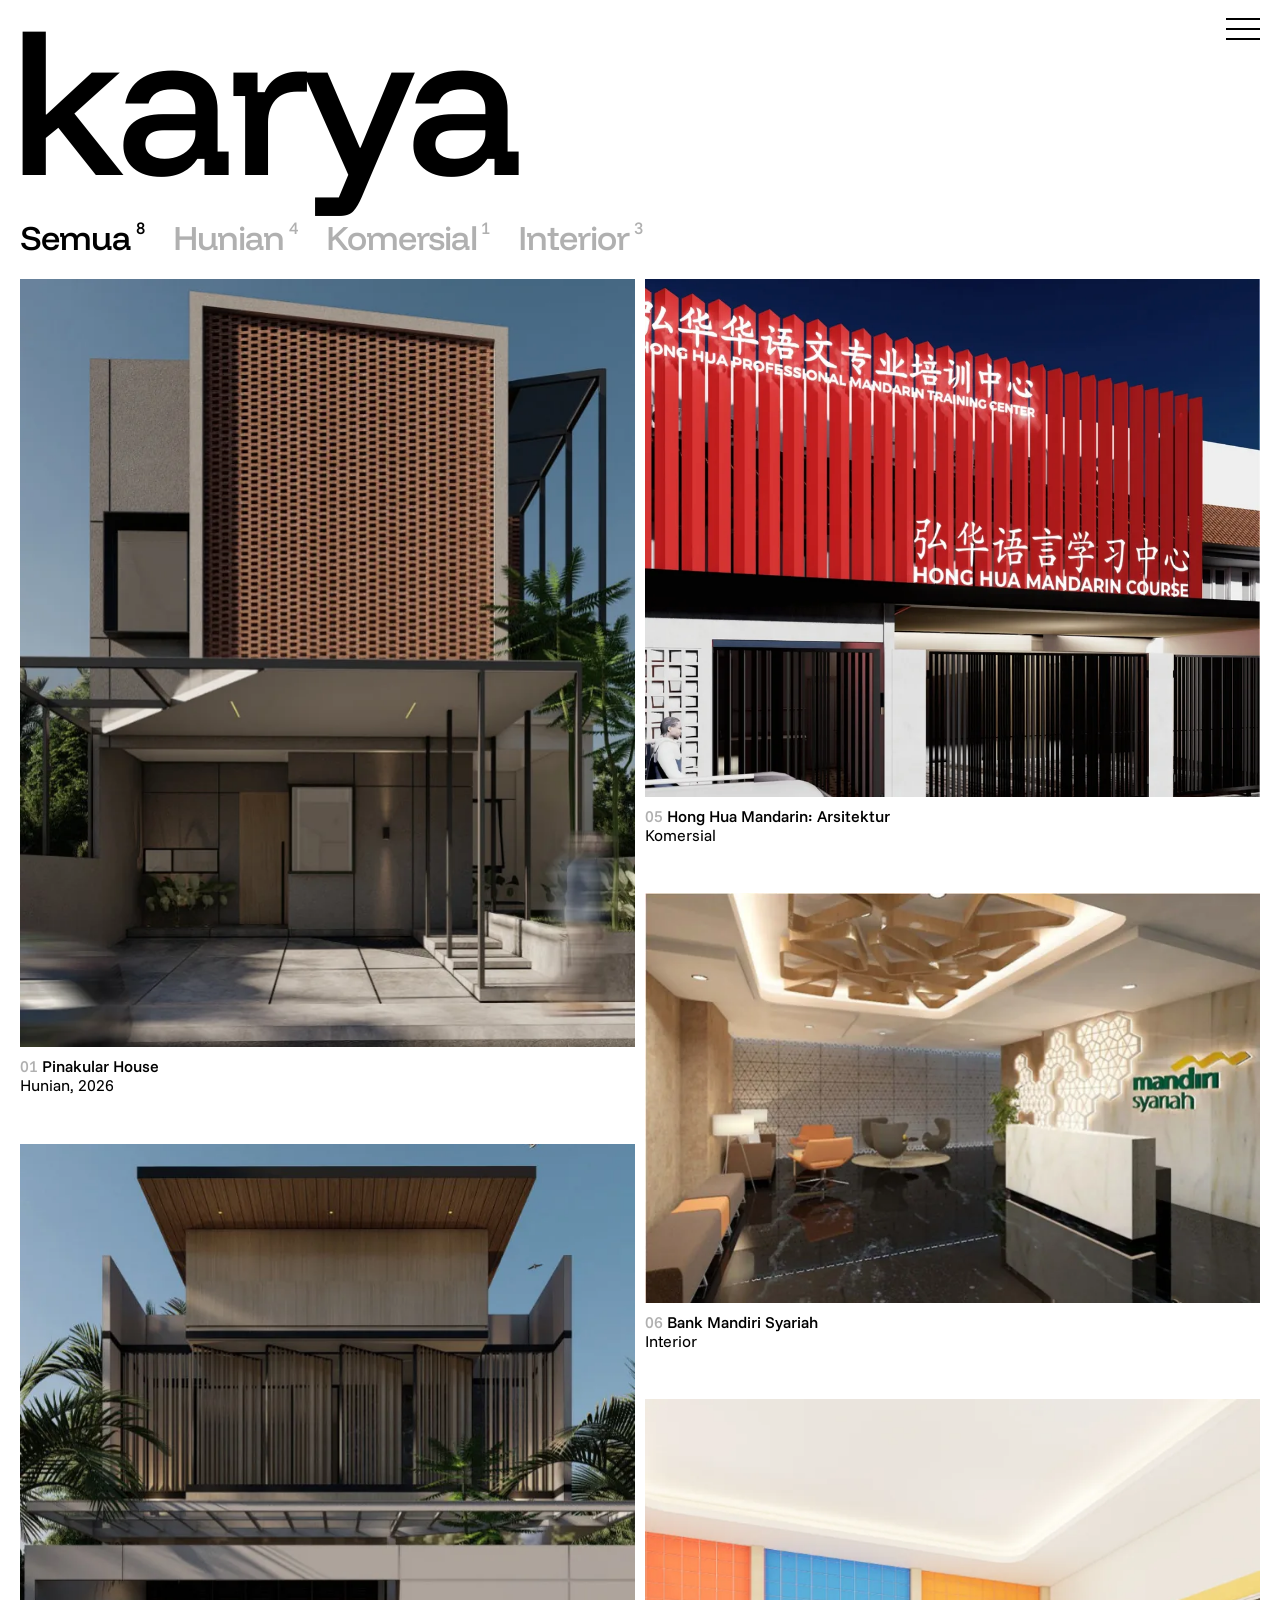
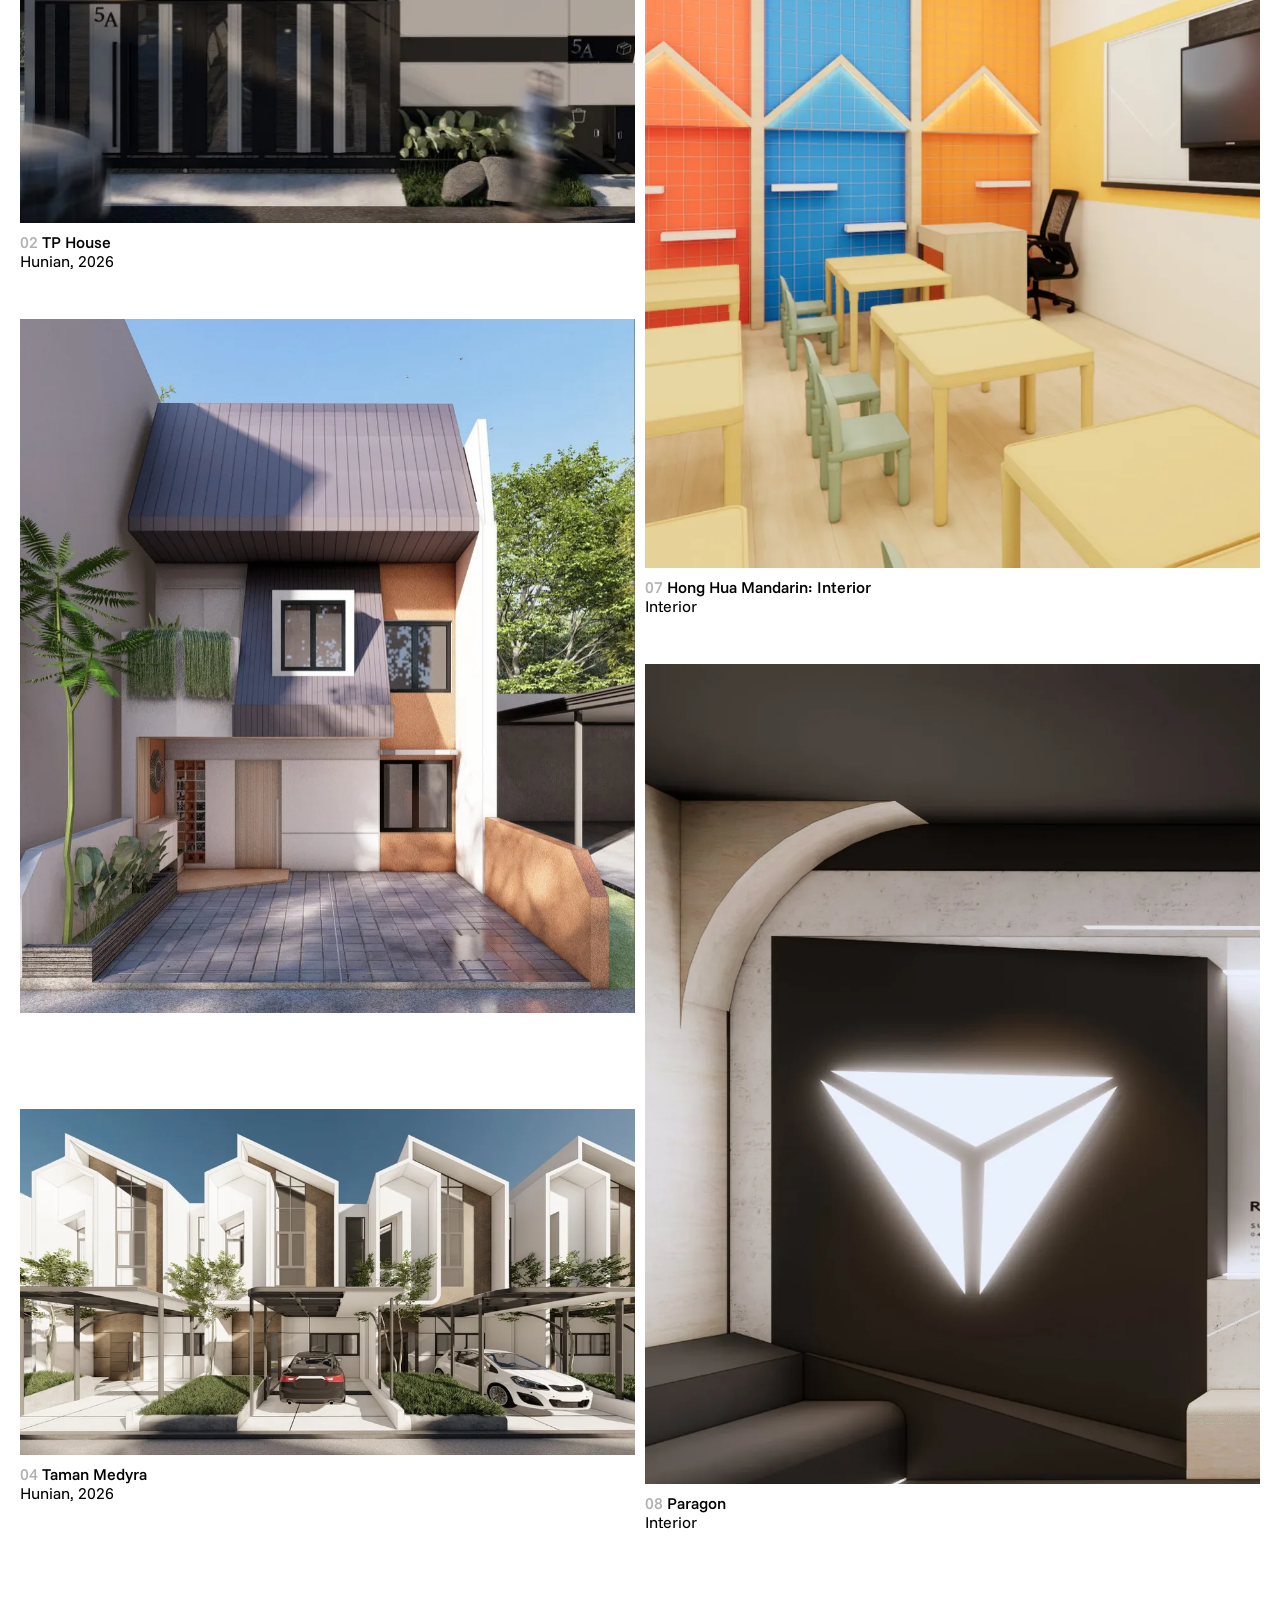
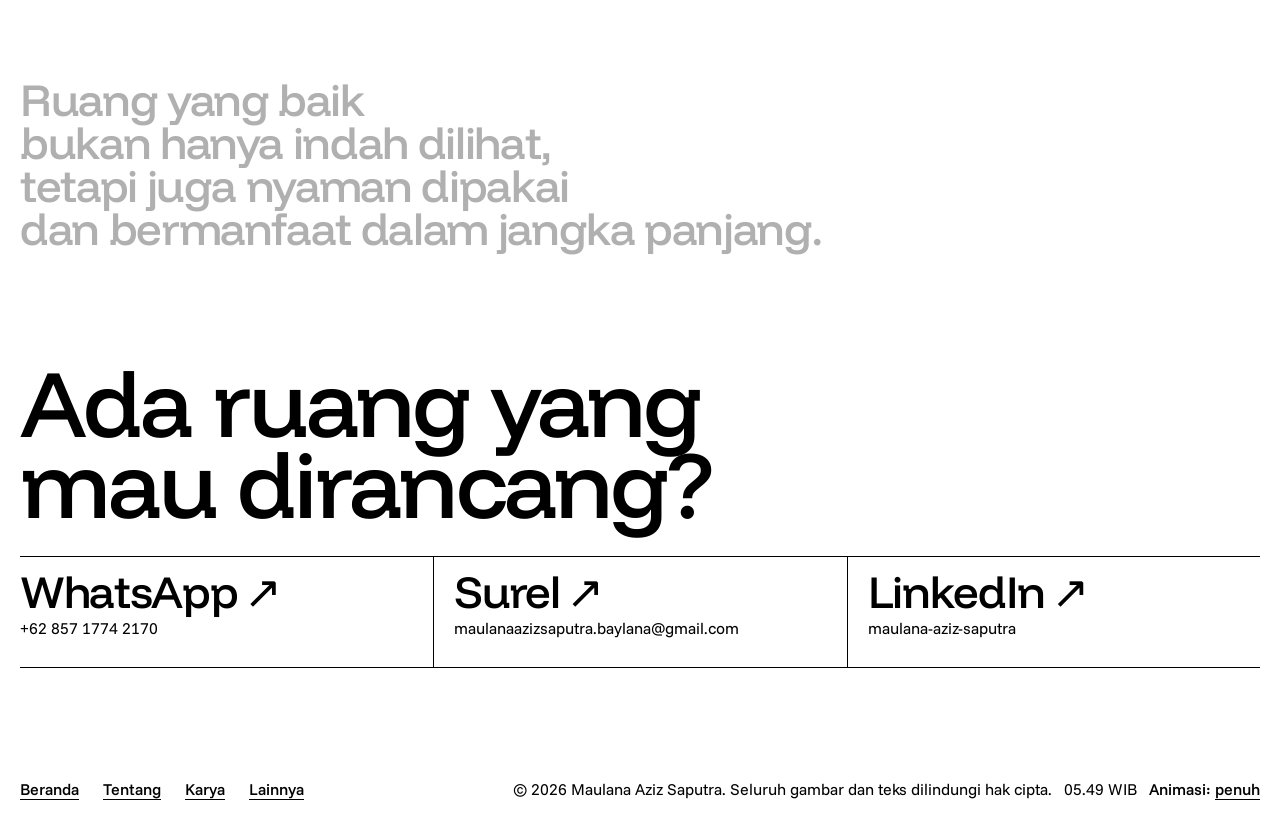
==== docs/karya/index.html @ bf5d6cb8 "Situs lanaspace (hasil jadi) Hanya hasil jadi yang ditayangkan GitHub Pages: folder docs/ yang sudah" ====
<!doctype html>
<html lang="id">
<head>
<meta charset="utf-8">
<meta name="viewport" content="width=device-width, initial-scale=1">
<title>Karya | lanaspace</title>
<meta name="description" content="Delapan proyek hunian, komersial, dan interior karya Maulana Aziz Saputra: Pinakular House, TP House, Como House, Taman Medyra, Hong Hua Mandarin, Bank Mandiri Syariah, dan Paragon.">
<meta name="author" content="Maulana Aziz Saputra">
<link rel="canonical" href="https://maulanaazizsaputra.github.io/lanaspace/karya/">
<meta property="og:site_name" content="lanaspace">
<meta property="og:locale" content="id_ID">
<meta property="og:type" content="website">
<meta property="og:title" content="Karya | lanaspace">
<meta property="og:description" content="Delapan proyek hunian, komersial, dan interior karya Maulana Aziz Saputra: Pinakular House, TP House, Como House, Taman Medyra, Hong Hua Mandarin, Bank Mandiri Syariah, dan Paragon.">
<meta property="og:url" content="https://maulanaazizsaputra.github.io/lanaspace/karya/">
<meta property="og:image" content="https://maulanaazizsaputra.github.io/lanaspace/assets/og/beranda.jpg">
<meta property="og:image:width" content="1200">
<meta property="og:image:height" content="630">
<meta name="twitter:card" content="summary_large_image">
<meta name="theme-color" content="#ffffff">
<link rel="icon" href="../favicon.svg" type="image/svg+xml">
<link rel="apple-touch-icon" href="../apple-touch-icon.png">
<link rel="preconnect" href="https://fonts.googleapis.com">
<link rel="preconnect" href="https://fonts.gstatic.com" crossorigin>
<link rel="stylesheet" href="https://fonts.googleapis.com/css2?family=Funnel+Display:wght@500&amp;family=Funnel+Sans:wght@400;500&amp;display=swap">
<link rel="stylesheet" href="../assets/css/style.css?v=f9fbe081">
<script>(function(d,w){var h=d.documentElement,done=function(){h.classList.remove('fonts-wait')},m;
try{m=w.localStorage.getItem('lana-animasi-v2')}catch(_){}
if(m!=='hemat')m='penuh';
h.classList.add('js','fonts-wait',m==='penuh'?'motion-full':'motion-gentle');
if(d.fonts&&d.fonts.load){Promise.all([d.fonts.load('500 1em "Funnel Display"'),d.fonts.load('400 1em "Funnel Sans"'),d.fonts.load('500 1em "Funnel Sans"')]).then(done,done);setTimeout(done,2500)}else{done()}
w.addEventListener('pagereveal',function(e){if(!e.viewTransition)return;try{var p=JSON.parse(sessionStorage.getItem('lana-vt'));
if(p&&Date.now()-p.t<5000){var W=w.innerWidth,H=w.innerHeight;h.style.setProperty('--vt-x',p.x+'px');h.style.setProperty('--vt-y',p.y+'px');
h.style.setProperty('--vt-r',Math.ceil(Math.hypot(Math.max(p.x,W-p.x),Math.max(p.y,H-p.y)))+'px')}}catch(_){}})})(document,window);</script>
<script src="../assets/js/main.js?v=e99c731b" defer></script>
<script type="application/ld+json">{"@context":"https://schema.org","@graph":[{"@type":"CollectionPage","name":"Karya","inLanguage":"id","url":"https://maulanaazizsaputra.github.io/lanaspace/karya/","author":{"@id":"https://maulanaazizsaputra.github.io/lanaspace/#orang"},"hasPart":[{"@type":"CreativeWork","name":"Pinakular House","url":"https://maulanaazizsaputra.github.io/lanaspace/karya/pinakular-house/"},{"@type":"CreativeWork","name":"TP House","url":"https://maulanaazizsaputra.github.io/lanaspace/karya/tp-house/"},{"@type":"CreativeWork","name":"Como House","url":"https://maulanaazizsaputra.github.io/lanaspace/karya/como-house/"},{"@type":"CreativeWork","name":"Taman Medyra","url":"https://maulanaazizsaputra.github.io/lanaspace/karya/taman-medyra/"},{"@type":"CreativeWork","name":"Hong Hua Mandarin: Arsitektur","url":"https://maulanaazizsaputra.github.io/lanaspace/karya/hong-hua-arsitektur/"},{"@type":"CreativeWork","name":"Bank Mandiri Syariah","url":"https://maulanaazizsaputra.github.io/lanaspace/karya/bank-mandiri-syariah/"},{"@type":"CreativeWork","name":"Hong Hua Mandarin: Interior","url":"https://maulanaazizsaputra.github.io/lanaspace/karya/hong-hua-interior/"},{"@type":"CreativeWork","name":"Paragon","url":"https://maulanaazizsaputra.github.io/lanaspace/karya/paragon/"}]},{"@type":"BreadcrumbList","itemListElement":[{"@type":"ListItem","position":1,"name":"Beranda","item":"https://maulanaazizsaputra.github.io/lanaspace/"},{"@type":"ListItem","position":2,"name":"Karya","item":"https://maulanaazizsaputra.github.io/lanaspace/karya/"}]}]}</script>
</head>
<body class="page-works">
<a class="skip" href="#isi">Langsung ke isi</a>
<a class="menu-toggle" href="../" data-menu-open aria-label="Buka menu"><span></span><span></span><span></span></a>
<template id="menu-template"><div class="menu-stage">
  <img class="menu-stage__bg" data-menu-bg data-index="0" data-bgs='[{"src":"../assets/img/paragon/gerbang-organik-1600.webp","srcset":"../assets/img/paragon/gerbang-organik-480.webp 480w, ../assets/img/paragon/gerbang-organik-960.webp 960w, ../assets/img/paragon/gerbang-organik-1600.webp 1600w, ../assets/img/paragon/gerbang-organik-2400.webp 2400w","label":"Paragon. Gerbang organik menuju area pajang","href":"../karya/paragon/"},{"src":"../assets/img/taman-medyra/gerbang-1600.webp","srcset":"../assets/img/taman-medyra/gerbang-480.webp 480w, ../assets/img/taman-medyra/gerbang-960.webp 960w, ../assets/img/taman-medyra/gerbang-1600.webp 1600w, ../assets/img/taman-medyra/gerbang-2400.webp 2400w","label":"Taman Medyra. Satu-satunya gerbang ada di sisi timur. Render tahap awal","href":"../karya/taman-medyra/"},{"src":"../assets/img/paragon/area-pandang-1600.webp","srcset":"../assets/img/paragon/area-pandang-480.webp 480w, ../assets/img/paragon/area-pandang-960.webp 960w, ../assets/img/paragon/area-pandang-1600.webp 1600w, ../assets/img/paragon/area-pandang-2400.webp 2400w","label":"Paragon. Area pandang, koridor yang menghadap lantai produksi","href":"../karya/paragon/"},{"src":"../assets/img/hong-hua-interior/selasar-1600.webp","srcset":"../assets/img/hong-hua-interior/selasar-480.webp 480w, ../assets/img/hong-hua-interior/selasar-960.webp 960w, ../assets/img/hong-hua-interior/selasar-1600.webp 1600w, ../assets/img/hong-hua-interior/selasar-1921.webp 1921w","label":"Hong Hua Mandarin: Interior. Selasar lantai 2","href":"../karya/hong-hua-interior/"}]' sizes="100vw" alt="">
  <button type="button" class="menu-stage__close" data-menu-close>Tutup</button>
  <nav class="menu-sheet" aria-label="Menu utama">
  <a class="mcol mcol--about" href="../tentang/" data-cursor="buka">
    <span class="mcol__head mcol__head--brand display-type" translate="no"><span class="sr-only">lanaspace</span><span class="split" aria-hidden="true"><span class="w"><span class="ch" style="--i:0">l</span><span class="ch" style="--i:1">a</span><span class="ch" style="--i:2">n</span><span class="ch" style="--i:3">a</span><span class="ch" style="--i:4">s</span><span class="ch" style="--i:5">p</span><span class="ch" style="--i:6">a</span><span class="ch" style="--i:7">c</span><span class="ch" style="--i:8">e</span></span></span><span class="sr-only">: tentang Maulana Aziz Saputra</span></span>
    <span class="mcol__arrow" aria-hidden="true">→</span>
    <span class="mcol__preview mabout" aria-hidden="true">
      <span class="mintro"><span class="mintro__name">Maulana Aziz Saputra</span><span>Arsitektur</span><span>Desain interior</span></span>
      <span class="portrait mportrait"><svg class="rings" viewBox="-100 -100 200 200" aria-hidden="true" focusable="false"><g><circle r="2.5" style="--i:0"/><circle r="5.0" style="--i:1"/><circle r="7.5" style="--i:2"/><circle r="10.0" style="--i:3"/><circle r="12.5" style="--i:4"/><circle r="15.0" style="--i:5"/><circle r="17.5" style="--i:6"/><circle r="20.0" style="--i:7"/><circle r="22.5" style="--i:8"/><circle r="25.0" style="--i:9"/><circle r="27.5" style="--i:10"/><circle r="30.0" style="--i:11"/><circle r="32.5" style="--i:12"/><circle r="35.0" style="--i:13"/><circle r="37.5" style="--i:14"/><circle r="40.0" style="--i:15"/><circle r="42.5" style="--i:16"/><circle r="45.0" style="--i:17"/><circle r="47.5" style="--i:18"/><circle r="50.0" style="--i:19"/><circle r="52.5" style="--i:20"/><circle r="55.0" style="--i:21"/><circle r="57.5" style="--i:22"/><circle r="60.0" style="--i:23"/><circle r="62.5" style="--i:24"/><circle r="65.0" style="--i:25"/><circle r="67.5" style="--i:26"/><circle r="70.0" style="--i:27"/><circle r="72.5" style="--i:28"/><circle r="75.0" style="--i:29"/><circle r="77.5" style="--i:30"/><circle r="80.0" style="--i:31"/><circle r="82.5" style="--i:32"/><circle r="85.0" style="--i:33"/><circle r="87.5" style="--i:34"/><circle r="90.0" style="--i:35"/><circle r="92.5" style="--i:36"/><circle r="95.0" style="--i:37"/><circle r="97.5" style="--i:38"/><circle r="100.0" style="--i:39"/></g></svg><img class="portrait__img" src="../assets/img/profil/potret-960.webp" srcset="../assets/img/profil/potret-480.webp 480w, ../assets/img/profil/potret-960.webp 960w" sizes="(min-width: 1024px) 30vw, 60vw" width="1080" height="1916" alt="" decoding="async"></span>
      <span class="mcontact"><span class="mcontact__group"><span class="mcontact__label">Kontak</span><span class="mcontact__value"><span class="nowrap">maulanaazizsaputra.baylana@gmail.com</span><br>+62 857 1774 2170</span></span><span class="mcontact__group"><span class="mcontact__label">Terhubung</span><span class="mcontact__value">LinkedIn</span></span><span class="mcontact__group" data-clock-group hidden><span class="mcontact__label">Waktu setempat</span><span class="mcontact__value" data-clock></span></span></span>
    </span>
  </a>
  <a class="mcol mcol--works" href="../karya/" data-cursor="buka">
    <span class="mcol__head display-type"><span class="sr-only">Karya</span><span class="split" aria-hidden="true"><span class="w"><span class="ch" style="--i:0">K</span><span class="ch" style="--i:1">a</span><span class="ch" style="--i:2">r</span><span class="ch" style="--i:3">y</span><span class="ch" style="--i:4">a</span></span></span><span class="sr-only">: 8 proyek</span></span>
    <span class="mcol__arrow" aria-hidden="true">→</span>
    <span class="mcol__preview mworks" aria-hidden="true"><span class="mworks__track"><span class="mworks__set"><span class="mtile"><img class="pic" src="../assets/img/pinakular-house/sampul-724.webp" srcset="../assets/img/pinakular-house/sampul-480.webp 480w, ../assets/img/pinakular-house/sampul-724.webp 724w" sizes="(min-width: 1024px) 14vw, 40vw" width="724" height="905" alt="" decoding="async"><span class="mtile__cap">Pinakular House</span></span><span class="mtile"><img class="pic" src="../assets/img/tp-house/sampul-754.webp" srcset="../assets/img/tp-house/sampul-480.webp 480w, ../assets/img/tp-house/sampul-754.webp 754w" sizes="(min-width: 1024px) 14vw, 40vw" width="754" height="833" alt="" decoding="async"><span class="mtile__cap">TP House</span></span><span class="mtile"><img class="pic" src="../assets/img/como-house/sampul-960.webp" srcset="../assets/img/como-house/sampul-480.webp 480w, ../assets/img/como-house/sampul-960.webp 960w" sizes="(min-width: 1024px) 14vw, 40vw" width="1013" height="1142" alt="" decoding="async"><span class="mtile__cap">Como House</span></span><span class="mtile"><img class="pic" src="../assets/img/taman-medyra/sampul-960.webp" srcset="../assets/img/taman-medyra/sampul-480.webp 480w, ../assets/img/taman-medyra/sampul-960.webp 960w, ../assets/img/taman-medyra/sampul-1280.webp 1280w" sizes="(min-width: 1024px) 14vw, 40vw" width="1280" height="720" alt="" decoding="async"><span class="mtile__cap">Taman Medyra</span></span><span class="mtile"><img class="pic" src="../assets/img/hong-hua-arsitektur/sampul-960.webp" srcset="../assets/img/hong-hua-arsitektur/sampul-480.webp 480w, ../assets/img/hong-hua-arsitektur/sampul-960.webp 960w, ../assets/img/hong-hua-arsitektur/sampul-1600.webp 1600w" sizes="(min-width: 1024px) 14vw, 40vw" width="1774" height="1495" alt="" decoding="async"><span class="mtile__cap">Hong Hua Mandarin: Arsitektur</span></span><span class="mtile"><img class="pic" src="../assets/img/bank-mandiri-syariah/sampul-746.webp" srcset="../assets/img/bank-mandiri-syariah/sampul-480.webp 480w, ../assets/img/bank-mandiri-syariah/sampul-746.webp 746w" sizes="(min-width: 1024px) 14vw, 40vw" width="746" height="497" alt="" decoding="async"><span class="mtile__cap">Bank Mandiri Syariah</span></span><span class="mtile"><img class="pic" src="../assets/img/hong-hua-interior/sampul-865.webp" srcset="../assets/img/hong-hua-interior/sampul-480.webp 480w, ../assets/img/hong-hua-interior/sampul-865.webp 865w" sizes="(min-width: 1024px) 14vw, 40vw" width="865" height="1081" alt="" loading="lazy" decoding="async"><span class="mtile__cap">Hong Hua Mandarin: Interior</span></span><span class="mtile"><img class="pic" src="../assets/img/paragon/sampul-960.webp" srcset="../assets/img/paragon/sampul-480.webp 480w, ../assets/img/paragon/sampul-960.webp 960w" sizes="(min-width: 1024px) 14vw, 40vw" width="979" height="1305" alt="" loading="lazy" decoding="async"><span class="mtile__cap">Paragon</span></span></span><span class="mworks__set"><span class="mtile"><img class="pic" src="../assets/img/pinakular-house/sampul-724.webp" srcset="../assets/img/pinakular-house/sampul-480.webp 480w, ../assets/img/pinakular-house/sampul-724.webp 724w" sizes="(min-width: 1024px) 14vw, 40vw" width="724" height="905" alt="" loading="lazy" decoding="async"><span class="mtile__cap">Pinakular House</span></span><span class="mtile"><img class="pic" src="../assets/img/tp-house/sampul-754.webp" srcset="../assets/img/tp-house/sampul-480.webp 480w, ../assets/img/tp-house/sampul-754.webp 754w" sizes="(min-width: 1024px) 14vw, 40vw" width="754" height="833" alt="" loading="lazy" decoding="async"><span class="mtile__cap">TP House</span></span><span class="mtile"><img class="pic" src="../assets/img/como-house/sampul-960.webp" srcset="../assets/img/como-house/sampul-480.webp 480w, ../assets/img/como-house/sampul-960.webp 960w" sizes="(min-width: 1024px) 14vw, 40vw" width="1013" height="1142" alt="" loading="lazy" decoding="async"><span class="mtile__cap">Como House</span></span><span class="mtile"><img class="pic" src="../assets/img/taman-medyra/sampul-960.webp" srcset="../assets/img/taman-medyra/sampul-480.webp 480w, ../assets/img/taman-medyra/sampul-960.webp 960w, ../assets/img/taman-medyra/sampul-1280.webp 1280w" sizes="(min-width: 1024px) 14vw, 40vw" width="1280" height="720" alt="" loading="lazy" decoding="async"><span class="mtile__cap">Taman Medyra</span></span><span class="mtile"><img class="pic" src="../assets/img/hong-hua-arsitektur/sampul-960.webp" srcset="../assets/img/hong-hua-arsitektur/sampul-480.webp 480w, ../assets/img/hong-hua-arsitektur/sampul-960.webp 960w, ../assets/img/hong-hua-arsitektur/sampul-1600.webp 1600w" sizes="(min-width: 1024px) 14vw, 40vw" width="1774" height="1495" alt="" loading="lazy" decoding="async"><span class="mtile__cap">Hong Hua Mandarin: Arsitektur</span></span><span class="mtile"><img class="pic" src="../assets/img/bank-mandiri-syariah/sampul-746.webp" srcset="../assets/img/bank-mandiri-syariah/sampul-480.webp 480w, ../assets/img/bank-mandiri-syariah/sampul-746.webp 746w" sizes="(min-width: 1024px) 14vw, 40vw" width="746" height="497" alt="" loading="lazy" decoding="async"><span class="mtile__cap">Bank Mandiri Syariah</span></span><span class="mtile"><img class="pic" src="../assets/img/hong-hua-interior/sampul-865.webp" srcset="../assets/img/hong-hua-interior/sampul-480.webp 480w, ../assets/img/hong-hua-interior/sampul-865.webp 865w" sizes="(min-width: 1024px) 14vw, 40vw" width="865" height="1081" alt="" loading="lazy" decoding="async"><span class="mtile__cap">Hong Hua Mandarin: Interior</span></span><span class="mtile"><img class="pic" src="../assets/img/paragon/sampul-960.webp" srcset="../assets/img/paragon/sampul-480.webp 480w, ../assets/img/paragon/sampul-960.webp 960w" sizes="(min-width: 1024px) 14vw, 40vw" width="979" height="1305" alt="" loading="lazy" decoding="async"><span class="mtile__cap">Paragon</span></span></span></span></span>
  </a>
  <a class="mcol mcol--more" href="../lainnya/" data-cursor="buka">
    <span class="mcol__head display-type"><span class="sr-only">Lainnya</span><span class="split" aria-hidden="true"><span class="w"><span class="ch" style="--i:0">L</span><span class="ch" style="--i:1">a</span><span class="ch" style="--i:2">i</span><span class="ch" style="--i:3">n</span><span class="ch" style="--i:4">n</span><span class="ch" style="--i:5">y</span><span class="ch" style="--i:6">a</span></span></span><span class="sr-only">: gambar kerja dan sketsa tangan</span></span>
    <span class="mcol__arrow" aria-hidden="true">→</span>
    <span class="mcol__preview mmore" aria-hidden="true">
      <span class="mmore__panel"><img class="pic" src="../assets/img/sketsa/panel-751.webp" srcset="../assets/img/sketsa/panel-480.webp 480w, ../assets/img/sketsa/panel-751.webp 751w" sizes="(min-width: 1024px) 22vw, 70vw" width="751" height="939" alt="" decoding="async"></span>
      <span class="mmore__text">Cara tercepat saya membaca suasana ruang.</span>
    </span>
  </a>
</nav>
  <a class="menu-stage__cap" href="../karya/paragon/" data-menu-cap><span class="menu-stage__cap-label">Foto latar</span> <span data-cap-text>Paragon. Gerbang organik menuju area pajang</span></a>
  <button type="button" class="motion-toggle" data-motion-toggle hidden>Animasi: <span class="motion-toggle__state">penuh</span></button>
</div></template>
<main id="isi">
  <h1 class="page-title display-type"><span class="sr-only">Karya</span><span class="split" aria-hidden="true"><span class="w"><span class="ch" style="--i:0">K</span><span class="ch" style="--i:1">a</span><span class="ch" style="--i:2">r</span><span class="ch" style="--i:3">y</span><span class="ch" style="--i:4">a</span></span></span></h1>
  <div class="filters" role="group" aria-label="Saring menurut kategori" hidden>
    <button type="button" class="filters__btn" data-filter="semua" aria-pressed="true">Semua <sup class="filters__n">8</sup></button>
    <button type="button" class="filters__btn" data-filter="hunian" aria-pressed="false">Hunian <sup class="filters__n">4</sup></button>
    <button type="button" class="filters__btn" data-filter="komersial" aria-pressed="false">Komersial <sup class="filters__n">1</sup></button>
    <button type="button" class="filters__btn" data-filter="interior" aria-pressed="false">Interior <sup class="filters__n">3</sup></button>
  </div>
  <ol class="masonry">
    <li class="work" data-category="hunian">
      <a class="work__link" href="../karya/pinakular-house/" data-cursor="lihat">
        <span class="work__media" data-reveal="iris"><span class="pic-mask"><img class="pic" src="../assets/img/pinakular-house/sampul-724.webp" srcset="../assets/img/pinakular-house/sampul-480.webp 480w, ../assets/img/pinakular-house/sampul-724.webp 724w" sizes="(min-width: 700px) calc(50vw - 25px), calc(100vw - 40px)" width="724" height="905" alt="Render fasad depan dengan kisi bata terakota" fetchpriority="high" decoding="async"></span></span>
        <span class="work__cap" data-reveal><span class="work__title"><span class="work__no">01</span> Pinakular House</span><span class="work__meta">Hunian, 2026</span></span>
      </a>
    </li>
    <li class="work" data-category="hunian">
      <a class="work__link" href="../karya/tp-house/" data-cursor="lihat">
        <span class="work__media" data-reveal="iris"><span class="pic-mask"><img class="pic" src="../assets/img/tp-house/sampul-754.webp" srcset="../assets/img/tp-house/sampul-480.webp 480w, ../assets/img/tp-house/sampul-754.webp 754w" sizes="(min-width: 700px) calc(50vw - 25px), calc(100vw - 40px)" width="754" height="833" alt="Render fasad depan dengan atap melayang dan kisi kayu" fetchpriority="high" decoding="async"></span></span>
        <span class="work__cap" data-reveal><span class="work__title"><span class="work__no">02</span> TP House</span><span class="work__meta">Hunian, 2026</span></span>
      </a>
    </li>
    <li class="work" data-category="hunian">
      <a class="work__link" href="../karya/como-house/" data-cursor="lihat">
        <span class="work__media" data-reveal="iris"><span class="pic-mask"><img class="pic" src="../assets/img/como-house/sampul-960.webp" srcset="../assets/img/como-house/sampul-480.webp 480w, ../assets/img/como-house/sampul-960.webp 960w" sizes="(min-width: 700px) calc(50vw - 25px), calc(100vw - 40px)" width="1013" height="1142" alt="Render fasad rumah dengan atap lipat" loading="lazy" decoding="async"></span></span>
        <span class="work__cap" data-reveal><span class="work__title"><span class="work__no">03</span> Como House</span><span class="work__meta">Hunian, 2026</span></span>
      </a>
    </li>
    <li class="work" data-category="hunian">
      <a class="work__link" href="../karya/taman-medyra/" data-cursor="lihat">
        <span class="work__media" data-reveal="iris"><span class="pic-mask"><img class="pic" src="../assets/img/taman-medyra/sampul-960.webp" srcset="../assets/img/taman-medyra/sampul-480.webp 480w, ../assets/img/taman-medyra/sampul-960.webp 960w, ../assets/img/taman-medyra/sampul-1280.webp 1280w" sizes="(min-width: 700px) calc(50vw - 25px), calc(100vw - 40px)" width="1280" height="720" alt="Render fasad deret rumah tipe Calysta dengan carport" loading="lazy" decoding="async"></span></span>
        <span class="work__cap" data-reveal><span class="work__title"><span class="work__no">04</span> Taman Medyra</span><span class="work__meta">Hunian, 2026</span></span>
      </a>
    </li>
    <li class="work" data-category="komersial">
      <a class="work__link" href="../karya/hong-hua-arsitektur/" data-cursor="lihat">
        <span class="work__media" data-reveal="iris"><span class="pic-mask"><img class="pic" src="../assets/img/hong-hua-arsitektur/sampul-960.webp" srcset="../assets/img/hong-hua-arsitektur/sampul-480.webp 480w, ../assets/img/hong-hua-arsitektur/sampul-960.webp 960w, ../assets/img/hong-hua-arsitektur/sampul-1600.webp 1600w" sizes="(min-width: 700px) calc(50vw - 25px), calc(100vw - 40px)" width="1774" height="1495" alt="Render fasad dengan sirip merah dan papan nama" loading="lazy" decoding="async"></span></span>
        <span class="work__cap" data-reveal><span class="work__title"><span class="work__no">05</span> Hong Hua Mandarin: Arsitektur</span><span class="work__meta">Komersial</span></span>
      </a>
    </li>
    <li class="work" data-category="interior">
      <a class="work__link" href="../karya/bank-mandiri-syariah/" data-cursor="lihat">
        <span class="work__media" data-reveal="iris"><span class="pic-mask"><img class="pic" src="../assets/img/bank-mandiri-syariah/sampul-746.webp" srcset="../assets/img/bank-mandiri-syariah/sampul-480.webp 480w, ../assets/img/bank-mandiri-syariah/sampul-746.webp 746w" sizes="(min-width: 700px) calc(50vw - 25px), calc(100vw - 40px)" width="746" height="497" alt="Render lobby dan meja resepsionis" loading="lazy" decoding="async"></span></span>
        <span class="work__cap" data-reveal><span class="work__title"><span class="work__no">06</span> Bank Mandiri Syariah</span><span class="work__meta">Interior</span></span>
      </a>
    </li>
    <li class="work" data-category="interior">
      <a class="work__link" href="../karya/hong-hua-interior/" data-cursor="lihat">
        <span class="work__media" data-reveal="iris"><span class="pic-mask"><img class="pic" src="../assets/img/hong-hua-interior/sampul-865.webp" srcset="../assets/img/hong-hua-interior/sampul-480.webp 480w, ../assets/img/hong-hua-interior/sampul-865.webp 865w" sizes="(min-width: 700px) calc(50vw - 25px), calc(100vw - 40px)" width="865" height="1081" alt="Render kelas anak berwarna cerah" loading="lazy" decoding="async"></span></span>
        <span class="work__cap" data-reveal><span class="work__title"><span class="work__no">07</span> Hong Hua Mandarin: Interior</span><span class="work__meta">Interior</span></span>
      </a>
    </li>
    <li class="work" data-category="interior">
      <a class="work__link" href="../karya/paragon/" data-cursor="lihat">
        <span class="work__media" data-reveal="iris"><span class="pic-mask"><img class="pic" src="../assets/img/paragon/sampul-960.webp" srcset="../assets/img/paragon/sampul-480.webp 480w, ../assets/img/paragon/sampul-960.webp 960w" sizes="(min-width: 700px) calc(50vw - 25px), calc(100vw - 40px)" width="979" height="1305" alt="Render lorong gelap dengan logo segitiga bercahaya" loading="lazy" decoding="async"></span></span>
        <span class="work__cap" data-reveal><span class="work__title"><span class="work__no">08</span> Paragon</span><span class="work__meta">Interior</span></span>
      </a>
    </li>
  </ol>
</main>
<footer class="site-footer">
  <p class="manifesto display-type" data-fill><span class="mline"><span class="mw">Ruang</span> <span class="mw">yang</span> <span class="mw">baik</span></span> <span class="mline"><span class="mw">bukan</span> <span class="mw">hanya</span> <span class="mw">indah</span> <span class="mw">dilihat,</span></span> <span class="mline"><span class="mw">tetapi</span> <span class="mw">juga</span> <span class="mw">nyaman</span> <span class="mw">dipakai</span></span> <span class="mline"><span class="mw">dan</span> <span class="mw">bermanfaat</span> <span class="mw">dalam</span> <span class="mw">jangka</span> <span class="mw">panjang.</span></span></p>
  <section class="cta" aria-labelledby="h-cta">
    <h2 class="cta__title display-type" id="h-cta" data-reveal>Ada ruang yang mau dirancang?</h2>
    <ul class="cta__list"><li data-reveal><a class="cta__link inv" href="https://wa.me/6285717742170" rel="noopener"><span class="cta__name display-type">WhatsApp<span class="cta__arrow" aria-hidden="true">↗</span></span><span class="cta__value">+62 857 1774 2170</span></a></li><li data-reveal><a class="cta__link inv" href="mailto:maulanaazizsaputra.baylana@gmail.com"><span class="cta__name display-type">Surel<span class="cta__arrow" aria-hidden="true">↗</span></span><span class="cta__value"><span class="nowrap">maulanaazizsaputra.baylana@gmail.com</span></span></a></li><li data-reveal><a class="cta__link inv" href="https://www.linkedin.com/in/maulana-aziz-saputra-90984b372" rel="me noopener"><span class="cta__name display-type">LinkedIn<span class="cta__arrow" aria-hidden="true">↗</span></span><span class="cta__value">maulana-aziz-saputra</span></a></li></ul>
  </section>
  <div class="footer-end">
    <nav class="footer-nav" aria-label="Halaman"><a class="link" href="../">Beranda</a><a class="link" href="../tentang/">Tentang</a><a class="link" href="../karya/">Karya</a><a class="link" href="../lainnya/">Lainnya</a></nav>
    <p class="legal">© 2026 Maulana Aziz Saputra. Seluruh gambar dan teks dilindungi hak cipta.<span class="clock" data-clock hidden></span><button type="button" class="motion-toggle" data-motion-toggle hidden>Animasi: <span class="motion-toggle__state">penuh</span></button></p>
  </div>
</footer>
</body>
</html>
---- docs/assets/css/style.css ----
:root{color-scheme: light;--ink: #000000;--paper: #ffffff;--charcoal: #212121;--silver: #b0b0b0;--font-display: "Funnel Display","Inter Tight",ui-sans-serif,system-ui,-apple-system,BlinkMacSystemFont,"Segoe UI",Roboto,sans-serif;--font-text: "Funnel Sans","Inter",ui-sans-serif,system-ui,-apple-system,BlinkMacSystemFont,"Segoe UI",Roboto,sans-serif;--track-giant: -0.045em;--track-display: -0.03em;--ease-out: cubic-bezier(0.23,1,0.32,1);--ease-in-out: cubic-bezier(0.77,0,0.175,1);--ease-plot: cubic-bezier(0.65,0,0.35,1);--text-caption: 16px;--text-body: 18px;--text-sub: clamp(26px,1.25vw + 18px,36px);--text-h-sm: clamp(34px,1.5vw + 26px,48px);--text-h: clamp(48px,7.36vw,106px);--text-h-lg: clamp(84px,16vw,230px);--pad: 20px;--gap: 32px;--block: 64px;--section: 112px;--rule: 1px solid var(--ink);--hair: 1px solid var(--silver);--frame-width: 0px;--ease: cubic-bezier(0.2,0,0,1)}*,*::before,*::after{box-sizing: border-box}html{-webkit-text-size-adjust: 100%;text-size-adjust: 100%;-webkit-tap-highlight-color: rgba(0,0,0,0.08)}body{margin: 0;background: var(--paper);color: var(--ink);font-family: var(--font-text);font-size: var(--text-body);font-weight: 400;line-height: 1.3;font-feature-settings: "calt" 1,"kern" 1,"liga" 1;-webkit-font-smoothing: antialiased;-moz-osx-font-smoothing: grayscale}h1,h2,h3,h4,p,ol,ul,dl,dd,figure,blockquote{margin: 0}h1,h2,h3,h4,b,strong,dt,th{font-weight: 500;text-wrap: balance}p{text-wrap: pretty}ol,ul{padding: 0;list-style: none}img{display: block;max-width: 100%;height: auto}a{color: inherit;text-decoration: none}a,button{touch-action: manipulation}[id]{scroll-margin-top: var(--pad)}[hidden]{display: none !important}::selection{background: var(--ink);color: var(--paper)}:focus-visible{outline: 2px solid var(--ink);outline-offset: 3px}.dark-band :focus-visible,.lightbox :focus-visible,.menu-stage :focus-visible{outline-color: var(--paper)}.sr-only{position: absolute;width: 1px;height: 1px;margin: -1px;padding: 0;overflow: hidden;clip: rect(0 0 0 0);white-space: nowrap;border: 0}.skip{position: absolute;top: -100px;left: var(--pad);z-index: 40;padding: 8px 12px;background: var(--ink);color: var(--paper);font-weight: 500}.skip:focus{top: var(--pad)}.link{position: relative;white-space: nowrap}.link::after{position: absolute;right: 0;bottom: -1px;left: 0;height: 1px;background: currentColor;transform-origin: left;transition: transform 0.36s var(--ease-out);content: ""}@media (hover: hover) and (pointer: fine){.link:hover::after{transform: scaleX(0);transform-origin: right}}.label{display: block;font-size: var(--text-caption);font-weight: 500;line-height: 1.2}.display-type{transition: opacity 0.5s var(--ease)}.js.fonts-wait .display-type{opacity: 0}.pic-mask{display: block}.pic,.fig img{width: 100%;height: auto;border: var(--frame-width) solid var(--ink)}.fig{margin: 0}.fig__zoom{display: block;overflow: hidden;cursor: zoom-in}.fig figcaption{max-width: 46em;margin-top: 8px;font-size: var(--text-caption);line-height: 1.2}.figs{display: grid;grid-template-columns: minmax(0,1fr);gap: 48px var(--gap);align-items: start}@media (min-width: 700px){.figs{grid-template-columns: repeat(2,minmax(0,1fr))}.fig--2{grid-column: 1 / -1}}.page-title{margin: 0;padding: var(--pad) var(--pad) 0.17em calc(var(--pad) - 0.05em);font-family: var(--font-display);font-size: var(--text-h-lg);font-weight: 500;line-height: 0.77;letter-spacing: var(--track-giant);text-transform: lowercase}.page-title--brand{font-size: min(var(--text-h-lg),calc((100vw - 2 * var(--pad) - 52px) / 4.46))}.page-title--link a{display: inline-block}.page-title--link .ch{transition: translate 0.42s var(--ease-out) calc(var(--i) * 28ms)}@media (hover: hover) and (pointer: fine){.page-title--link a:hover .ch{translate: 0 -0.1em}}.heading{font-family: var(--font-display);font-size: var(--text-h);font-weight: 500;line-height: 0.8;letter-spacing: var(--track-display)}.heading-sm{font-family: var(--font-display);font-size: var(--text-h-sm);font-weight: 500;line-height: 0.8;letter-spacing: var(--track-display)}.subheading{margin-bottom: 16px;font-size: var(--text-sub);font-weight: 500;line-height: 0.9}.lede{font-size: var(--text-sub);line-height: 1}.prose{max-width: 34em}.prose p + p{margin-top: 0.75em}.menu-toggle{position: fixed;top: 18px;right: var(--pad);z-index: 30;display: grid;align-content: space-between;width: 34px;height: 22px;padding: 0;mix-blend-mode: difference}.menu-toggle span{display: block;height: 2px;background: #ffffff;transform-origin: right;transition: transform 0.32s var(--ease-out)}@media (hover: hover) and (pointer: fine){.menu-toggle:hover span:nth-child(2){transform: scaleX(0.55)}.menu-toggle:hover span:nth-child(3){transform: scaleX(0.8);transition-delay: 40ms}}.menu-toggle:active{scale: 0.92}.menu-toggle{transition: scale 0.14s var(--ease-out)}.page-home{background: var(--charcoal)}.menu-stage{position: relative;display: grid;place-items: center;min-height: 100vh;min-height: 100dvh;padding: 72px 16px}.menu-stage__bg{position: fixed;inset: 0;z-index: 0;width: 100%;height: 100%;max-width: none;object-fit: cover}.menu-stage__cap{display: none}@media (min-width: 1024px){.menu-stage__cap{position: fixed;bottom: 14px;left: var(--pad);z-index: 2;display: block;max-width: calc(100vw - 2 * var(--pad));color: #ffffff;font-size: var(--text-caption);line-height: 1.2;mix-blend-mode: difference}.menu-stage__cap-label{font-weight: 500}.menu-stage__cap [data-cap-text]{border-bottom: 1px solid currentColor}}.menu-stage__close{position: fixed;top: 14px;right: var(--pad);z-index: 3;padding: 6px 10px;border: 0;background: var(--paper);color: var(--ink);font: 500 var(--text-caption) / 1.2 var(--font-text);cursor: pointer}.menu-sheet{position: relative;z-index: 1;display: flex;flex-direction: column;gap: 16px;width: min(84vw,340px);container-type: inline-size}.mcol{position: relative;display: block;overflow: hidden;aspect-ratio: 10 / 9;background: var(--paper);color: var(--ink)}.mcol:focus-visible{outline: 2px solid var(--ink);outline-offset: -6px}.mcol__head{position: absolute;top: 3cqi;left: 3cqi;z-index: 2;font-family: var(--font-display);font-size: 13cqi;font-weight: 500;line-height: 0.85;letter-spacing: var(--track-giant);text-transform: lowercase;white-space: nowrap}.mcol{transition: scale 0.16s var(--ease-out)}.mcol:active{scale: 0.985}.mcol__head--brand{font-size: 17.2cqi}.mcol__arrow{position: absolute;top: 3cqi;right: 3cqi;z-index: 2;font-size: 12cqi;line-height: 0.85}.mcol__preview{position: absolute;top: 19cqi;right: 3cqi;bottom: 0;left: 3cqi;display: block;overflow: hidden}.portrait{position: relative;display: block;aspect-ratio: 1080 / 1916}.portrait__img{position: relative;z-index: 1;width: 100%;height: 100%}.rings{position: absolute;top: 50%;left: 49%;z-index: 0;width: auto;max-width: none;height: 310%;aspect-ratio: 1;overflow: visible;transform: translate(-50%,-50%);pointer-events: none}.rings g{fill: none;stroke: var(--silver)}.rings circle{stroke-width: 1px;vector-effect: non-scaling-stroke}.mabout{top: 0;right: 0;left: 0}.mintro{position: absolute;top: 21cqi;left: 3cqi;z-index: 1;display: grid;font-size: 3.4cqi;line-height: 1.1}.mintro__name{margin-bottom: 0.3em;font-weight: 500}.mportrait{position: absolute;right: 2%;bottom: 0;height: 80%}.mcontact{position: absolute;bottom: 3cqi;left: 3cqi;z-index: 1;display: grid;gap: 0.7em;font-size: 2.8cqi;line-height: 1.15}.mcontact__group{display: grid}.mcontact__label{font-weight: 500}.mworks__track,.mworks__set{display: block}.mworks__set{columns: 2;column-gap: 2cqi}.mtile{display: block;margin-bottom: 3.5cqi;break-inside: avoid}.mtile__cap{display: block;margin-top: 1cqi;font-size: 2.6cqi;font-weight: 500;line-height: 1.15}.mmore__panel{display: block;height: 66%;overflow: hidden;background: var(--charcoal)}.mmore__panel img{width: 100%;height: 100%;object-fit: cover}.mmore__text{display: block;max-width: 22em;margin-top: 3cqi;font-size: 4.4cqi;font-weight: 500;line-height: 1.08}@media (min-width: 1024px){.menu-stage{padding: 0}.menu-sheet{display: grid;grid-template-columns: 43fr 33fr 24fr;gap: 0;width: min(91.667vw,(100vh - 120px) * 2);aspect-ratio: 2 / 1}.mcol{aspect-ratio: auto;height: 100%}.mcol__arrow{display: none}.mcol__head{top: 0.75cqi;left: 0.75cqi;font-size: 4.4cqi;line-height: 0.82}.mcol__head--brand{font-size: 8.4cqi}.mcol__preview{top: 5.2cqi;right: 0.6cqi;left: 0.6cqi}.mabout{top: 0;right: 0;left: 0}.mintro{top: 10cqi;left: 0.95cqi;font-size: 1.32cqi}.mportrait{right: 3%;height: 86%}.mcontact{bottom: 1.1cqi;left: 1cqi;font-size: 0.8cqi}.mworks__set{column-gap: 0.55cqi}.mtile{margin-bottom: 1.4cqi}.mtile__cap{margin-top: 0.4cqi;font-size: 0.72cqi}.mmore__panel{height: 61%}.mmore__text{margin-top: 1.4cqi;font-size: 1.36cqi}}@media (min-width: 1280px){.menu-sheet{width: min(83.333vw,(100vh - 160px) * 2)}}.menu-dialog{width: 100%;max-width: none;height: 100%;max-height: none;margin: 0;padding: 0;overflow-y: auto;overscroll-behavior: contain;border: 0;background: var(--charcoal)}.menu-dialog::backdrop{background: transparent}html:has(.menu-dialog[open]),html:has(.lightbox[open]){overflow: hidden}.about-hero{position: relative;overflow: hidden}.hero-intro{position: relative;z-index: 1;padding: 0 var(--pad);font-size: var(--text-sub);line-height: 1}.hero-intro__name{margin-bottom: 0.4em;font-weight: 500}.about-hero__portrait{width: 78%;margin: 32px 0 0 auto}.contact-row{display: flex;flex-wrap: wrap;gap: 20px 64px;font-size: var(--text-caption);line-height: 1.3}.contact-row__group{display: grid;grid-template-columns: 7rem auto}.nowrap{white-space: nowrap}@media (max-width: 559px){.contact-row{flex-direction: column;gap: 16px}.contact-row__group{grid-template-columns: minmax(0,1fr)}}.contact-row__label{font-weight: 500}.about-hero__foot{padding: var(--gap) var(--pad) var(--pad)}.contact-row--hero{flex-direction: column;gap: 12px}@media (min-width: 1280px){.contact-row--hero{flex-direction: row;gap: 20px 64px}}@media (min-width: 900px){.about-hero{display: flex;flex-direction: column;justify-content: space-between;min-height: 100vh;min-height: 100dvh}.about-hero .page-title,.about-hero__foot{position: relative;z-index: 1}.hero-intro{margin-bottom: auto}.about-hero__portrait{position: absolute;right: 3vw;bottom: 0;width: auto;height: 86%;margin: 0}}.columns4{display: grid;grid-template-columns: minmax(0,1fr);gap: var(--gap);padding: var(--section) var(--pad);font-size: var(--text-caption);line-height: 1.3}.columns4 p + p,.columns4 ul + .label{margin-top: 16px}.columns4 .label{margin-bottom: 4px}@media (min-width: 900px){.columns4{grid-template-columns: repeat(4,minmax(0,1fr));gap: 0}.columns4 > div{padding: 0 var(--pad)}.columns4 > div:first-child{padding-left: 0}.columns4 > div + div{border-left: var(--rule)}}.ruled{padding: 0 var(--pad) var(--section)}.ruled__title{margin-bottom: var(--gap)}.ruled__list{border-top: var(--rule)}.ruled__item{--inv-bleed: var(--pad);display: grid;grid-template-columns: minmax(0,1fr);gap: 8px;padding: 16px 0 24px;border-bottom: var(--rule)}.ruled__meta{font-size: var(--text-caption);font-weight: 500;font-variant-numeric: tabular-nums}.ruled__name{font-family: var(--font-display);font-size: var(--text-sub);line-height: 0.95}.ruled__text{font-size: var(--text-caption)}.ruled__org{display: block;margin-bottom: 4px;font-weight: 500}@media (min-width: 900px){.ruled__item{grid-template-columns: 11rem minmax(0,1.2fr) minmax(0,1fr);gap: var(--gap);align-items: baseline}}.filters{display: flex;flex-wrap: wrap;gap: 4px 28px;padding: 8px var(--pad) 24px}.filters[hidden]{display: none}.filters__btn{padding: 0;border: 0;background: none;color: var(--silver);font: 500 var(--text-sub) / 1 var(--font-display);letter-spacing: var(--track-display);text-align: left;cursor: pointer;transition: color 0.2s ease,scale 0.14s var(--ease-out)}.filters__btn:hover,.filters__btn[aria-pressed="true"]{color: var(--ink)}.filters__btn:active{scale: 0.96}.filters__n{margin-left: -0.12em;font-family: var(--font-text);font-size: max(16px,0.5em);letter-spacing: 0;vertical-align: 0.9em;line-height: 0}.masonry{padding: 28px var(--pad) 0;columns: 1;column-gap: 10px}.filters:not([hidden]) + .masonry{padding-top: 0}.work{margin-bottom: 48px;break-inside: avoid}.work[hidden]{display: none}.work__link{display: block}.work__media{display: block;overflow: hidden}.work__media img,.fig__zoom img{transition: scale 0.8s var(--ease-out)}@media (hover: hover) and (pointer: fine){.work__link:hover .work__media img{scale: 1.035}.fig__zoom:hover img{scale: 1.015}}.work__no{color: var(--silver);font-variant-numeric: tabular-nums}.work__cap{display: block;margin-top: 10px;font-size: var(--text-caption);line-height: 1.2}.work__title{display: block;font-weight: 500}.work__meta{display: block}.work__link:hover .work__title{text-decoration: underline;text-decoration-thickness: 1px;text-underline-offset: 0.12em}@media (min-width: 700px){.masonry{columns: 2}}.project-head{padding: 24px var(--pad) var(--gap)}.project-head__no{margin-bottom: 16px;font-size: var(--text-caption);font-weight: 500;font-variant-numeric: tabular-nums}.project-head__title{font-family: var(--font-display);font-size: var(--text-h);font-weight: 500;line-height: 0.8}.project-head__note{display: block;margin-top: 16px;font-family: var(--font-text);font-size: var(--text-sub);line-height: 0.9}.project-intro{display: grid;grid-template-columns: minmax(0,1fr);gap: var(--gap);padding: 0 var(--pad) var(--section);border-bottom: var(--rule)}.project-intro__text{display: grid;gap: var(--gap);align-content: start}.meta-row{display: grid;grid-template-columns: repeat(auto-fill,minmax(10rem,1fr));overflow: hidden;border-top: var(--rule);font-size: var(--text-caption);line-height: 1.2}.meta-row > div{margin-left: -1px;padding: 10px 12px 16px;border-bottom: var(--rule);border-left: var(--rule)}.meta-row dt{margin-bottom: 4px}@media (min-width: 900px){.project-intro--1{grid-template-columns: repeat(2,minmax(0,1fr));align-items: start}.project-intro--2 .project-intro__text{grid-template-columns: repeat(2,minmax(0,1fr))}}.row{display: grid;grid-template-columns: minmax(0,1fr);border-bottom: var(--rule)}.row__head{padding: var(--pad) var(--pad) 40px}.row__sticky > * + *{margin-top: 20px}.row__sticky > .heading-sm + *{margin-top: 28px}.row__body{min-width: 0;padding: 0 var(--pad) var(--block)}.concept{font-family: var(--font-display);font-size: var(--text-sub);font-weight: 500;line-height: 0.9}.concept span{display: block}.notes{max-width: 30em;font-size: var(--text-caption);line-height: 1.2}.notes > div{padding: 10px 0 12px;border-top: var(--hair)}.notes > div:last-child{border-bottom: var(--hair)}.notes dt{margin-bottom: 2px}@media (min-width: 1100px){.row{grid-template-columns: repeat(3,minmax(0,1fr))}.row__head{padding-bottom: var(--section)}.row__body{grid-column: 2 / 4;padding: var(--pad) var(--pad) var(--section);border-left: var(--rule)}}@media (min-width: 1100px) and (min-height: 800px){.row__sticky{position: sticky;top: var(--pad)}}.pager{display: grid;grid-template-columns: minmax(0,1fr);border-bottom: var(--rule)}.pager__cell + .pager__cell{border-top: var(--rule)}.pager__cell:empty{display: none}.pager__link{display: block;padding: var(--pad) var(--pad) var(--block)}.pager__title{display: block;margin-top: 16px;font-family: var(--font-display);font-size: var(--text-h-sm);font-weight: 500;line-height: 0.8}@media (min-width: 1100px){.pager{grid-template-columns: repeat(3,minmax(0,1fr))}.pager__cell:empty{display: block}.pager__cell + .pager__cell{border-top: 0;border-left: var(--rule)}}.biglist{margin-top: 16px;border-top: var(--rule)}.biglist li{border-bottom: var(--rule)}.biglist__link{display: block;padding: 10px var(--pad) 18px;font-family: var(--font-display);font-size: var(--text-h);font-weight: 500;line-height: 0.9}.dark-band{display: grid;gap: var(--pad);padding: var(--pad);background: var(--charcoal);color: var(--paper)}.dark-band__text{max-width: 16em;font-size: var(--text-sub);font-weight: 500;line-height: 0.9}.dark-band__media{overflow: hidden}@media (min-width: 1100px){.dark-band{grid-template-columns: minmax(0,2fr) minmax(0,1fr);align-items: end}}.section-head{display: grid;gap: 24px;padding: var(--section) var(--pad) var(--gap);border-bottom: var(--rule)}.section-head .lede{max-width: 22em}.sheet-no{margin-left: -0.06em;font-family: var(--font-display);font-size: var(--text-h);font-weight: 500;line-height: 0.8;font-variant-numeric: tabular-nums}.titleblock{border: var(--rule);font-size: var(--text-caption);line-height: 1.2;font-variant-numeric: tabular-nums}.titleblock > div{display: grid;grid-template-columns: minmax(6.5em,34%) minmax(0,1fr)}.titleblock > div + div{border-top: var(--rule)}.titleblock dt{padding: 8px 10px;border-right: var(--rule)}.titleblock dd{padding: 8px 10px}.sketches{padding: var(--gap) var(--pad) var(--section)}.site-footer{display: grid;gap: var(--block);padding: var(--section) var(--pad) var(--gap)}@media (min-width: 900px){.site-footer{gap: var(--section)}}.manifesto{max-width: 20em;font-family: var(--font-display);font-size: var(--text-h-sm);font-weight: 500;line-height: 0.95;letter-spacing: var(--track-display)}@media (min-width: 700px){.mline{display: block}}.manifesto.is-filling .mw{color: var(--silver);transition: color 0.4s ease}.manifesto.is-filling .mw.is-on{color: var(--ink)}.cta__title{max-width: 11em;margin-bottom: var(--gap);font-family: var(--font-display);font-size: var(--text-h);font-weight: 500;line-height: 0.86;letter-spacing: var(--track-display)}.cta__list{display: grid;grid-template-columns: minmax(0,1fr);border-top: var(--rule)}.cta__list > li{border-bottom: var(--rule)}.cta__link{--inv-bleed: var(--pad);display: grid;gap: 8px;padding: 14px 0 20px}.cta__name{font-family: var(--font-display);font-size: var(--text-h-sm);font-weight: 500;line-height: 0.9;letter-spacing: var(--track-display)}.cta__arrow{display: inline-block;margin-left: 0.15em;transition: rotate 0.36s var(--ease-out)}@media (hover: hover) and (pointer: fine){.cta__link:hover .cta__arrow{rotate: 45deg}}.cta__value{font-size: var(--text-caption);line-height: 1.2}@media (min-width: 900px){.cta__list{grid-template-columns: repeat(3,minmax(0,1fr))}.cta__list > li + li{border-left: var(--rule)}.cta__link{--inv-bleed: 0px;height: 100%;padding: 14px var(--pad) 28px}.cta__list > li:first-child .cta__link{padding-left: 0}}.footer-end{display: grid;gap: 12px;font-size: var(--text-caption);line-height: 1.2}.footer-nav{display: flex;flex-wrap: wrap;gap: 8px 24px;font-weight: 500}.legal{font-size: var(--text-caption);line-height: 1.2}.clock{margin-left: 0.75em;font-variant-numeric: tabular-nums}@media (min-width: 900px){.footer-end{grid-template-columns: auto minmax(0,1fr);align-items: baseline;gap: var(--gap)}.legal{text-align: right}}.plain li + li{margin-top: 2px}.missing{display: grid;gap: var(--gap);padding-bottom: var(--section)}.missing > :not(.page-title){padding: 0 var(--pad)}.missing .lede{max-width: 18em}.lightbox{width: 100%;max-width: none;height: 100%;max-height: none;margin: 0;padding: 0;overscroll-behavior: contain;border: 0;background: var(--charcoal);color: var(--paper);opacity: 0;transition: opacity 0.25s var(--ease)}.lightbox[open]{opacity: 1}@starting-style{.lightbox[open]{opacity: 0}}.lightbox::backdrop{background: var(--charcoal)}.lightbox__stage{display: grid;grid-template-rows: auto minmax(0,1fr) auto;height: 100%}.lightbox__bar,.lightbox__foot{display: flex;align-items: baseline;justify-content: space-between;gap: var(--pad);padding: 12px var(--pad);font-size: var(--text-caption);line-height: 1.2}.lightbox__bar{border-bottom: 1px solid #ffffff;font-weight: 500}.lightbox__foot{border-top: 1px solid #ffffff}.lightbox__caption{min-width: 0}.lightbox__view{position: relative;min-height: 0;touch-action: pan-y}.lightbox__img{position: absolute;inset: var(--pad);width: calc(100% - 2 * var(--pad));max-width: none;height: calc(100% - 2 * var(--pad));object-fit: contain}.lightbox__nav{display: flex;flex-shrink: 0;gap: var(--pad)}.lightbox button{padding: 4px 0;border: 0;border-bottom: 1px solid #ffffff;background: none;color: inherit;font: inherit;font-weight: 500;cursor: pointer}.lightbox button:hover{border-bottom-color: transparent}.split .w{display: inline-block;white-space: nowrap}.split .ch{display: inline-block}.motion-full .split .w{clip-path: inset(-0.5em -0.3em -0.3em -0.3em)}.motion-full:not(.fonts-wait) .split .ch{animation: ch-rise 1s var(--ease-out) calc(60ms + var(--i) * 34ms) backwards}.motion-gentle:not(.fonts-wait) .split .ch{animation: fade-in 0.5s ease calc(40ms + var(--i) * 36ms) backwards}@keyframes ch-rise{from{transform: translateY(1.4em)}}@keyframes fade-in{from{opacity: 0}}.motion-full [data-reveal]{transition: opacity 0.7s var(--ease-out) var(--d,0ms),transform 0.9s var(--ease-out) var(--d,0ms)}.motion-full [data-reveal]:not(.is-in){opacity: 0;transform: translateY(28px)}.motion-full [data-reveal="up"]{transition-duration: 0.9s,1.4s}.motion-full [data-reveal="up"]:not(.is-in){transform: translateY(110px)}.motion-full [data-reveal="iris"],.motion-full [data-reveal="iris"]:not(.is-in),.motion-full [data-reveal="plot"],.motion-full [data-reveal="plot"]:not(.is-in){opacity: 1;transform: none}.motion-full [data-reveal="iris"] .pic-mask{clip-path: circle(72% at 50% 50%);transition: clip-path 1.15s var(--ease-in-out) var(--d,0ms)}.motion-full [data-reveal="iris"]:not(.is-in) .pic-mask{clip-path: circle(0% at 50% 50%)}.motion-full [data-reveal="iris"] img{transition: transform 1.5s var(--ease-out) var(--d,0ms),scale 0.8s var(--ease-out)}.motion-full [data-reveal="iris"]:not(.is-in) img{transform: scale(1.18)}.motion-full [data-reveal="plot"]{position: relative}.motion-full [data-reveal="plot"] .pic-mask{clip-path: inset(0 0 0 0);transition: clip-path 1.6s var(--ease-plot) var(--d,0ms)}.motion-full [data-reveal="plot"]:not(.is-in) .pic-mask{clip-path: inset(0 0 100% 0)}.motion-full [data-reveal="plot"]::after{position: absolute;top: 0;right: 0;left: 0;height: 2px;background: var(--ink);opacity: 0;pointer-events: none;content: ""}.motion-full [data-reveal="plot"].is-in::after{animation: plot-head 1.6s var(--ease-plot) var(--d,0ms) both}@keyframes plot-head{0%{top: 0;opacity: 1}96%{top: calc(100% - 2px);opacity: 1}100%{top: calc(100% - 2px);opacity: 0}}.motion-gentle [data-reveal]{transition: opacity 0.6s ease var(--d,0ms)}.motion-gentle [data-reveal]:not(.is-in){opacity: 0}.js:not(.reveal-ready) [data-reveal],.js:not(.reveal-ready) [data-reveal] img,.js:not(.reveal-ready) [data-reveal] .pic-mask,.js:not(.reveal-ready) .rings circle{animation: reveal-failsafe 0.01s 3s forwards}@keyframes reveal-failsafe{to{opacity: 1;transform: none;clip-path: none}}.rings .ripple{stroke: var(--ink);transform-box: fill-box;transform-origin: center}.motion-full .rings circle:not(.ripple),.motion-gentle .rings circle:not(.ripple){opacity: 0}.motion-full .rings circle:not(.ripple){transform-box: view-box;transform-origin: 50% 50%}.motion-full .rings.is-drawn circle:not(.ripple){animation: ring-in 1.4s var(--ease-out) calc(var(--i,0) * 26ms) forwards}.motion-gentle .rings.is-drawn circle:not(.ripple){animation: ring-fade 0.8s ease calc(var(--i,0) * 22ms) forwards}@keyframes ring-in{from{opacity: 0;transform: scale(0.8)}to{opacity: 1;transform: none}}@keyframes ring-fade{to{opacity: 1}}@supports (animation-timeline: scroll()){.motion-full .about-hero .rings{animation: rings-open linear both;animation-timeline: scroll(root);animation-range: 0 100vh}}@keyframes rings-open{from{transform: translate(-50%,-50%)}to{transform: translate(-50%,-50%) scale(1.35)}}.has-cursor,.has-cursor *{cursor: none !important}.cursor{position: fixed;top: 0;left: 0;z-index: 2147483000;width: 0;height: 0;pointer-events: none;mix-blend-mode: difference;opacity: 0;transition: opacity 0.2s ease}.cursor.is-shown{opacity: 1}.cursor__ring{position: absolute;top: 0;left: 0;width: 240px;height: 240px;max-width: none;overflow: visible;will-change: transform}.cursor__ring circle{fill: transparent;stroke: #ffffff;stroke-width: 1.5px;vector-effect: non-scaling-stroke;transition: fill 0.2s ease}.cursor[data-state="link"] .cursor__ring circle{fill: #ffffff}.cursor__dot{position: absolute;top: 0;left: 0;width: 6px;height: 6px;border-radius: 50%;background: #ffffff;transition: opacity 0.15s ease}.cursor:not([data-state="idle"]) .cursor__dot{opacity: 0}.cursor__label{position: absolute;top: 0;left: 0;color: #ffffff;font: 500 var(--text-caption) / 1 var(--font-text);white-space: nowrap;opacity: 0;transition: opacity 0.18s ease}.cursor[data-state="label"] .cursor__label{opacity: 1}.cursor-lens{position: fixed;top: 0;left: 0;z-index: 2147482999;width: 240px;height: 240px;pointer-events: none}.cursor-lens img{width: 100%;height: 100%;border-radius: 50%;background: var(--paper);object-fit: cover;opacity: 0;transition: opacity 0.24s ease}.motion-full .cursor-lens img{transform: scale(0.4);transition: transform 0.42s var(--ease-out),opacity 0.24s ease}.cursor-lens.is-on img{opacity: 1;transform: none}@starting-style{.cursor-lens.is-on img{opacity: 0}.motion-full .cursor-lens.is-on img{transform: scale(0.4)}}.mcol--about{--n: 0}.mcol--works{--n: 1}.mcol--more{--n: 2}.motion-full .menu-stage__bg{animation: bg-drift 14s var(--ease-out) both}.motion-full .mcol{animation: mcol-in 0.95s var(--ease-out) calc(120ms + var(--n) * 90ms) backwards}.motion-full .menu-dialog .mcol{animation-delay: calc(300ms + var(--n) * 80ms)}.motion-full .mworks__track{animation: works-roll 48s linear infinite}.motion-full .mcol--works:hover .mworks__track{animation-play-state: paused}.motion-full .mmore__panel img{animation: sketch-pan 22s ease-in-out infinite alternate}.motion-gentle .mcol{animation: fade-in 0.7s ease calc(100ms + var(--n) * 90ms) backwards}.motion-gentle .menu-dialog .mcol{animation-delay: calc(160ms + var(--n) * 80ms)}@keyframes bg-drift{from{transform: scale(1.14)}to{transform: scale(1.02)}}@keyframes mcol-in{from{opacity: 0;transform: translateY(56px)}}@keyframes works-roll{to{transform: translateY(-50%)}}@keyframes sketch-pan{from{transform: scale(1.2) translate(-5%,3%)}to{transform: scale(1.2) translate(5%,-3%)}}.motion-full .menu-dialog{clip-path: circle(150% at var(--mx,100%) var(--my,0%));transition: clip-path 0.76s var(--ease-in-out)}.motion-full .menu-dialog.is-closing{clip-path: circle(0% at var(--mx,100%) var(--my,0%));transition-duration: 0.48s}.motion-gentle .menu-dialog{transition: opacity 0.3s ease}.motion-gentle .menu-dialog.is-closing{opacity: 0;transition-duration: 0.2s}@starting-style{.motion-full .menu-dialog[open]{clip-path: circle(0% at var(--mx,100%) var(--my,0%))}.motion-gentle .menu-dialog[open]{opacity: 0}}@supports (animation-timeline: view()){.motion-full .dark-band__media img{animation: band-zoom linear both;animation-timeline: view();animation-range: entry 0% cover 55%}}@keyframes band-zoom{from{transform: scale(1.2)}to{transform: none}}@view-transition{navigation: auto}html.motion-full::view-transition-old(root){animation: vt-old 0.72s var(--ease-in-out) both}html.motion-full::view-transition-new(root){animation: vt-new 0.72s var(--ease-in-out) both}html.motion-gentle::view-transition-old(root),html.motion-gentle::view-transition-new(root){animation-duration: 0.3s}@keyframes vt-old{to{transform: scale(0.98)}}@keyframes vt-new{from{clip-path: circle(0px at var(--vt-x,50vw) var(--vt-y,50vh))}to{clip-path: circle(var(--vt-r,150vmax) at var(--vt-x,50vw) var(--vt-y,50vh))}}.inv{position: relative}.inv::after{position: absolute;inset: 0 calc(-1 * var(--inv-bleed,0px));z-index: 2;background: #ffffff;mix-blend-mode: difference;pointer-events: none;clip-path: circle(0px at calc(var(--x,0px) + var(--inv-bleed,0px)) var(--y,50%));transition: clip-path 0.55s var(--ease-out);content: ""}@media (hover: hover) and (pointer: fine){.inv:hover::after{clip-path: circle(150% at calc(var(--x,0px) + var(--inv-bleed,0px)) var(--y,50%))}}.inv:focus-visible::after{clip-path: circle(150% at 0 50%)}.motion-gentle .inv::after{clip-path: none;opacity: 0;transition: opacity 0.25s ease}@media (hover: hover) and (pointer: fine){.motion-gentle .inv:hover::after{opacity: 1}}.motion-gentle .inv:focus-visible::after{opacity: 1}.motion-toggle{padding: 0;border: 0;background: none;color: inherit;font: 500 var(--text-caption) / 1.2 var(--font-text);text-align: left;white-space: nowrap;cursor: pointer;transition: scale 0.14s var(--ease-out)}.motion-toggle:active{scale: 0.96}.motion-toggle__state{border-bottom: 1px solid currentColor}.legal .motion-toggle{margin-left: 0.75em}.menu-stage .motion-toggle{position: fixed;top: 18px;left: var(--pad);z-index: 2;color: #ffffff;mix-blend-mode: difference}@media (min-width: 1024px){.menu-stage .motion-toggle{top: auto;right: var(--pad);bottom: 14px;left: auto}}@media (prefers-reduced-motion: reduce){html:not(.js) .display-type,html:not(.js) .lightbox,html:not(.js) .link::after,html:not(.js) .inv::after,html:not(.js) .menu-toggle span{transition: none}}
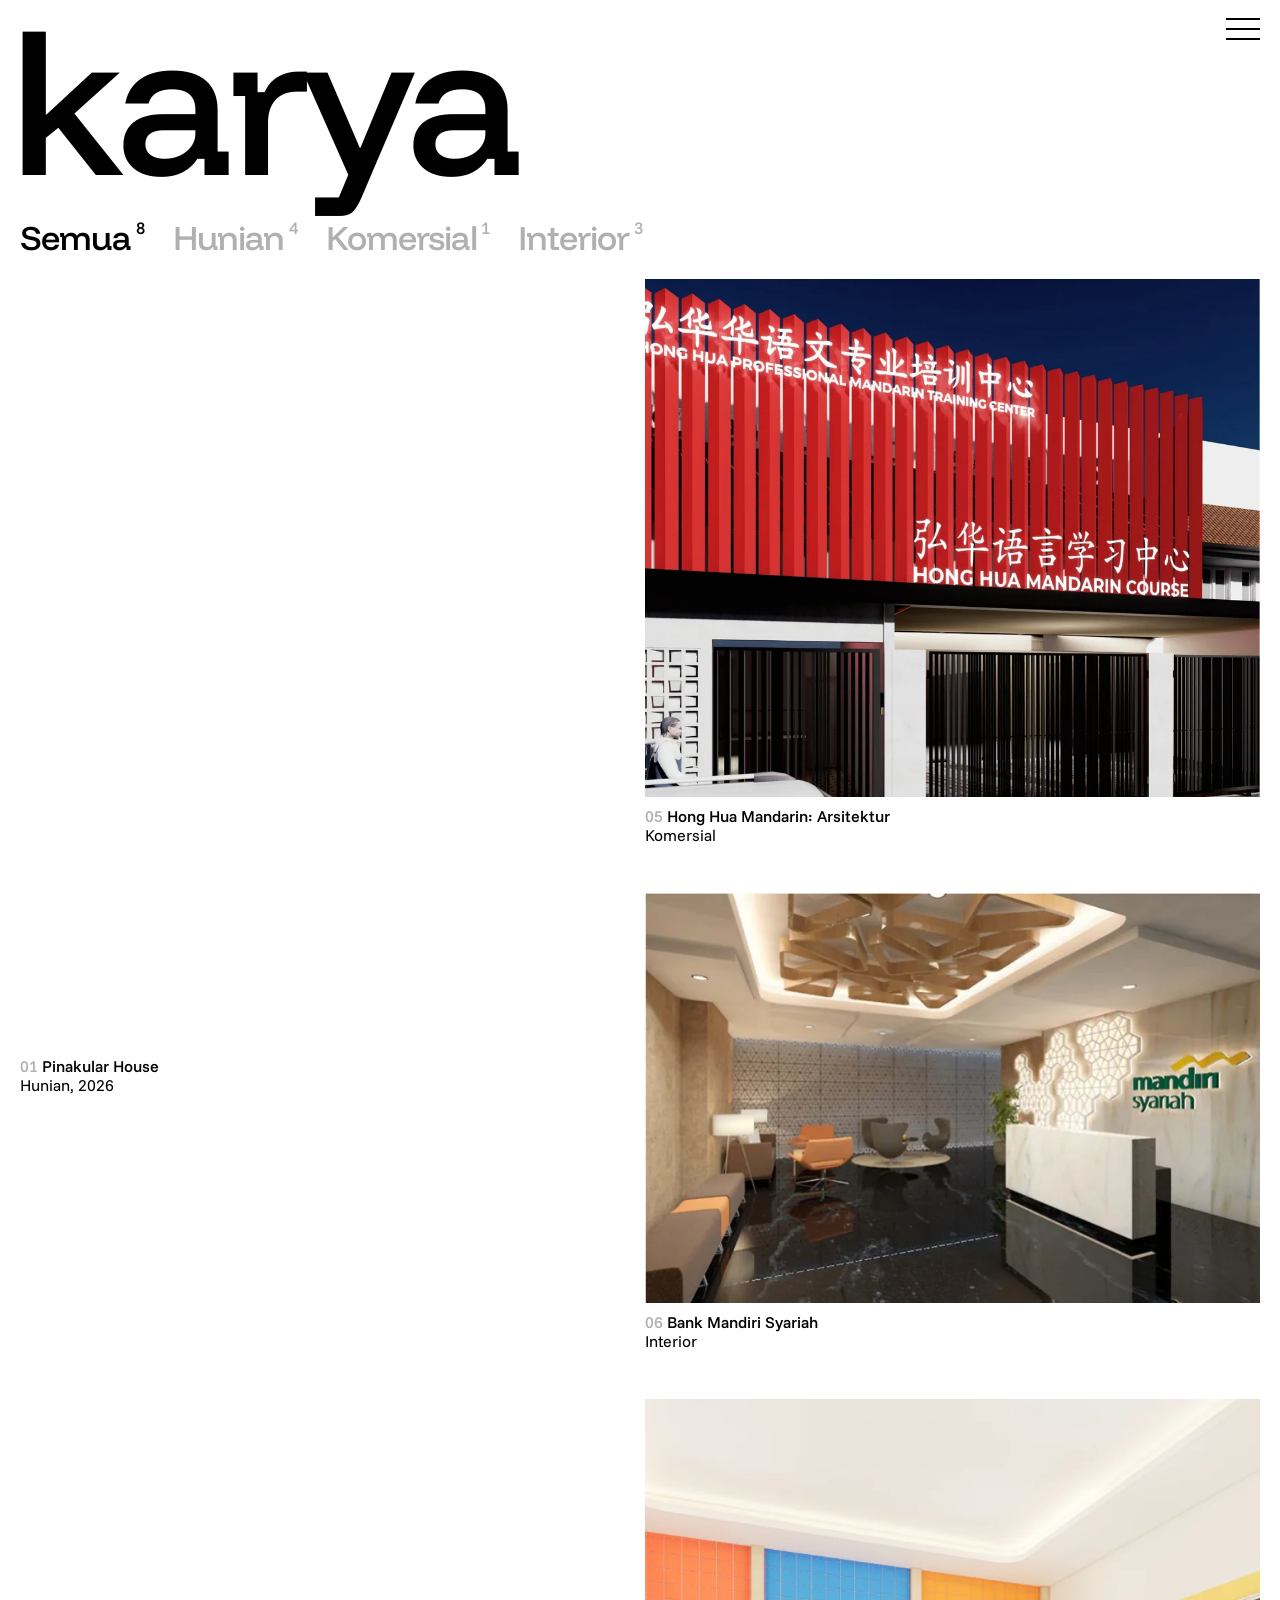
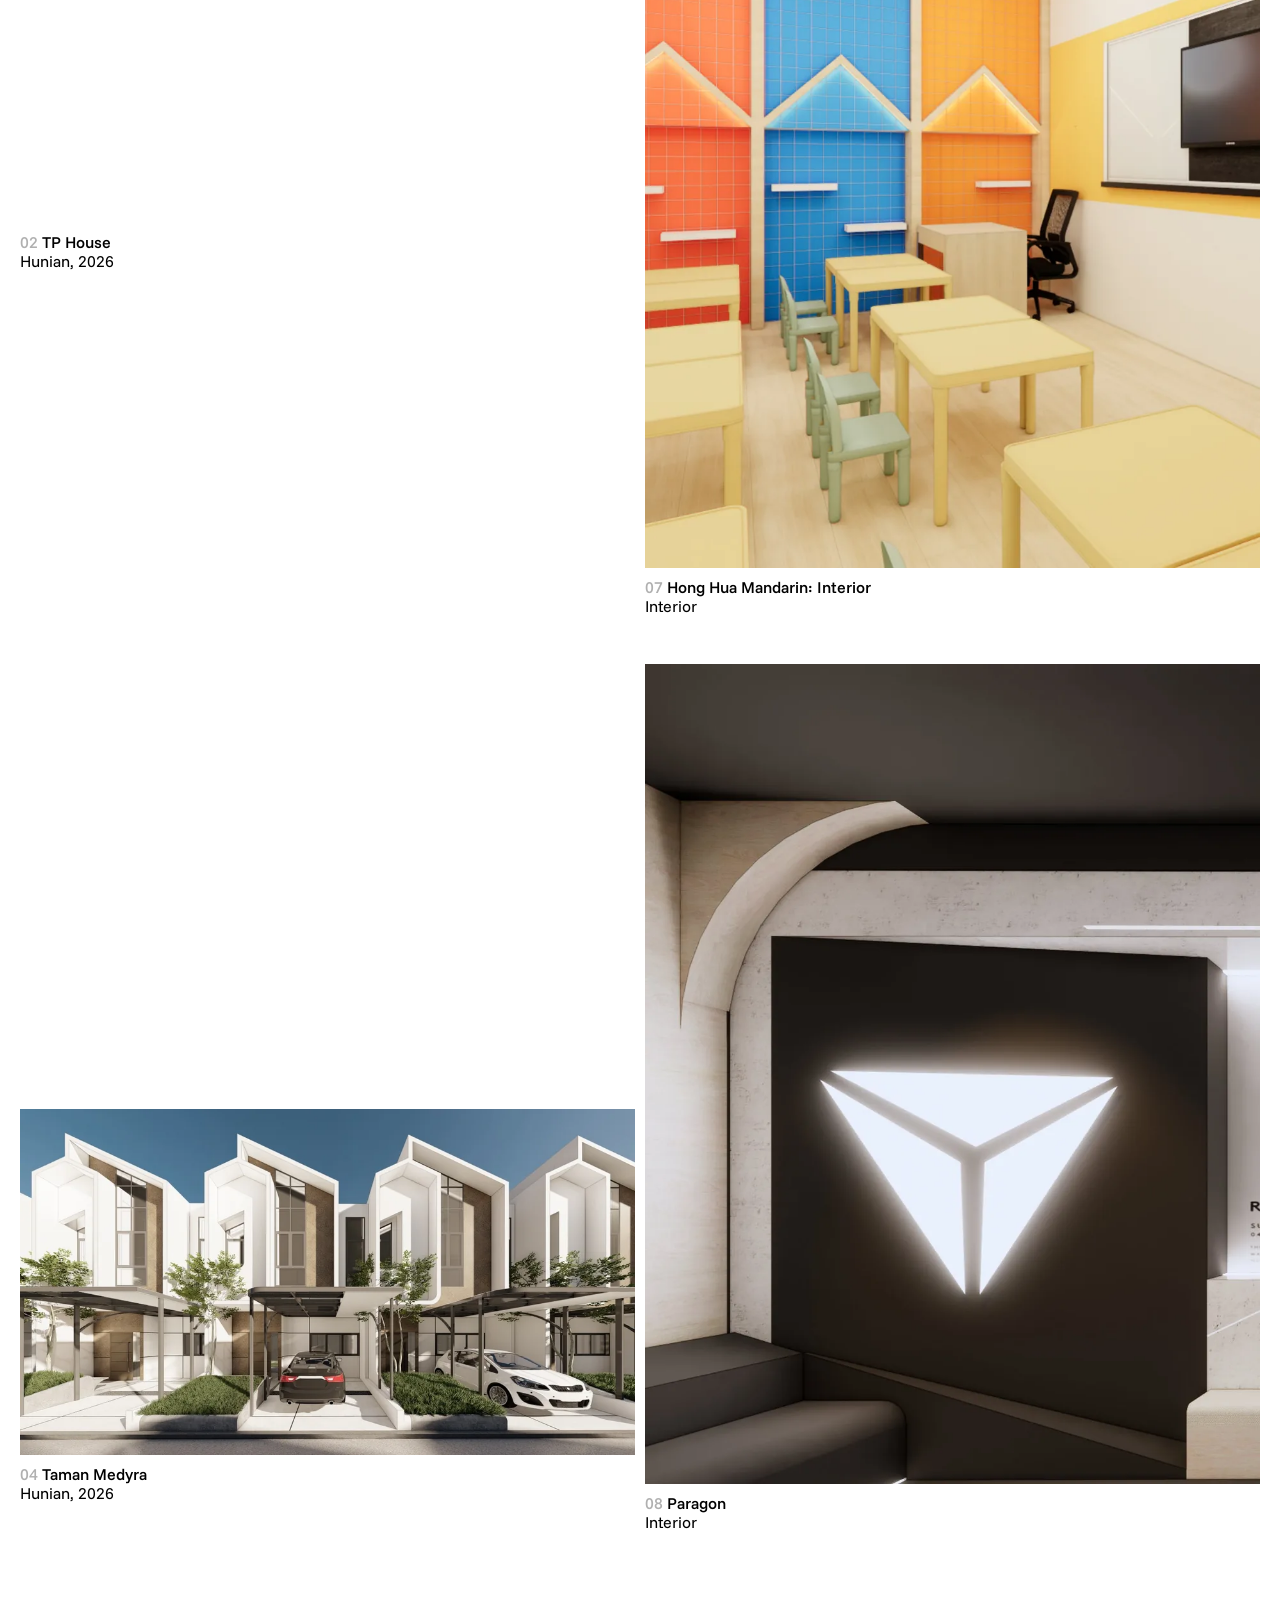
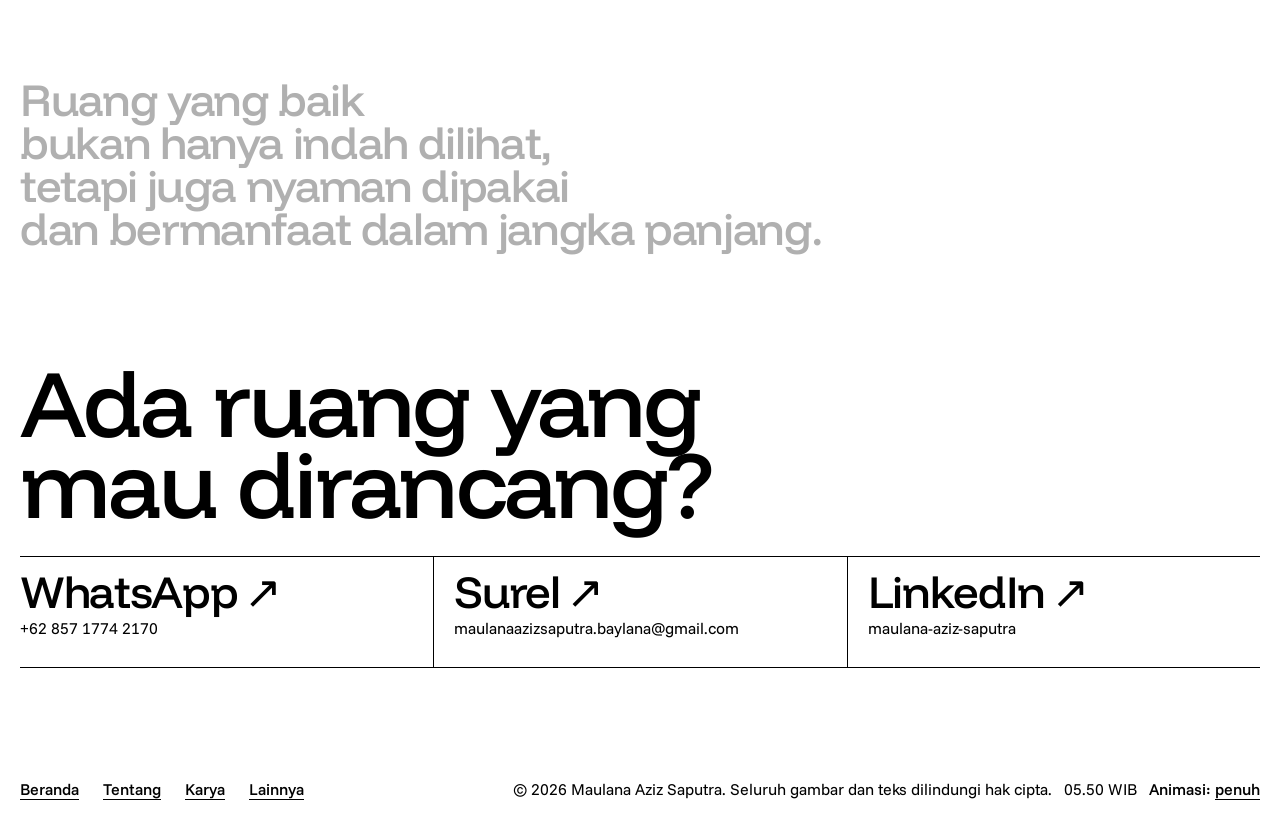
==== commit 1b095c08: "Animasi lebih ringan dan mulus di semua perangkat Co-Authored-By: Claude Opus 5.5 <noreply@anthropic" ====
--- a/docs/karya/index.html
+++ b/docs/karya/index.html
@@ -23,7 +23,7 @@
 <link rel="preconnect" href="https://fonts.googleapis.com">
 <link rel="preconnect" href="https://fonts.gstatic.com" crossorigin>
 <link rel="stylesheet" href="https://fonts.googleapis.com/css2?family=Funnel+Display:wght@500&amp;family=Funnel+Sans:wght@400;500&amp;display=swap">
-<link rel="stylesheet" href="../assets/css/style.css?v=f9fbe081">
+<link rel="stylesheet" href="../assets/css/style.css?v=f7405280">
 <script>(function(d,w){var h=d.documentElement,done=function(){h.classList.remove('fonts-wait')},m;
 try{m=w.localStorage.getItem('lana-animasi-v2')}catch(_){}
 if(m!=='hemat')m='penuh';
@@ -32,7 +32,7 @@
 w.addEventListener('pagereveal',function(e){if(!e.viewTransition)return;try{var p=JSON.parse(sessionStorage.getItem('lana-vt'));
 if(p&&Date.now()-p.t<5000){var W=w.innerWidth,H=w.innerHeight;h.style.setProperty('--vt-x',p.x+'px');h.style.setProperty('--vt-y',p.y+'px');
 h.style.setProperty('--vt-r',Math.ceil(Math.hypot(Math.max(p.x,W-p.x),Math.max(p.y,H-p.y)))+'px')}}catch(_){}})})(document,window);</script>
-<script src="../assets/js/main.js?v=e99c731b" defer></script>
+<script src="../assets/js/main.js?v=9641fcb9" defer></script>
 <script type="application/ld+json">{"@context":"https://schema.org","@graph":[{"@type":"CollectionPage","name":"Karya","inLanguage":"id","url":"https://maulanaazizsaputra.github.io/lanaspace/karya/","author":{"@id":"https://maulanaazizsaputra.github.io/lanaspace/#orang"},"hasPart":[{"@type":"CreativeWork","name":"Pinakular House","url":"https://maulanaazizsaputra.github.io/lanaspace/karya/pinakular-house/"},{"@type":"CreativeWork","name":"TP House","url":"https://maulanaazizsaputra.github.io/lanaspace/karya/tp-house/"},{"@type":"CreativeWork","name":"Como House","url":"https://maulanaazizsaputra.github.io/lanaspace/karya/como-house/"},{"@type":"CreativeWork","name":"Taman Medyra","url":"https://maulanaazizsaputra.github.io/lanaspace/karya/taman-medyra/"},{"@type":"CreativeWork","name":"Hong Hua Mandarin: Arsitektur","url":"https://maulanaazizsaputra.github.io/lanaspace/karya/hong-hua-arsitektur/"},{"@type":"CreativeWork","name":"Bank Mandiri Syariah","url":"https://maulanaazizsaputra.github.io/lanaspace/karya/bank-mandiri-syariah/"},{"@type":"CreativeWork","name":"Hong Hua Mandarin: Interior","url":"https://maulanaazizsaputra.github.io/lanaspace/karya/hong-hua-interior/"},{"@type":"CreativeWork","name":"Paragon","url":"https://maulanaazizsaputra.github.io/lanaspace/karya/paragon/"}]},{"@type":"BreadcrumbList","itemListElement":[{"@type":"ListItem","position":1,"name":"Beranda","item":"https://maulanaazizsaputra.github.io/lanaspace/"},{"@type":"ListItem","position":2,"name":"Karya","item":"https://maulanaazizsaputra.github.io/lanaspace/karya/"}]}]}</script>
 </head>
 <body class="page-works">
@@ -47,14 +47,14 @@
     <span class="mcol__arrow" aria-hidden="true">→</span>
     <span class="mcol__preview mabout" aria-hidden="true">
       <span class="mintro"><span class="mintro__name">Maulana Aziz Saputra</span><span>Arsitektur</span><span>Desain interior</span></span>
-      <span class="portrait mportrait"><svg class="rings" viewBox="-100 -100 200 200" aria-hidden="true" focusable="false"><g><circle r="2.5" style="--i:0"/><circle r="5.0" style="--i:1"/><circle r="7.5" style="--i:2"/><circle r="10.0" style="--i:3"/><circle r="12.5" style="--i:4"/><circle r="15.0" style="--i:5"/><circle r="17.5" style="--i:6"/><circle r="20.0" style="--i:7"/><circle r="22.5" style="--i:8"/><circle r="25.0" style="--i:9"/><circle r="27.5" style="--i:10"/><circle r="30.0" style="--i:11"/><circle r="32.5" style="--i:12"/><circle r="35.0" style="--i:13"/><circle r="37.5" style="--i:14"/><circle r="40.0" style="--i:15"/><circle r="42.5" style="--i:16"/><circle r="45.0" style="--i:17"/><circle r="47.5" style="--i:18"/><circle r="50.0" style="--i:19"/><circle r="52.5" style="--i:20"/><circle r="55.0" style="--i:21"/><circle r="57.5" style="--i:22"/><circle r="60.0" style="--i:23"/><circle r="62.5" style="--i:24"/><circle r="65.0" style="--i:25"/><circle r="67.5" style="--i:26"/><circle r="70.0" style="--i:27"/><circle r="72.5" style="--i:28"/><circle r="75.0" style="--i:29"/><circle r="77.5" style="--i:30"/><circle r="80.0" style="--i:31"/><circle r="82.5" style="--i:32"/><circle r="85.0" style="--i:33"/><circle r="87.5" style="--i:34"/><circle r="90.0" style="--i:35"/><circle r="92.5" style="--i:36"/><circle r="95.0" style="--i:37"/><circle r="97.5" style="--i:38"/><circle r="100.0" style="--i:39"/></g></svg><img class="portrait__img" src="../assets/img/profil/potret-960.webp" srcset="../assets/img/profil/potret-480.webp 480w, ../assets/img/profil/potret-960.webp 960w" sizes="(min-width: 1024px) 30vw, 60vw" width="1080" height="1916" alt="" decoding="async"></span>
+      <span class="portrait mportrait"><span class="rings" aria-hidden="true"><svg class="rings__layer" viewBox="-100 -100 200 200" style="--k:0" focusable="false"><circle r="2.5"/><circle r="5.0"/><circle r="7.5"/><circle r="10.0"/><circle r="12.5"/><circle r="15.0"/><circle r="17.5"/></svg><svg class="rings__layer" viewBox="-100 -100 200 200" style="--k:1" focusable="false"><circle r="20.0"/><circle r="22.5"/><circle r="25.0"/><circle r="27.5"/><circle r="30.0"/><circle r="32.5"/><circle r="35.0"/></svg><svg class="rings__layer" viewBox="-100 -100 200 200" style="--k:2" focusable="false"><circle r="37.5"/><circle r="40.0"/><circle r="42.5"/><circle r="45.0"/><circle r="47.5"/><circle r="50.0"/><circle r="52.5"/></svg><svg class="rings__layer" viewBox="-100 -100 200 200" style="--k:3" focusable="false"><circle r="55.0"/><circle r="57.5"/><circle r="60.0"/><circle r="62.5"/><circle r="65.0"/><circle r="67.5"/><circle r="70.0"/></svg><svg class="rings__layer" viewBox="-100 -100 200 200" style="--k:4" focusable="false"><circle r="72.5"/><circle r="75.0"/><circle r="77.5"/><circle r="80.0"/><circle r="82.5"/><circle r="85.0"/><circle r="87.5"/></svg><svg class="rings__layer" viewBox="-100 -100 200 200" style="--k:5" focusable="false"><circle r="90.0"/><circle r="92.5"/><circle r="95.0"/><circle r="97.5"/><circle r="100.0"/></svg></span><img class="portrait__img" src="../assets/img/profil/potret-960.webp" srcset="../assets/img/profil/potret-480.webp 480w, ../assets/img/profil/potret-960.webp 960w" sizes="(min-width: 1024px) 30vw, 60vw" width="1080" height="1916" alt="" decoding="async"></span>
       <span class="mcontact"><span class="mcontact__group"><span class="mcontact__label">Kontak</span><span class="mcontact__value"><span class="nowrap">maulanaazizsaputra.baylana@gmail.com</span><br>+62 857 1774 2170</span></span><span class="mcontact__group"><span class="mcontact__label">Terhubung</span><span class="mcontact__value">LinkedIn</span></span><span class="mcontact__group" data-clock-group hidden><span class="mcontact__label">Waktu setempat</span><span class="mcontact__value" data-clock></span></span></span>
     </span>
   </a>
   <a class="mcol mcol--works" href="../karya/" data-cursor="buka">
     <span class="mcol__head display-type"><span class="sr-only">Karya</span><span class="split" aria-hidden="true"><span class="w"><span class="ch" style="--i:0">K</span><span class="ch" style="--i:1">a</span><span class="ch" style="--i:2">r</span><span class="ch" style="--i:3">y</span><span class="ch" style="--i:4">a</span></span></span><span class="sr-only">: 8 proyek</span></span>
     <span class="mcol__arrow" aria-hidden="true">→</span>
-    <span class="mcol__preview mworks" aria-hidden="true"><span class="mworks__track"><span class="mworks__set"><span class="mtile"><img class="pic" src="../assets/img/pinakular-house/sampul-724.webp" srcset="../assets/img/pinakular-house/sampul-480.webp 480w, ../assets/img/pinakular-house/sampul-724.webp 724w" sizes="(min-width: 1024px) 14vw, 40vw" width="724" height="905" alt="" decoding="async"><span class="mtile__cap">Pinakular House</span></span><span class="mtile"><img class="pic" src="../assets/img/tp-house/sampul-754.webp" srcset="../assets/img/tp-house/sampul-480.webp 480w, ../assets/img/tp-house/sampul-754.webp 754w" sizes="(min-width: 1024px) 14vw, 40vw" width="754" height="833" alt="" decoding="async"><span class="mtile__cap">TP House</span></span><span class="mtile"><img class="pic" src="../assets/img/como-house/sampul-960.webp" srcset="../assets/img/como-house/sampul-480.webp 480w, ../assets/img/como-house/sampul-960.webp 960w" sizes="(min-width: 1024px) 14vw, 40vw" width="1013" height="1142" alt="" decoding="async"><span class="mtile__cap">Como House</span></span><span class="mtile"><img class="pic" src="../assets/img/taman-medyra/sampul-960.webp" srcset="../assets/img/taman-medyra/sampul-480.webp 480w, ../assets/img/taman-medyra/sampul-960.webp 960w, ../assets/img/taman-medyra/sampul-1280.webp 1280w" sizes="(min-width: 1024px) 14vw, 40vw" width="1280" height="720" alt="" decoding="async"><span class="mtile__cap">Taman Medyra</span></span><span class="mtile"><img class="pic" src="../assets/img/hong-hua-arsitektur/sampul-960.webp" srcset="../assets/img/hong-hua-arsitektur/sampul-480.webp 480w, ../assets/img/hong-hua-arsitektur/sampul-960.webp 960w, ../assets/img/hong-hua-arsitektur/sampul-1600.webp 1600w" sizes="(min-width: 1024px) 14vw, 40vw" width="1774" height="1495" alt="" decoding="async"><span class="mtile__cap">Hong Hua Mandarin: Arsitektur</span></span><span class="mtile"><img class="pic" src="../assets/img/bank-mandiri-syariah/sampul-746.webp" srcset="../assets/img/bank-mandiri-syariah/sampul-480.webp 480w, ../assets/img/bank-mandiri-syariah/sampul-746.webp 746w" sizes="(min-width: 1024px) 14vw, 40vw" width="746" height="497" alt="" decoding="async"><span class="mtile__cap">Bank Mandiri Syariah</span></span><span class="mtile"><img class="pic" src="../assets/img/hong-hua-interior/sampul-865.webp" srcset="../assets/img/hong-hua-interior/sampul-480.webp 480w, ../assets/img/hong-hua-interior/sampul-865.webp 865w" sizes="(min-width: 1024px) 14vw, 40vw" width="865" height="1081" alt="" loading="lazy" decoding="async"><span class="mtile__cap">Hong Hua Mandarin: Interior</span></span><span class="mtile"><img class="pic" src="../assets/img/paragon/sampul-960.webp" srcset="../assets/img/paragon/sampul-480.webp 480w, ../assets/img/paragon/sampul-960.webp 960w" sizes="(min-width: 1024px) 14vw, 40vw" width="979" height="1305" alt="" loading="lazy" decoding="async"><span class="mtile__cap">Paragon</span></span></span><span class="mworks__set"><span class="mtile"><img class="pic" src="../assets/img/pinakular-house/sampul-724.webp" srcset="../assets/img/pinakular-house/sampul-480.webp 480w, ../assets/img/pinakular-house/sampul-724.webp 724w" sizes="(min-width: 1024px) 14vw, 40vw" width="724" height="905" alt="" loading="lazy" decoding="async"><span class="mtile__cap">Pinakular House</span></span><span class="mtile"><img class="pic" src="../assets/img/tp-house/sampul-754.webp" srcset="../assets/img/tp-house/sampul-480.webp 480w, ../assets/img/tp-house/sampul-754.webp 754w" sizes="(min-width: 1024px) 14vw, 40vw" width="754" height="833" alt="" loading="lazy" decoding="async"><span class="mtile__cap">TP House</span></span><span class="mtile"><img class="pic" src="../assets/img/como-house/sampul-960.webp" srcset="../assets/img/como-house/sampul-480.webp 480w, ../assets/img/como-house/sampul-960.webp 960w" sizes="(min-width: 1024px) 14vw, 40vw" width="1013" height="1142" alt="" loading="lazy" decoding="async"><span class="mtile__cap">Como House</span></span><span class="mtile"><img class="pic" src="../assets/img/taman-medyra/sampul-960.webp" srcset="../assets/img/taman-medyra/sampul-480.webp 480w, ../assets/img/taman-medyra/sampul-960.webp 960w, ../assets/img/taman-medyra/sampul-1280.webp 1280w" sizes="(min-width: 1024px) 14vw, 40vw" width="1280" height="720" alt="" loading="lazy" decoding="async"><span class="mtile__cap">Taman Medyra</span></span><span class="mtile"><img class="pic" src="../assets/img/hong-hua-arsitektur/sampul-960.webp" srcset="../assets/img/hong-hua-arsitektur/sampul-480.webp 480w, ../assets/img/hong-hua-arsitektur/sampul-960.webp 960w, ../assets/img/hong-hua-arsitektur/sampul-1600.webp 1600w" sizes="(min-width: 1024px) 14vw, 40vw" width="1774" height="1495" alt="" loading="lazy" decoding="async"><span class="mtile__cap">Hong Hua Mandarin: Arsitektur</span></span><span class="mtile"><img class="pic" src="../assets/img/bank-mandiri-syariah/sampul-746.webp" srcset="../assets/img/bank-mandiri-syariah/sampul-480.webp 480w, ../assets/img/bank-mandiri-syariah/sampul-746.webp 746w" sizes="(min-width: 1024px) 14vw, 40vw" width="746" height="497" alt="" loading="lazy" decoding="async"><span class="mtile__cap">Bank Mandiri Syariah</span></span><span class="mtile"><img class="pic" src="../assets/img/hong-hua-interior/sampul-865.webp" srcset="../assets/img/hong-hua-interior/sampul-480.webp 480w, ../assets/img/hong-hua-interior/sampul-865.webp 865w" sizes="(min-width: 1024px) 14vw, 40vw" width="865" height="1081" alt="" loading="lazy" decoding="async"><span class="mtile__cap">Hong Hua Mandarin: Interior</span></span><span class="mtile"><img class="pic" src="../assets/img/paragon/sampul-960.webp" srcset="../assets/img/paragon/sampul-480.webp 480w, ../assets/img/paragon/sampul-960.webp 960w" sizes="(min-width: 1024px) 14vw, 40vw" width="979" height="1305" alt="" loading="lazy" decoding="async"><span class="mtile__cap">Paragon</span></span></span></span></span>
+    <span class="mcol__preview mworks" aria-hidden="true"><span class="mworks__track"><span class="mworks__set"><span class="mtile"><img class="pic" src="../assets/img/pinakular-house/sampul-724.webp" srcset="../assets/img/pinakular-house/sampul-480.webp 480w, ../assets/img/pinakular-house/sampul-724.webp 724w" sizes="(min-width: 1024px) 14vw, 40vw" width="724" height="905" alt="" decoding="async"><span class="mtile__cap">Pinakular House</span></span><span class="mtile"><img class="pic" src="../assets/img/tp-house/sampul-754.webp" srcset="../assets/img/tp-house/sampul-480.webp 480w, ../assets/img/tp-house/sampul-754.webp 754w" sizes="(min-width: 1024px) 14vw, 40vw" width="754" height="833" alt="" decoding="async"><span class="mtile__cap">TP House</span></span><span class="mtile"><img class="pic" src="../assets/img/como-house/sampul-960.webp" srcset="../assets/img/como-house/sampul-480.webp 480w, ../assets/img/como-house/sampul-960.webp 960w" sizes="(min-width: 1024px) 14vw, 40vw" width="1013" height="1142" alt="" decoding="async"><span class="mtile__cap">Como House</span></span><span class="mtile"><img class="pic" src="../assets/img/taman-medyra/sampul-960.webp" srcset="../assets/img/taman-medyra/sampul-480.webp 480w, ../assets/img/taman-medyra/sampul-960.webp 960w, ../assets/img/taman-medyra/sampul-1280.webp 1280w" sizes="(min-width: 1024px) 14vw, 40vw" width="1280" height="720" alt="" decoding="async"><span class="mtile__cap">Taman Medyra</span></span><span class="mtile"><img class="pic" src="../assets/img/hong-hua-arsitektur/sampul-960.webp" srcset="../assets/img/hong-hua-arsitektur/sampul-480.webp 480w, ../assets/img/hong-hua-arsitektur/sampul-960.webp 960w, ../assets/img/hong-hua-arsitektur/sampul-1600.webp 1600w" sizes="(min-width: 1024px) 14vw, 40vw" width="1774" height="1495" alt="" decoding="async"><span class="mtile__cap">Hong Hua Mandarin: Arsitektur</span></span><span class="mtile"><img class="pic" src="../assets/img/bank-mandiri-syariah/sampul-746.webp" srcset="../assets/img/bank-mandiri-syariah/sampul-480.webp 480w, ../assets/img/bank-mandiri-syariah/sampul-746.webp 746w" sizes="(min-width: 1024px) 14vw, 40vw" width="746" height="497" alt="" decoding="async"><span class="mtile__cap">Bank Mandiri Syariah</span></span><span class="mtile"><img class="pic" src="../assets/img/hong-hua-interior/sampul-865.webp" srcset="../assets/img/hong-hua-interior/sampul-480.webp 480w, ../assets/img/hong-hua-interior/sampul-865.webp 865w" sizes="(min-width: 1024px) 14vw, 40vw" width="865" height="1081" alt="" decoding="async"><span class="mtile__cap">Hong Hua Mandarin: Interior</span></span><span class="mtile"><img class="pic" src="../assets/img/paragon/sampul-960.webp" srcset="../assets/img/paragon/sampul-480.webp 480w, ../assets/img/paragon/sampul-960.webp 960w" sizes="(min-width: 1024px) 14vw, 40vw" width="979" height="1305" alt="" decoding="async"><span class="mtile__cap">Paragon</span></span></span><span class="mworks__set"><span class="mtile"><img class="pic" src="../assets/img/pinakular-house/sampul-724.webp" srcset="../assets/img/pinakular-house/sampul-480.webp 480w, ../assets/img/pinakular-house/sampul-724.webp 724w" sizes="(min-width: 1024px) 14vw, 40vw" width="724" height="905" alt="" decoding="async"><span class="mtile__cap">Pinakular House</span></span><span class="mtile"><img class="pic" src="../assets/img/tp-house/sampul-754.webp" srcset="../assets/img/tp-house/sampul-480.webp 480w, ../assets/img/tp-house/sampul-754.webp 754w" sizes="(min-width: 1024px) 14vw, 40vw" width="754" height="833" alt="" decoding="async"><span class="mtile__cap">TP House</span></span><span class="mtile"><img class="pic" src="../assets/img/como-house/sampul-960.webp" srcset="../assets/img/como-house/sampul-480.webp 480w, ../assets/img/como-house/sampul-960.webp 960w" sizes="(min-width: 1024px) 14vw, 40vw" width="1013" height="1142" alt="" decoding="async"><span class="mtile__cap">Como House</span></span><span class="mtile"><img class="pic" src="../assets/img/taman-medyra/sampul-960.webp" srcset="../assets/img/taman-medyra/sampul-480.webp 480w, ../assets/img/taman-medyra/sampul-960.webp 960w, ../assets/img/taman-medyra/sampul-1280.webp 1280w" sizes="(min-width: 1024px) 14vw, 40vw" width="1280" height="720" alt="" decoding="async"><span class="mtile__cap">Taman Medyra</span></span><span class="mtile"><img class="pic" src="../assets/img/hong-hua-arsitektur/sampul-960.webp" srcset="../assets/img/hong-hua-arsitektur/sampul-480.webp 480w, ../assets/img/hong-hua-arsitektur/sampul-960.webp 960w, ../assets/img/hong-hua-arsitektur/sampul-1600.webp 1600w" sizes="(min-width: 1024px) 14vw, 40vw" width="1774" height="1495" alt="" decoding="async"><span class="mtile__cap">Hong Hua Mandarin: Arsitektur</span></span><span class="mtile"><img class="pic" src="../assets/img/bank-mandiri-syariah/sampul-746.webp" srcset="../assets/img/bank-mandiri-syariah/sampul-480.webp 480w, ../assets/img/bank-mandiri-syariah/sampul-746.webp 746w" sizes="(min-width: 1024px) 14vw, 40vw" width="746" height="497" alt="" decoding="async"><span class="mtile__cap">Bank Mandiri Syariah</span></span><span class="mtile"><img class="pic" src="../assets/img/hong-hua-interior/sampul-865.webp" srcset="../assets/img/hong-hua-interior/sampul-480.webp 480w, ../assets/img/hong-hua-interior/sampul-865.webp 865w" sizes="(min-width: 1024px) 14vw, 40vw" width="865" height="1081" alt="" decoding="async"><span class="mtile__cap">Hong Hua Mandarin: Interior</span></span><span class="mtile"><img class="pic" src="../assets/img/paragon/sampul-960.webp" srcset="../assets/img/paragon/sampul-480.webp 480w, ../assets/img/paragon/sampul-960.webp 960w" sizes="(min-width: 1024px) 14vw, 40vw" width="979" height="1305" alt="" decoding="async"><span class="mtile__cap">Paragon</span></span></span></span></span>
   </a>
   <a class="mcol mcol--more" href="../lainnya/" data-cursor="buka">
     <span class="mcol__head display-type"><span class="sr-only">Lainnya</span><span class="split" aria-hidden="true"><span class="w"><span class="ch" style="--i:0">L</span><span class="ch" style="--i:1">a</span><span class="ch" style="--i:2">i</span><span class="ch" style="--i:3">n</span><span class="ch" style="--i:4">n</span><span class="ch" style="--i:5">y</span><span class="ch" style="--i:6">a</span></span></span><span class="sr-only">: gambar kerja dan sketsa tangan</span></span>
--- a/docs/assets/css/style.css
+++ b/docs/assets/css/style.css
@@ -1 +1 @@
-:root{color-scheme: light;--ink: #000000;--paper: #ffffff;--charcoal: #212121;--silver: #b0b0b0;--font-display: "Funnel Display","Inter Tight",ui-sans-serif,system-ui,-apple-system,BlinkMacSystemFont,"Segoe UI",Roboto,sans-serif;--font-text: "Funnel Sans","Inter",ui-sans-serif,system-ui,-apple-system,BlinkMacSystemFont,"Segoe UI",Roboto,sans-serif;--track-giant: -0.045em;--track-display: -0.03em;--ease-out: cubic-bezier(0.23,1,0.32,1);--ease-in-out: cubic-bezier(0.77,0,0.175,1);--ease-plot: cubic-bezier(0.65,0,0.35,1);--text-caption: 16px;--text-body: 18px;--text-sub: clamp(26px,1.25vw + 18px,36px);--text-h-sm: clamp(34px,1.5vw + 26px,48px);--text-h: clamp(48px,7.36vw,106px);--text-h-lg: clamp(84px,16vw,230px);--pad: 20px;--gap: 32px;--block: 64px;--section: 112px;--rule: 1px solid var(--ink);--hair: 1px solid var(--silver);--frame-width: 0px;--ease: cubic-bezier(0.2,0,0,1)}*,*::before,*::after{box-sizing: border-box}html{-webkit-text-size-adjust: 100%;text-size-adjust: 100%;-webkit-tap-highlight-color: rgba(0,0,0,0.08)}body{margin: 0;background: var(--paper);color: var(--ink);font-family: var(--font-text);font-size: var(--text-body);font-weight: 400;line-height: 1.3;font-feature-settings: "calt" 1,"kern" 1,"liga" 1;-webkit-font-smoothing: antialiased;-moz-osx-font-smoothing: grayscale}h1,h2,h3,h4,p,ol,ul,dl,dd,figure,blockquote{margin: 0}h1,h2,h3,h4,b,strong,dt,th{font-weight: 500;text-wrap: balance}p{text-wrap: pretty}ol,ul{padding: 0;list-style: none}img{display: block;max-width: 100%;height: auto}a{color: inherit;text-decoration: none}a,button{touch-action: manipulation}[id]{scroll-margin-top: var(--pad)}[hidden]{display: none !important}::selection{background: var(--ink);color: var(--paper)}:focus-visible{outline: 2px solid var(--ink);outline-offset: 3px}.dark-band :focus-visible,.lightbox :focus-visible,.menu-stage :focus-visible{outline-color: var(--paper)}.sr-only{position: absolute;width: 1px;height: 1px;margin: -1px;padding: 0;overflow: hidden;clip: rect(0 0 0 0);white-space: nowrap;border: 0}.skip{position: absolute;top: -100px;left: var(--pad);z-index: 40;padding: 8px 12px;background: var(--ink);color: var(--paper);font-weight: 500}.skip:focus{top: var(--pad)}.link{position: relative;white-space: nowrap}.link::after{position: absolute;right: 0;bottom: -1px;left: 0;height: 1px;background: currentColor;transform-origin: left;transition: transform 0.36s var(--ease-out);content: ""}@media (hover: hover) and (pointer: fine){.link:hover::after{transform: scaleX(0);transform-origin: right}}.label{display: block;font-size: var(--text-caption);font-weight: 500;line-height: 1.2}.display-type{transition: opacity 0.5s var(--ease)}.js.fonts-wait .display-type{opacity: 0}.pic-mask{display: block}.pic,.fig img{width: 100%;height: auto;border: var(--frame-width) solid var(--ink)}.fig{margin: 0}.fig__zoom{display: block;overflow: hidden;cursor: zoom-in}.fig figcaption{max-width: 46em;margin-top: 8px;font-size: var(--text-caption);line-height: 1.2}.figs{display: grid;grid-template-columns: minmax(0,1fr);gap: 48px var(--gap);align-items: start}@media (min-width: 700px){.figs{grid-template-columns: repeat(2,minmax(0,1fr))}.fig--2{grid-column: 1 / -1}}.page-title{margin: 0;padding: var(--pad) var(--pad) 0.17em calc(var(--pad) - 0.05em);font-family: var(--font-display);font-size: var(--text-h-lg);font-weight: 500;line-height: 0.77;letter-spacing: var(--track-giant);text-transform: lowercase}.page-title--brand{font-size: min(var(--text-h-lg),calc((100vw - 2 * var(--pad) - 52px) / 4.46))}.page-title--link a{display: inline-block}.page-title--link .ch{transition: translate 0.42s var(--ease-out) calc(var(--i) * 28ms)}@media (hover: hover) and (pointer: fine){.page-title--link a:hover .ch{translate: 0 -0.1em}}.heading{font-family: var(--font-display);font-size: var(--text-h);font-weight: 500;line-height: 0.8;letter-spacing: var(--track-display)}.heading-sm{font-family: var(--font-display);font-size: var(--text-h-sm);font-weight: 500;line-height: 0.8;letter-spacing: var(--track-display)}.subheading{margin-bottom: 16px;font-size: var(--text-sub);font-weight: 500;line-height: 0.9}.lede{font-size: var(--text-sub);line-height: 1}.prose{max-width: 34em}.prose p + p{margin-top: 0.75em}.menu-toggle{position: fixed;top: 18px;right: var(--pad);z-index: 30;display: grid;align-content: space-between;width: 34px;height: 22px;padding: 0;mix-blend-mode: difference}.menu-toggle span{display: block;height: 2px;background: #ffffff;transform-origin: right;transition: transform 0.32s var(--ease-out)}@media (hover: hover) and (pointer: fine){.menu-toggle:hover span:nth-child(2){transform: scaleX(0.55)}.menu-toggle:hover span:nth-child(3){transform: scaleX(0.8);transition-delay: 40ms}}.menu-toggle:active{scale: 0.92}.menu-toggle{transition: scale 0.14s var(--ease-out)}.page-home{background: var(--charcoal)}.menu-stage{position: relative;display: grid;place-items: center;min-height: 100vh;min-height: 100dvh;padding: 72px 16px}.menu-stage__bg{position: fixed;inset: 0;z-index: 0;width: 100%;height: 100%;max-width: none;object-fit: cover}.menu-stage__cap{display: none}@media (min-width: 1024px){.menu-stage__cap{position: fixed;bottom: 14px;left: var(--pad);z-index: 2;display: block;max-width: calc(100vw - 2 * var(--pad));color: #ffffff;font-size: var(--text-caption);line-height: 1.2;mix-blend-mode: difference}.menu-stage__cap-label{font-weight: 500}.menu-stage__cap [data-cap-text]{border-bottom: 1px solid currentColor}}.menu-stage__close{position: fixed;top: 14px;right: var(--pad);z-index: 3;padding: 6px 10px;border: 0;background: var(--paper);color: var(--ink);font: 500 var(--text-caption) / 1.2 var(--font-text);cursor: pointer}.menu-sheet{position: relative;z-index: 1;display: flex;flex-direction: column;gap: 16px;width: min(84vw,340px);container-type: inline-size}.mcol{position: relative;display: block;overflow: hidden;aspect-ratio: 10 / 9;background: var(--paper);color: var(--ink)}.mcol:focus-visible{outline: 2px solid var(--ink);outline-offset: -6px}.mcol__head{position: absolute;top: 3cqi;left: 3cqi;z-index: 2;font-family: var(--font-display);font-size: 13cqi;font-weight: 500;line-height: 0.85;letter-spacing: var(--track-giant);text-transform: lowercase;white-space: nowrap}.mcol{transition: scale 0.16s var(--ease-out)}.mcol:active{scale: 0.985}.mcol__head--brand{font-size: 17.2cqi}.mcol__arrow{position: absolute;top: 3cqi;right: 3cqi;z-index: 2;font-size: 12cqi;line-height: 0.85}.mcol__preview{position: absolute;top: 19cqi;right: 3cqi;bottom: 0;left: 3cqi;display: block;overflow: hidden}.portrait{position: relative;display: block;aspect-ratio: 1080 / 1916}.portrait__img{position: relative;z-index: 1;width: 100%;height: 100%}.rings{position: absolute;top: 50%;left: 49%;z-index: 0;width: auto;max-width: none;height: 310%;aspect-ratio: 1;overflow: visible;transform: translate(-50%,-50%);pointer-events: none}.rings g{fill: none;stroke: var(--silver)}.rings circle{stroke-width: 1px;vector-effect: non-scaling-stroke}.mabout{top: 0;right: 0;left: 0}.mintro{position: absolute;top: 21cqi;left: 3cqi;z-index: 1;display: grid;font-size: 3.4cqi;line-height: 1.1}.mintro__name{margin-bottom: 0.3em;font-weight: 500}.mportrait{position: absolute;right: 2%;bottom: 0;height: 80%}.mcontact{position: absolute;bottom: 3cqi;left: 3cqi;z-index: 1;display: grid;gap: 0.7em;font-size: 2.8cqi;line-height: 1.15}.mcontact__group{display: grid}.mcontact__label{font-weight: 500}.mworks__track,.mworks__set{display: block}.mworks__set{columns: 2;column-gap: 2cqi}.mtile{display: block;margin-bottom: 3.5cqi;break-inside: avoid}.mtile__cap{display: block;margin-top: 1cqi;font-size: 2.6cqi;font-weight: 500;line-height: 1.15}.mmore__panel{display: block;height: 66%;overflow: hidden;background: var(--charcoal)}.mmore__panel img{width: 100%;height: 100%;object-fit: cover}.mmore__text{display: block;max-width: 22em;margin-top: 3cqi;font-size: 4.4cqi;font-weight: 500;line-height: 1.08}@media (min-width: 1024px){.menu-stage{padding: 0}.menu-sheet{display: grid;grid-template-columns: 43fr 33fr 24fr;gap: 0;width: min(91.667vw,(100vh - 120px) * 2);aspect-ratio: 2 / 1}.mcol{aspect-ratio: auto;height: 100%}.mcol__arrow{display: none}.mcol__head{top: 0.75cqi;left: 0.75cqi;font-size: 4.4cqi;line-height: 0.82}.mcol__head--brand{font-size: 8.4cqi}.mcol__preview{top: 5.2cqi;right: 0.6cqi;left: 0.6cqi}.mabout{top: 0;right: 0;left: 0}.mintro{top: 10cqi;left: 0.95cqi;font-size: 1.32cqi}.mportrait{right: 3%;height: 86%}.mcontact{bottom: 1.1cqi;left: 1cqi;font-size: 0.8cqi}.mworks__set{column-gap: 0.55cqi}.mtile{margin-bottom: 1.4cqi}.mtile__cap{margin-top: 0.4cqi;font-size: 0.72cqi}.mmore__panel{height: 61%}.mmore__text{margin-top: 1.4cqi;font-size: 1.36cqi}}@media (min-width: 1280px){.menu-sheet{width: min(83.333vw,(100vh - 160px) * 2)}}.menu-dialog{width: 100%;max-width: none;height: 100%;max-height: none;margin: 0;padding: 0;overflow-y: auto;overscroll-behavior: contain;border: 0;background: var(--charcoal)}.menu-dialog::backdrop{background: transparent}html:has(.menu-dialog[open]),html:has(.lightbox[open]){overflow: hidden}.about-hero{position: relative;overflow: hidden}.hero-intro{position: relative;z-index: 1;padding: 0 var(--pad);font-size: var(--text-sub);line-height: 1}.hero-intro__name{margin-bottom: 0.4em;font-weight: 500}.about-hero__portrait{width: 78%;margin: 32px 0 0 auto}.contact-row{display: flex;flex-wrap: wrap;gap: 20px 64px;font-size: var(--text-caption);line-height: 1.3}.contact-row__group{display: grid;grid-template-columns: 7rem auto}.nowrap{white-space: nowrap}@media (max-width: 559px){.contact-row{flex-direction: column;gap: 16px}.contact-row__group{grid-template-columns: minmax(0,1fr)}}.contact-row__label{font-weight: 500}.about-hero__foot{padding: var(--gap) var(--pad) var(--pad)}.contact-row--hero{flex-direction: column;gap: 12px}@media (min-width: 1280px){.contact-row--hero{flex-direction: row;gap: 20px 64px}}@media (min-width: 900px){.about-hero{display: flex;flex-direction: column;justify-content: space-between;min-height: 100vh;min-height: 100dvh}.about-hero .page-title,.about-hero__foot{position: relative;z-index: 1}.hero-intro{margin-bottom: auto}.about-hero__portrait{position: absolute;right: 3vw;bottom: 0;width: auto;height: 86%;margin: 0}}.columns4{display: grid;grid-template-columns: minmax(0,1fr);gap: var(--gap);padding: var(--section) var(--pad);font-size: var(--text-caption);line-height: 1.3}.columns4 p + p,.columns4 ul + .label{margin-top: 16px}.columns4 .label{margin-bottom: 4px}@media (min-width: 900px){.columns4{grid-template-columns: repeat(4,minmax(0,1fr));gap: 0}.columns4 > div{padding: 0 var(--pad)}.columns4 > div:first-child{padding-left: 0}.columns4 > div + div{border-left: var(--rule)}}.ruled{padding: 0 var(--pad) var(--section)}.ruled__title{margin-bottom: var(--gap)}.ruled__list{border-top: var(--rule)}.ruled__item{--inv-bleed: var(--pad);display: grid;grid-template-columns: minmax(0,1fr);gap: 8px;padding: 16px 0 24px;border-bottom: var(--rule)}.ruled__meta{font-size: var(--text-caption);font-weight: 500;font-variant-numeric: tabular-nums}.ruled__name{font-family: var(--font-display);font-size: var(--text-sub);line-height: 0.95}.ruled__text{font-size: var(--text-caption)}.ruled__org{display: block;margin-bottom: 4px;font-weight: 500}@media (min-width: 900px){.ruled__item{grid-template-columns: 11rem minmax(0,1.2fr) minmax(0,1fr);gap: var(--gap);align-items: baseline}}.filters{display: flex;flex-wrap: wrap;gap: 4px 28px;padding: 8px var(--pad) 24px}.filters[hidden]{display: none}.filters__btn{padding: 0;border: 0;background: none;color: var(--silver);font: 500 var(--text-sub) / 1 var(--font-display);letter-spacing: var(--track-display);text-align: left;cursor: pointer;transition: color 0.2s ease,scale 0.14s var(--ease-out)}.filters__btn:hover,.filters__btn[aria-pressed="true"]{color: var(--ink)}.filters__btn:active{scale: 0.96}.filters__n{margin-left: -0.12em;font-family: var(--font-text);font-size: max(16px,0.5em);letter-spacing: 0;vertical-align: 0.9em;line-height: 0}.masonry{padding: 28px var(--pad) 0;columns: 1;column-gap: 10px}.filters:not([hidden]) + .masonry{padding-top: 0}.work{margin-bottom: 48px;break-inside: avoid}.work[hidden]{display: none}.work__link{display: block}.work__media{display: block;overflow: hidden}.work__media img,.fig__zoom img{transition: scale 0.8s var(--ease-out)}@media (hover: hover) and (pointer: fine){.work__link:hover .work__media img{scale: 1.035}.fig__zoom:hover img{scale: 1.015}}.work__no{color: var(--silver);font-variant-numeric: tabular-nums}.work__cap{display: block;margin-top: 10px;font-size: var(--text-caption);line-height: 1.2}.work__title{display: block;font-weight: 500}.work__meta{display: block}.work__link:hover .work__title{text-decoration: underline;text-decoration-thickness: 1px;text-underline-offset: 0.12em}@media (min-width: 700px){.masonry{columns: 2}}.project-head{padding: 24px var(--pad) var(--gap)}.project-head__no{margin-bottom: 16px;font-size: var(--text-caption);font-weight: 500;font-variant-numeric: tabular-nums}.project-head__title{font-family: var(--font-display);font-size: var(--text-h);font-weight: 500;line-height: 0.8}.project-head__note{display: block;margin-top: 16px;font-family: var(--font-text);font-size: var(--text-sub);line-height: 0.9}.project-intro{display: grid;grid-template-columns: minmax(0,1fr);gap: var(--gap);padding: 0 var(--pad) var(--section);border-bottom: var(--rule)}.project-intro__text{display: grid;gap: var(--gap);align-content: start}.meta-row{display: grid;grid-template-columns: repeat(auto-fill,minmax(10rem,1fr));overflow: hidden;border-top: var(--rule);font-size: var(--text-caption);line-height: 1.2}.meta-row > div{margin-left: -1px;padding: 10px 12px 16px;border-bottom: var(--rule);border-left: var(--rule)}.meta-row dt{margin-bottom: 4px}@media (min-width: 900px){.project-intro--1{grid-template-columns: repeat(2,minmax(0,1fr));align-items: start}.project-intro--2 .project-intro__text{grid-template-columns: repeat(2,minmax(0,1fr))}}.row{display: grid;grid-template-columns: minmax(0,1fr);border-bottom: var(--rule)}.row__head{padding: var(--pad) var(--pad) 40px}.row__sticky > * + *{margin-top: 20px}.row__sticky > .heading-sm + *{margin-top: 28px}.row__body{min-width: 0;padding: 0 var(--pad) var(--block)}.concept{font-family: var(--font-display);font-size: var(--text-sub);font-weight: 500;line-height: 0.9}.concept span{display: block}.notes{max-width: 30em;font-size: var(--text-caption);line-height: 1.2}.notes > div{padding: 10px 0 12px;border-top: var(--hair)}.notes > div:last-child{border-bottom: var(--hair)}.notes dt{margin-bottom: 2px}@media (min-width: 1100px){.row{grid-template-columns: repeat(3,minmax(0,1fr))}.row__head{padding-bottom: var(--section)}.row__body{grid-column: 2 / 4;padding: var(--pad) var(--pad) var(--section);border-left: var(--rule)}}@media (min-width: 1100px) and (min-height: 800px){.row__sticky{position: sticky;top: var(--pad)}}.pager{display: grid;grid-template-columns: minmax(0,1fr);border-bottom: var(--rule)}.pager__cell + .pager__cell{border-top: var(--rule)}.pager__cell:empty{display: none}.pager__link{display: block;padding: var(--pad) var(--pad) var(--block)}.pager__title{display: block;margin-top: 16px;font-family: var(--font-display);font-size: var(--text-h-sm);font-weight: 500;line-height: 0.8}@media (min-width: 1100px){.pager{grid-template-columns: repeat(3,minmax(0,1fr))}.pager__cell:empty{display: block}.pager__cell + .pager__cell{border-top: 0;border-left: var(--rule)}}.biglist{margin-top: 16px;border-top: var(--rule)}.biglist li{border-bottom: var(--rule)}.biglist__link{display: block;padding: 10px var(--pad) 18px;font-family: var(--font-display);font-size: var(--text-h);font-weight: 500;line-height: 0.9}.dark-band{display: grid;gap: var(--pad);padding: var(--pad);background: var(--charcoal);color: var(--paper)}.dark-band__text{max-width: 16em;font-size: var(--text-sub);font-weight: 500;line-height: 0.9}.dark-band__media{overflow: hidden}@media (min-width: 1100px){.dark-band{grid-template-columns: minmax(0,2fr) minmax(0,1fr);align-items: end}}.section-head{display: grid;gap: 24px;padding: var(--section) var(--pad) var(--gap);border-bottom: var(--rule)}.section-head .lede{max-width: 22em}.sheet-no{margin-left: -0.06em;font-family: var(--font-display);font-size: var(--text-h);font-weight: 500;line-height: 0.8;font-variant-numeric: tabular-nums}.titleblock{border: var(--rule);font-size: var(--text-caption);line-height: 1.2;font-variant-numeric: tabular-nums}.titleblock > div{display: grid;grid-template-columns: minmax(6.5em,34%) minmax(0,1fr)}.titleblock > div + div{border-top: var(--rule)}.titleblock dt{padding: 8px 10px;border-right: var(--rule)}.titleblock dd{padding: 8px 10px}.sketches{padding: var(--gap) var(--pad) var(--section)}.site-footer{display: grid;gap: var(--block);padding: var(--section) var(--pad) var(--gap)}@media (min-width: 900px){.site-footer{gap: var(--section)}}.manifesto{max-width: 20em;font-family: var(--font-display);font-size: var(--text-h-sm);font-weight: 500;line-height: 0.95;letter-spacing: var(--track-display)}@media (min-width: 700px){.mline{display: block}}.manifesto.is-filling .mw{color: var(--silver);transition: color 0.4s ease}.manifesto.is-filling .mw.is-on{color: var(--ink)}.cta__title{max-width: 11em;margin-bottom: var(--gap);font-family: var(--font-display);font-size: var(--text-h);font-weight: 500;line-height: 0.86;letter-spacing: var(--track-display)}.cta__list{display: grid;grid-template-columns: minmax(0,1fr);border-top: var(--rule)}.cta__list > li{border-bottom: var(--rule)}.cta__link{--inv-bleed: var(--pad);display: grid;gap: 8px;padding: 14px 0 20px}.cta__name{font-family: var(--font-display);font-size: var(--text-h-sm);font-weight: 500;line-height: 0.9;letter-spacing: var(--track-display)}.cta__arrow{display: inline-block;margin-left: 0.15em;transition: rotate 0.36s var(--ease-out)}@media (hover: hover) and (pointer: fine){.cta__link:hover .cta__arrow{rotate: 45deg}}.cta__value{font-size: var(--text-caption);line-height: 1.2}@media (min-width: 900px){.cta__list{grid-template-columns: repeat(3,minmax(0,1fr))}.cta__list > li + li{border-left: var(--rule)}.cta__link{--inv-bleed: 0px;height: 100%;padding: 14px var(--pad) 28px}.cta__list > li:first-child .cta__link{padding-left: 0}}.footer-end{display: grid;gap: 12px;font-size: var(--text-caption);line-height: 1.2}.footer-nav{display: flex;flex-wrap: wrap;gap: 8px 24px;font-weight: 500}.legal{font-size: var(--text-caption);line-height: 1.2}.clock{margin-left: 0.75em;font-variant-numeric: tabular-nums}@media (min-width: 900px){.footer-end{grid-template-columns: auto minmax(0,1fr);align-items: baseline;gap: var(--gap)}.legal{text-align: right}}.plain li + li{margin-top: 2px}.missing{display: grid;gap: var(--gap);padding-bottom: var(--section)}.missing > :not(.page-title){padding: 0 var(--pad)}.missing .lede{max-width: 18em}.lightbox{width: 100%;max-width: none;height: 100%;max-height: none;margin: 0;padding: 0;overscroll-behavior: contain;border: 0;background: var(--charcoal);color: var(--paper);opacity: 0;transition: opacity 0.25s var(--ease)}.lightbox[open]{opacity: 1}@starting-style{.lightbox[open]{opacity: 0}}.lightbox::backdrop{background: var(--charcoal)}.lightbox__stage{display: grid;grid-template-rows: auto minmax(0,1fr) auto;height: 100%}.lightbox__bar,.lightbox__foot{display: flex;align-items: baseline;justify-content: space-between;gap: var(--pad);padding: 12px var(--pad);font-size: var(--text-caption);line-height: 1.2}.lightbox__bar{border-bottom: 1px solid #ffffff;font-weight: 500}.lightbox__foot{border-top: 1px solid #ffffff}.lightbox__caption{min-width: 0}.lightbox__view{position: relative;min-height: 0;touch-action: pan-y}.lightbox__img{position: absolute;inset: var(--pad);width: calc(100% - 2 * var(--pad));max-width: none;height: calc(100% - 2 * var(--pad));object-fit: contain}.lightbox__nav{display: flex;flex-shrink: 0;gap: var(--pad)}.lightbox button{padding: 4px 0;border: 0;border-bottom: 1px solid #ffffff;background: none;color: inherit;font: inherit;font-weight: 500;cursor: pointer}.lightbox button:hover{border-bottom-color: transparent}.split .w{display: inline-block;white-space: nowrap}.split .ch{display: inline-block}.motion-full .split .w{clip-path: inset(-0.5em -0.3em -0.3em -0.3em)}.motion-full:not(.fonts-wait) .split .ch{animation: ch-rise 1s var(--ease-out) calc(60ms + var(--i) * 34ms) backwards}.motion-gentle:not(.fonts-wait) .split .ch{animation: fade-in 0.5s ease calc(40ms + var(--i) * 36ms) backwards}@keyframes ch-rise{from{transform: translateY(1.4em)}}@keyframes fade-in{from{opacity: 0}}.motion-full [data-reveal]{transition: opacity 0.7s var(--ease-out) var(--d,0ms),transform 0.9s var(--ease-out) var(--d,0ms)}.motion-full [data-reveal]:not(.is-in){opacity: 0;transform: translateY(28px)}.motion-full [data-reveal="up"]{transition-duration: 0.9s,1.4s}.motion-full [data-reveal="up"]:not(.is-in){transform: translateY(110px)}.motion-full [data-reveal="iris"],.motion-full [data-reveal="iris"]:not(.is-in),.motion-full [data-reveal="plot"],.motion-full [data-reveal="plot"]:not(.is-in){opacity: 1;transform: none}.motion-full [data-reveal="iris"] .pic-mask{clip-path: circle(72% at 50% 50%);transition: clip-path 1.15s var(--ease-in-out) var(--d,0ms)}.motion-full [data-reveal="iris"]:not(.is-in) .pic-mask{clip-path: circle(0% at 50% 50%)}.motion-full [data-reveal="iris"] img{transition: transform 1.5s var(--ease-out) var(--d,0ms),scale 0.8s var(--ease-out)}.motion-full [data-reveal="iris"]:not(.is-in) img{transform: scale(1.18)}.motion-full [data-reveal="plot"]{position: relative}.motion-full [data-reveal="plot"] .pic-mask{clip-path: inset(0 0 0 0);transition: clip-path 1.6s var(--ease-plot) var(--d,0ms)}.motion-full [data-reveal="plot"]:not(.is-in) .pic-mask{clip-path: inset(0 0 100% 0)}.motion-full [data-reveal="plot"]::after{position: absolute;top: 0;right: 0;left: 0;height: 2px;background: var(--ink);opacity: 0;pointer-events: none;content: ""}.motion-full [data-reveal="plot"].is-in::after{animation: plot-head 1.6s var(--ease-plot) var(--d,0ms) both}@keyframes plot-head{0%{top: 0;opacity: 1}96%{top: calc(100% - 2px);opacity: 1}100%{top: calc(100% - 2px);opacity: 0}}.motion-gentle [data-reveal]{transition: opacity 0.6s ease var(--d,0ms)}.motion-gentle [data-reveal]:not(.is-in){opacity: 0}.js:not(.reveal-ready) [data-reveal],.js:not(.reveal-ready) [data-reveal] img,.js:not(.reveal-ready) [data-reveal] .pic-mask,.js:not(.reveal-ready) .rings circle{animation: reveal-failsafe 0.01s 3s forwards}@keyframes reveal-failsafe{to{opacity: 1;transform: none;clip-path: none}}.rings .ripple{stroke: var(--ink);transform-box: fill-box;transform-origin: center}.motion-full .rings circle:not(.ripple),.motion-gentle .rings circle:not(.ripple){opacity: 0}.motion-full .rings circle:not(.ripple){transform-box: view-box;transform-origin: 50% 50%}.motion-full .rings.is-drawn circle:not(.ripple){animation: ring-in 1.4s var(--ease-out) calc(var(--i,0) * 26ms) forwards}.motion-gentle .rings.is-drawn circle:not(.ripple){animation: ring-fade 0.8s ease calc(var(--i,0) * 22ms) forwards}@keyframes ring-in{from{opacity: 0;transform: scale(0.8)}to{opacity: 1;transform: none}}@keyframes ring-fade{to{opacity: 1}}@supports (animation-timeline: scroll()){.motion-full .about-hero .rings{animation: rings-open linear both;animation-timeline: scroll(root);animation-range: 0 100vh}}@keyframes rings-open{from{transform: translate(-50%,-50%)}to{transform: translate(-50%,-50%) scale(1.35)}}.has-cursor,.has-cursor *{cursor: none !important}.cursor{position: fixed;top: 0;left: 0;z-index: 2147483000;width: 0;height: 0;pointer-events: none;mix-blend-mode: difference;opacity: 0;transition: opacity 0.2s ease}.cursor.is-shown{opacity: 1}.cursor__ring{position: absolute;top: 0;left: 0;width: 240px;height: 240px;max-width: none;overflow: visible;will-change: transform}.cursor__ring circle{fill: transparent;stroke: #ffffff;stroke-width: 1.5px;vector-effect: non-scaling-stroke;transition: fill 0.2s ease}.cursor[data-state="link"] .cursor__ring circle{fill: #ffffff}.cursor__dot{position: absolute;top: 0;left: 0;width: 6px;height: 6px;border-radius: 50%;background: #ffffff;transition: opacity 0.15s ease}.cursor:not([data-state="idle"]) .cursor__dot{opacity: 0}.cursor__label{position: absolute;top: 0;left: 0;color: #ffffff;font: 500 var(--text-caption) / 1 var(--font-text);white-space: nowrap;opacity: 0;transition: opacity 0.18s ease}.cursor[data-state="label"] .cursor__label{opacity: 1}.cursor-lens{position: fixed;top: 0;left: 0;z-index: 2147482999;width: 240px;height: 240px;pointer-events: none}.cursor-lens img{width: 100%;height: 100%;border-radius: 50%;background: var(--paper);object-fit: cover;opacity: 0;transition: opacity 0.24s ease}.motion-full .cursor-lens img{transform: scale(0.4);transition: transform 0.42s var(--ease-out),opacity 0.24s ease}.cursor-lens.is-on img{opacity: 1;transform: none}@starting-style{.cursor-lens.is-on img{opacity: 0}.motion-full .cursor-lens.is-on img{transform: scale(0.4)}}.mcol--about{--n: 0}.mcol--works{--n: 1}.mcol--more{--n: 2}.motion-full .menu-stage__bg{animation: bg-drift 14s var(--ease-out) both}.motion-full .mcol{animation: mcol-in 0.95s var(--ease-out) calc(120ms + var(--n) * 90ms) backwards}.motion-full .menu-dialog .mcol{animation-delay: calc(300ms + var(--n) * 80ms)}.motion-full .mworks__track{animation: works-roll 48s linear infinite}.motion-full .mcol--works:hover .mworks__track{animation-play-state: paused}.motion-full .mmore__panel img{animation: sketch-pan 22s ease-in-out infinite alternate}.motion-gentle .mcol{animation: fade-in 0.7s ease calc(100ms + var(--n) * 90ms) backwards}.motion-gentle .menu-dialog .mcol{animation-delay: calc(160ms + var(--n) * 80ms)}@keyframes bg-drift{from{transform: scale(1.14)}to{transform: scale(1.02)}}@keyframes mcol-in{from{opacity: 0;transform: translateY(56px)}}@keyframes works-roll{to{transform: translateY(-50%)}}@keyframes sketch-pan{from{transform: scale(1.2) translate(-5%,3%)}to{transform: scale(1.2) translate(5%,-3%)}}.motion-full .menu-dialog{clip-path: circle(150% at var(--mx,100%) var(--my,0%));transition: clip-path 0.76s var(--ease-in-out)}.motion-full .menu-dialog.is-closing{clip-path: circle(0% at var(--mx,100%) var(--my,0%));transition-duration: 0.48s}.motion-gentle .menu-dialog{transition: opacity 0.3s ease}.motion-gentle .menu-dialog.is-closing{opacity: 0;transition-duration: 0.2s}@starting-style{.motion-full .menu-dialog[open]{clip-path: circle(0% at var(--mx,100%) var(--my,0%))}.motion-gentle .menu-dialog[open]{opacity: 0}}@supports (animation-timeline: view()){.motion-full .dark-band__media img{animation: band-zoom linear both;animation-timeline: view();animation-range: entry 0% cover 55%}}@keyframes band-zoom{from{transform: scale(1.2)}to{transform: none}}@view-transition{navigation: auto}html.motion-full::view-transition-old(root){animation: vt-old 0.72s var(--ease-in-out) both}html.motion-full::view-transition-new(root){animation: vt-new 0.72s var(--ease-in-out) both}html.motion-gentle::view-transition-old(root),html.motion-gentle::view-transition-new(root){animation-duration: 0.3s}@keyframes vt-old{to{transform: scale(0.98)}}@keyframes vt-new{from{clip-path: circle(0px at var(--vt-x,50vw) var(--vt-y,50vh))}to{clip-path: circle(var(--vt-r,150vmax) at var(--vt-x,50vw) var(--vt-y,50vh))}}.inv{position: relative}.inv::after{position: absolute;inset: 0 calc(-1 * var(--inv-bleed,0px));z-index: 2;background: #ffffff;mix-blend-mode: difference;pointer-events: none;clip-path: circle(0px at calc(var(--x,0px) + var(--inv-bleed,0px)) var(--y,50%));transition: clip-path 0.55s var(--ease-out);content: ""}@media (hover: hover) and (pointer: fine){.inv:hover::after{clip-path: circle(150% at calc(var(--x,0px) + var(--inv-bleed,0px)) var(--y,50%))}}.inv:focus-visible::after{clip-path: circle(150% at 0 50%)}.motion-gentle .inv::after{clip-path: none;opacity: 0;transition: opacity 0.25s ease}@media (hover: hover) and (pointer: fine){.motion-gentle .inv:hover::after{opacity: 1}}.motion-gentle .inv:focus-visible::after{opacity: 1}.motion-toggle{padding: 0;border: 0;background: none;color: inherit;font: 500 var(--text-caption) / 1.2 var(--font-text);text-align: left;white-space: nowrap;cursor: pointer;transition: scale 0.14s var(--ease-out)}.motion-toggle:active{scale: 0.96}.motion-toggle__state{border-bottom: 1px solid currentColor}.legal .motion-toggle{margin-left: 0.75em}.menu-stage .motion-toggle{position: fixed;top: 18px;left: var(--pad);z-index: 2;color: #ffffff;mix-blend-mode: difference}@media (min-width: 1024px){.menu-stage .motion-toggle{top: auto;right: var(--pad);bottom: 14px;left: auto}}@media (prefers-reduced-motion: reduce){html:not(.js) .display-type,html:not(.js) .lightbox,html:not(.js) .link::after,html:not(.js) .inv::after,html:not(.js) .menu-toggle span{transition: none}}+:root{color-scheme: light;--ink: #000000;--paper: #ffffff;--charcoal: #212121;--silver: #b0b0b0;--font-display: "Funnel Display","Inter Tight",ui-sans-serif,system-ui,-apple-system,BlinkMacSystemFont,"Segoe UI",Roboto,sans-serif;--font-text: "Funnel Sans","Inter",ui-sans-serif,system-ui,-apple-system,BlinkMacSystemFont,"Segoe UI",Roboto,sans-serif;--track-giant: -0.045em;--track-display: -0.03em;--ease-out: cubic-bezier(0.23,1,0.32,1);--ease-in-out: cubic-bezier(0.77,0,0.175,1);--ease-plot: cubic-bezier(0.65,0,0.35,1);--text-caption: 16px;--text-body: 18px;--text-sub: clamp(26px,1.25vw + 18px,36px);--text-h-sm: clamp(34px,1.5vw + 26px,48px);--text-h: clamp(48px,7.36vw,106px);--text-h-lg: clamp(84px,16vw,230px);--pad: 20px;--gap: 32px;--block: 64px;--section: 112px;--rule: 1px solid var(--ink);--hair: 1px solid var(--silver);--frame-width: 0px;--ease: cubic-bezier(0.2,0,0,1)}*,*::before,*::after{box-sizing: border-box}html{-webkit-text-size-adjust: 100%;text-size-adjust: 100%;-webkit-tap-highlight-color: rgba(0,0,0,0.08)}body{margin: 0;background: var(--paper);color: var(--ink);font-family: var(--font-text);font-size: var(--text-body);font-weight: 400;line-height: 1.3;font-feature-settings: "calt" 1,"kern" 1,"liga" 1;-webkit-font-smoothing: antialiased;-moz-osx-font-smoothing: grayscale}h1,h2,h3,h4,p,ol,ul,dl,dd,figure,blockquote{margin: 0}h1,h2,h3,h4,b,strong,dt,th{font-weight: 500;text-wrap: balance}p{text-wrap: pretty}ol,ul{padding: 0;list-style: none}img{display: block;max-width: 100%;height: auto}a{color: inherit;text-decoration: none}a,button{touch-action: manipulation}[id]{scroll-margin-top: var(--pad)}[hidden]{display: none !important}::selection{background: var(--ink);color: var(--paper)}:focus-visible{outline: 2px solid var(--ink);outline-offset: 3px}.dark-band :focus-visible,.lightbox :focus-visible,.menu-stage :focus-visible{outline-color: var(--paper)}.sr-only{position: absolute;width: 1px;height: 1px;margin: -1px;padding: 0;overflow: hidden;clip: rect(0 0 0 0);white-space: nowrap;border: 0}.skip{position: absolute;top: -100px;left: var(--pad);z-index: 40;padding: 8px 12px;background: var(--ink);color: var(--paper);font-weight: 500}.skip:focus{top: var(--pad)}.link{position: relative;white-space: nowrap}.link::after{position: absolute;right: 0;bottom: -1px;left: 0;height: 1px;background: currentColor;transform-origin: left;transition: transform 0.36s var(--ease-out);content: ""}@media (hover: hover) and (pointer: fine){.link:hover::after{transform: scaleX(0);transform-origin: right}}.label{display: block;font-size: var(--text-caption);font-weight: 500;line-height: 1.2}.display-type{transition: opacity 0.5s var(--ease)}.js.fonts-wait .display-type{opacity: 0}.pic-mask{display: block}.pic,.fig img{width: 100%;height: auto;border: var(--frame-width) solid var(--ink)}.fig{margin: 0}.fig__zoom{display: block;overflow: hidden;cursor: zoom-in}.fig figcaption{max-width: 46em;margin-top: 8px;font-size: var(--text-caption);line-height: 1.2}.figs{display: grid;grid-template-columns: minmax(0,1fr);gap: 48px var(--gap);align-items: start}@media (min-width: 700px){.figs{grid-template-columns: repeat(2,minmax(0,1fr))}.fig--2{grid-column: 1 / -1}}.page-title{margin: 0;padding: var(--pad) var(--pad) 0.17em calc(var(--pad) - 0.05em);font-family: var(--font-display);font-size: var(--text-h-lg);font-weight: 500;line-height: 0.77;letter-spacing: var(--track-giant);text-transform: lowercase}.page-title--brand{font-size: min(var(--text-h-lg),calc((100vw - 2 * var(--pad) - 52px) / 4.46))}.page-title--link a{display: inline-block}.page-title--link .ch{transition: translate 0.42s var(--ease-out) calc(var(--i) * 28ms)}@media (hover: hover) and (pointer: fine){.page-title--link a:hover .ch{translate: 0 -0.1em}}.heading{font-family: var(--font-display);font-size: var(--text-h);font-weight: 500;line-height: 0.8;letter-spacing: var(--track-display)}.heading-sm{font-family: var(--font-display);font-size: var(--text-h-sm);font-weight: 500;line-height: 0.8;letter-spacing: var(--track-display)}.subheading{margin-bottom: 16px;font-size: var(--text-sub);font-weight: 500;line-height: 0.9}.lede{font-size: var(--text-sub);line-height: 1}.prose{max-width: 34em}.prose p + p{margin-top: 0.75em}.menu-toggle{position: fixed;top: 18px;right: var(--pad);z-index: 30;display: grid;align-content: space-between;width: 34px;height: 22px;padding: 0;mix-blend-mode: difference}.menu-toggle span{display: block;height: 2px;background: #ffffff;transform-origin: right;transition: transform 0.32s var(--ease-out)}@media (hover: hover) and (pointer: fine){.menu-toggle:hover span:nth-child(2){transform: scaleX(0.55)}.menu-toggle:hover span:nth-child(3){transform: scaleX(0.8);transition-delay: 40ms}}.menu-toggle:active{scale: 0.92}.menu-toggle{transition: scale 0.14s var(--ease-out)}.page-home{background: var(--charcoal)}.menu-stage{position: relative;display: grid;place-items: center;min-height: 100vh;min-height: 100dvh;padding: 72px 16px}.menu-stage__bg{position: fixed;inset: 0;z-index: 0;width: 100%;height: 100%;max-width: none;object-fit: cover}.menu-stage__cap{display: none}@media (min-width: 1024px){.menu-stage__cap{position: fixed;bottom: 14px;left: var(--pad);z-index: 2;display: block;max-width: calc(100vw - 2 * var(--pad));color: #ffffff;font-size: var(--text-caption);line-height: 1.2;mix-blend-mode: difference}.menu-stage__cap-label{font-weight: 500}.menu-stage__cap [data-cap-text]{border-bottom: 1px solid currentColor}}.menu-stage__close{position: fixed;top: 14px;right: var(--pad);z-index: 3;padding: 6px 10px;border: 0;background: var(--paper);color: var(--ink);font: 500 var(--text-caption) / 1.2 var(--font-text);cursor: pointer}.menu-sheet{position: relative;z-index: 1;display: flex;flex-direction: column;gap: 16px;width: min(84vw,340px);container-type: inline-size}.mcol{position: relative;display: block;overflow: hidden;aspect-ratio: 10 / 9;background: var(--paper);color: var(--ink)}.mcol:focus-visible{outline: 2px solid var(--ink);outline-offset: -6px}.mcol__head{position: absolute;top: 3cqi;left: 3cqi;z-index: 2;font-family: var(--font-display);font-size: 13cqi;font-weight: 500;line-height: 0.85;letter-spacing: var(--track-giant);text-transform: lowercase;white-space: nowrap}.mcol{transition: scale 0.16s var(--ease-out)}.mcol:active{scale: 0.985}.mcol__head--brand{font-size: 17.2cqi}.mcol__arrow{position: absolute;top: 3cqi;right: 3cqi;z-index: 2;font-size: 12cqi;line-height: 0.85}.mcol__preview{position: absolute;top: 19cqi;right: 3cqi;bottom: 0;left: 3cqi;display: block;overflow: hidden}.portrait{position: relative;display: block;aspect-ratio: 1080 / 1916}.portrait__img{position: relative;z-index: 1;width: 100%;height: 100%}.rings{position: absolute;top: 50%;left: 49%;z-index: 0;display: block;width: auto;max-width: none;height: 310%;aspect-ratio: 1;transform: translate(-50%,-50%);pointer-events: none}.rings__layer{position: absolute;inset: 0;width: 100%;height: 100%;max-width: none;overflow: visible;fill: none;stroke: var(--silver)}.rings circle{stroke-width: 1px;vector-effect: non-scaling-stroke}.rings__ripple{position: absolute;border: 1px solid var(--ink);border-radius: 50%;pointer-events: none}.mabout{top: 0;right: 0;left: 0}.mintro{position: absolute;top: 21cqi;left: 3cqi;z-index: 1;display: grid;font-size: 3.4cqi;line-height: 1.1}.mintro__name{margin-bottom: 0.3em;font-weight: 500}.mportrait{position: absolute;right: 2%;bottom: 0;height: 80%}.mcontact{position: absolute;bottom: 3cqi;left: 3cqi;z-index: 1;display: grid;gap: 0.7em;font-size: 2.8cqi;line-height: 1.15}.mcontact__group{display: grid}.mcontact__label{font-weight: 500}.mworks__track,.mworks__set{display: block}.mworks__set{columns: 2;column-gap: 2cqi}.mtile{display: block;margin-bottom: 3.5cqi;break-inside: avoid}.mtile__cap{display: block;margin-top: 1cqi;font-size: 2.6cqi;font-weight: 500;line-height: 1.15}.mmore__panel{display: block;height: 66%;overflow: hidden;background: var(--charcoal)}.mmore__panel img{width: 100%;height: 100%;object-fit: cover}.mmore__text{display: block;max-width: 22em;margin-top: 3cqi;font-size: 4.4cqi;font-weight: 500;line-height: 1.08}@media (min-width: 1024px){.menu-stage{padding: 0}.menu-sheet{display: grid;grid-template-columns: 43fr 33fr 24fr;gap: 0;width: min(91.667vw,(100vh - 120px) * 2);aspect-ratio: 2 / 1}.mcol{aspect-ratio: auto;height: 100%}.mcol__arrow{display: none}.mcol__head{top: 0.75cqi;left: 0.75cqi;font-size: 4.4cqi;line-height: 0.82}.mcol__head--brand{font-size: 8.4cqi}.mcol__preview{top: 5.2cqi;right: 0.6cqi;left: 0.6cqi}.mabout{top: 0;right: 0;left: 0}.mintro{top: 10cqi;left: 0.95cqi;font-size: 1.32cqi}.mportrait{right: 3%;height: 86%}.mcontact{bottom: 1.1cqi;left: 1cqi;font-size: 0.8cqi}.mworks__set{column-gap: 0.55cqi}.mtile{margin-bottom: 1.4cqi}.mtile__cap{margin-top: 0.4cqi;font-size: 0.72cqi}.mmore__panel{height: 61%}.mmore__text{margin-top: 1.4cqi;font-size: 1.36cqi}}@media (min-width: 1280px){.menu-sheet{width: min(83.333vw,(100vh - 160px) * 2)}}.menu-dialog{width: 100%;max-width: none;height: 100%;max-height: none;margin: 0;padding: 0;overflow-y: auto;overscroll-behavior: contain;border: 0;background: var(--charcoal)}.menu-dialog::backdrop{background: transparent}html:has(.menu-dialog[open]),html:has(.lightbox[open]){overflow: hidden}.about-hero{position: relative;overflow: hidden}.hero-intro{position: relative;z-index: 1;padding: 0 var(--pad);font-size: var(--text-sub);line-height: 1}.hero-intro__name{margin-bottom: 0.4em;font-weight: 500}.about-hero__portrait{width: 78%;margin: 32px 0 0 auto}.contact-row{display: flex;flex-wrap: wrap;gap: 20px 64px;font-size: var(--text-caption);line-height: 1.3}.contact-row__group{display: grid;grid-template-columns: 7rem auto}.nowrap{white-space: nowrap}@media (max-width: 559px){.contact-row{flex-direction: column;gap: 16px}.contact-row__group{grid-template-columns: minmax(0,1fr)}}.contact-row__label{font-weight: 500}.about-hero__foot{padding: var(--gap) var(--pad) var(--pad)}.contact-row--hero{flex-direction: column;gap: 12px}@media (min-width: 1280px){.contact-row--hero{flex-direction: row;gap: 20px 64px}}@media (min-width: 900px){.about-hero{display: flex;flex-direction: column;justify-content: space-between;min-height: 100vh;min-height: 100dvh}.about-hero .page-title,.about-hero__foot{position: relative;z-index: 1}.hero-intro{margin-bottom: auto}.about-hero__portrait{position: absolute;right: 3vw;bottom: 0;width: auto;height: 86%;margin: 0}}.columns4{display: grid;grid-template-columns: minmax(0,1fr);gap: var(--gap);padding: var(--section) var(--pad);font-size: var(--text-caption);line-height: 1.3}.columns4 p + p,.columns4 ul + .label{margin-top: 16px}.columns4 .label{margin-bottom: 4px}@media (min-width: 900px){.columns4{grid-template-columns: repeat(4,minmax(0,1fr));gap: 0}.columns4 > div{padding: 0 var(--pad)}.columns4 > div:first-child{padding-left: 0}.columns4 > div + div{border-left: var(--rule)}}.ruled{padding: 0 var(--pad) var(--section)}.ruled__title{margin-bottom: var(--gap)}.ruled__list{border-top: var(--rule)}.ruled__item{--inv-bleed: var(--pad);display: grid;grid-template-columns: minmax(0,1fr);gap: 8px;padding: 16px 0 24px;border-bottom: var(--rule)}.ruled__meta{font-size: var(--text-caption);font-weight: 500;font-variant-numeric: tabular-nums}.ruled__name{font-family: var(--font-display);font-size: var(--text-sub);line-height: 0.95}.ruled__text{font-size: var(--text-caption)}.ruled__org{display: block;margin-bottom: 4px;font-weight: 500}@media (min-width: 900px){.ruled__item{grid-template-columns: 11rem minmax(0,1.2fr) minmax(0,1fr);gap: var(--gap);align-items: baseline}}.filters{display: flex;flex-wrap: wrap;gap: 4px 28px;padding: 8px var(--pad) 24px}.filters[hidden]{display: none}.filters__btn{padding: 0;border: 0;background: none;color: var(--silver);font: 500 var(--text-sub) / 1 var(--font-display);letter-spacing: var(--track-display);text-align: left;cursor: pointer;transition: color 0.2s ease,scale 0.14s var(--ease-out)}.filters__btn:hover,.filters__btn[aria-pressed="true"]{color: var(--ink)}.filters__btn:active{scale: 0.96}.filters__n{margin-left: -0.12em;font-family: var(--font-text);font-size: max(16px,0.5em);letter-spacing: 0;vertical-align: 0.9em;line-height: 0}.masonry{padding: 28px var(--pad) 0;columns: 1;column-gap: 10px}.filters:not([hidden]) + .masonry{padding-top: 0}.work{margin-bottom: 48px;break-inside: avoid}.work[hidden]{display: none}.work__link{display: block}.work__media{display: block;overflow: hidden}.work__media img,.fig__zoom img{transition: scale 0.8s var(--ease-out)}@media (hover: hover) and (pointer: fine){.work__link:hover .work__media img{scale: 1.035}.fig__zoom:hover img{scale: 1.015}}.work__no{color: var(--silver);font-variant-numeric: tabular-nums}.work__cap{display: block;margin-top: 10px;font-size: var(--text-caption);line-height: 1.2}.work__title{display: block;font-weight: 500}.work__meta{display: block}.work__link:hover .work__title{text-decoration: underline;text-decoration-thickness: 1px;text-underline-offset: 0.12em}@media (min-width: 700px){.masonry{columns: 2}}.project-head{padding: 24px var(--pad) var(--gap)}.project-head__no{margin-bottom: 16px;font-size: var(--text-caption);font-weight: 500;font-variant-numeric: tabular-nums}.project-head__title{font-family: var(--font-display);font-size: var(--text-h);font-weight: 500;line-height: 0.8}.project-head__note{display: block;margin-top: 16px;font-family: var(--font-text);font-size: var(--text-sub);line-height: 0.9}.project-intro{display: grid;grid-template-columns: minmax(0,1fr);gap: var(--gap);padding: 0 var(--pad) var(--section);border-bottom: var(--rule)}.project-intro__text{display: grid;gap: var(--gap);align-content: start}.meta-row{display: grid;grid-template-columns: repeat(auto-fill,minmax(10rem,1fr));overflow: hidden;border-top: var(--rule);font-size: var(--text-caption);line-height: 1.2}.meta-row > div{margin-left: -1px;padding: 10px 12px 16px;border-bottom: var(--rule);border-left: var(--rule)}.meta-row dt{margin-bottom: 4px}@media (min-width: 900px){.project-intro--1{grid-template-columns: repeat(2,minmax(0,1fr));align-items: start}.project-intro--2 .project-intro__text{grid-template-columns: repeat(2,minmax(0,1fr))}}.row{display: grid;grid-template-columns: minmax(0,1fr);border-bottom: var(--rule)}.row__head{padding: var(--pad) var(--pad) 40px}.row__sticky > * + *{margin-top: 20px}.row__sticky > .heading-sm + *{margin-top: 28px}.row__body{min-width: 0;padding: 0 var(--pad) var(--block)}.concept{font-family: var(--font-display);font-size: var(--text-sub);font-weight: 500;line-height: 0.9}.concept span{display: block}.notes{max-width: 30em;font-size: var(--text-caption);line-height: 1.2}.notes > div{padding: 10px 0 12px;border-top: var(--hair)}.notes > div:last-child{border-bottom: var(--hair)}.notes dt{margin-bottom: 2px}@media (min-width: 1100px){.row{grid-template-columns: repeat(3,minmax(0,1fr))}.row__head{padding-bottom: var(--section)}.row__body{grid-column: 2 / 4;padding: var(--pad) var(--pad) var(--section);border-left: var(--rule)}}@media (min-width: 1100px) and (min-height: 800px){.row__sticky{position: sticky;top: var(--pad)}}.pager{display: grid;grid-template-columns: minmax(0,1fr);border-bottom: var(--rule)}.pager__cell + .pager__cell{border-top: var(--rule)}.pager__cell:empty{display: none}.pager__link{display: block;padding: var(--pad) var(--pad) var(--block)}.pager__title{display: block;margin-top: 16px;font-family: var(--font-display);font-size: var(--text-h-sm);font-weight: 500;line-height: 0.8}@media (min-width: 1100px){.pager{grid-template-columns: repeat(3,minmax(0,1fr))}.pager__cell:empty{display: block}.pager__cell + .pager__cell{border-top: 0;border-left: var(--rule)}}.biglist{margin-top: 16px;border-top: var(--rule)}.biglist li{border-bottom: var(--rule)}.biglist__link{display: block;padding: 10px var(--pad) 18px;font-family: var(--font-display);font-size: var(--text-h);font-weight: 500;line-height: 0.9}.dark-band{display: grid;gap: var(--pad);padding: var(--pad);background: var(--charcoal);color: var(--paper)}.dark-band__text{max-width: 16em;font-size: var(--text-sub);font-weight: 500;line-height: 0.9}.dark-band__media{overflow: hidden}@media (min-width: 1100px){.dark-band{grid-template-columns: minmax(0,2fr) minmax(0,1fr);align-items: end}}.section-head{display: grid;gap: 24px;padding: var(--section) var(--pad) var(--gap);border-bottom: var(--rule)}.section-head .lede{max-width: 22em}.sheet-no{margin-left: -0.06em;font-family: var(--font-display);font-size: var(--text-h);font-weight: 500;line-height: 0.8;font-variant-numeric: tabular-nums}.titleblock{border: var(--rule);font-size: var(--text-caption);line-height: 1.2;font-variant-numeric: tabular-nums}.titleblock > div{display: grid;grid-template-columns: minmax(6.5em,34%) minmax(0,1fr)}.titleblock > div + div{border-top: var(--rule)}.titleblock dt{padding: 8px 10px;border-right: var(--rule)}.titleblock dd{padding: 8px 10px}.sketches{padding: var(--gap) var(--pad) var(--section)}.site-footer{display: grid;gap: var(--block);padding: var(--section) var(--pad) var(--gap)}@media (min-width: 900px){.site-footer{gap: var(--section)}}.manifesto{max-width: 20em;font-family: var(--font-display);font-size: var(--text-h-sm);font-weight: 500;line-height: 0.95;letter-spacing: var(--track-display)}@media (min-width: 700px){.mline{display: block}}.manifesto.is-filling .mw{color: var(--silver);transition: color 0.4s ease}.manifesto.is-filling .mw.is-on{color: var(--ink)}.cta__title{max-width: 11em;margin-bottom: var(--gap);font-family: var(--font-display);font-size: var(--text-h);font-weight: 500;line-height: 0.86;letter-spacing: var(--track-display)}.cta__list{display: grid;grid-template-columns: minmax(0,1fr);border-top: var(--rule)}.cta__list > li{border-bottom: var(--rule)}.cta__link{--inv-bleed: var(--pad);display: grid;gap: 8px;padding: 14px 0 20px}.cta__name{font-family: var(--font-display);font-size: var(--text-h-sm);font-weight: 500;line-height: 0.9;letter-spacing: var(--track-display)}.cta__arrow{display: inline-block;margin-left: 0.15em;transition: rotate 0.36s var(--ease-out)}@media (hover: hover) and (pointer: fine){.cta__link:hover .cta__arrow{rotate: 45deg}}.cta__value{font-size: var(--text-caption);line-height: 1.2}@media (min-width: 900px){.cta__list{grid-template-columns: repeat(3,minmax(0,1fr))}.cta__list > li + li{border-left: var(--rule)}.cta__link{--inv-bleed: 0px;height: 100%;padding: 14px var(--pad) 28px}.cta__list > li:first-child .cta__link{padding-left: 0}}.footer-end{display: grid;gap: 12px;font-size: var(--text-caption);line-height: 1.2}.footer-nav{display: flex;flex-wrap: wrap;gap: 8px 24px;font-weight: 500}.legal{font-size: var(--text-caption);line-height: 1.2}.clock{margin-left: 0.75em;font-variant-numeric: tabular-nums}@media (min-width: 900px){.footer-end{grid-template-columns: auto minmax(0,1fr);align-items: baseline;gap: var(--gap)}.legal{text-align: right}}.plain li + li{margin-top: 2px}.missing{display: grid;gap: var(--gap);padding-bottom: var(--section)}.missing > :not(.page-title){padding: 0 var(--pad)}.missing .lede{max-width: 18em}.lightbox{width: 100%;max-width: none;height: 100%;max-height: none;margin: 0;padding: 0;overscroll-behavior: contain;border: 0;background: var(--charcoal);color: var(--paper);opacity: 0;transition: opacity 0.25s var(--ease)}.lightbox[open]{opacity: 1}@starting-style{.lightbox[open]{opacity: 0}}.lightbox::backdrop{background: var(--charcoal)}.lightbox__stage{display: grid;grid-template-rows: auto minmax(0,1fr) auto;height: 100%}.lightbox__bar,.lightbox__foot{display: flex;align-items: baseline;justify-content: space-between;gap: var(--pad);padding: 12px var(--pad);font-size: var(--text-caption);line-height: 1.2}.lightbox__bar{border-bottom: 1px solid #ffffff;font-weight: 500}.lightbox__foot{border-top: 1px solid #ffffff}.lightbox__caption{min-width: 0}.lightbox__view{position: relative;min-height: 0;touch-action: pan-y}.lightbox__img{position: absolute;inset: var(--pad);width: calc(100% - 2 * var(--pad));max-width: none;height: calc(100% - 2 * var(--pad));object-fit: contain}.lightbox__nav{display: flex;flex-shrink: 0;gap: var(--pad)}.lightbox button{padding: 4px 0;border: 0;border-bottom: 1px solid #ffffff;background: none;color: inherit;font: inherit;font-weight: 500;cursor: pointer}.lightbox button:hover{border-bottom-color: transparent}.split .w{display: inline-block;white-space: nowrap}.split .ch{display: inline-block}.motion-full .split .w{clip-path: inset(-0.5em -0.3em -0.3em -0.3em)}.motion-full:not(.fonts-wait) .split .ch{animation: ch-rise 1s var(--ease-out) calc(60ms + var(--i) * 34ms) backwards}.motion-gentle:not(.fonts-wait) .split .ch{animation: fade-in 0.5s ease calc(40ms + var(--i) * 36ms) backwards}@keyframes ch-rise{from{transform: translateY(1.4em)}}@keyframes fade-in{from{opacity: 0}}.motion-full [data-reveal]{transition: opacity 0.7s var(--ease-out) var(--d,0ms),transform 0.9s var(--ease-out) var(--d,0ms)}.motion-full [data-reveal]:not(.is-in){opacity: 0;transform: translateY(28px)}.motion-full [data-reveal="up"]{transition-duration: 0.9s,1.4s}.motion-full [data-reveal="up"]:not(.is-in){transform: translateY(110px)}.motion-full [data-reveal="iris"],.motion-full [data-reveal="iris"]:not(.is-in),.motion-full [data-reveal="plot"],.motion-full [data-reveal="plot"]:not(.is-in){opacity: 1;transform: none}.motion-full [data-reveal="iris"] .pic-mask{clip-path: circle(72% at 50% 50%);transition: clip-path 1.15s var(--ease-in-out) var(--d,0ms)}.motion-full [data-reveal="iris"]:not(.is-in) .pic-mask{clip-path: circle(0% at 50% 50%)}.motion-full [data-reveal="iris"] img{transition: transform 1.5s var(--ease-out) var(--d,0ms),scale 0.8s var(--ease-out)}.motion-full [data-reveal="iris"]:not(.is-in) img{transform: scale(1.18)}.motion-full [data-reveal="plot"]{position: relative}.motion-full [data-reveal="plot"] .pic-mask{clip-path: inset(0 0 0 0);transition: clip-path 1.6s var(--ease-plot) var(--d,0ms)}.motion-full [data-reveal="plot"]:not(.is-in) .pic-mask{clip-path: inset(0 0 100% 0)}.motion-full [data-reveal="plot"]::after{position: absolute;top: 0;right: 0;left: 0;height: 2px;background: var(--ink);opacity: 0;pointer-events: none;content: ""}.motion-full [data-reveal="plot"].is-in::after{animation: plot-head 1.6s var(--ease-plot) var(--d,0ms) both}@keyframes plot-head{0%{top: 0;opacity: 1}96%{top: calc(100% - 2px);opacity: 1}100%{top: calc(100% - 2px);opacity: 0}}.motion-gentle [data-reveal]{transition: opacity 0.6s ease var(--d,0ms)}.motion-gentle [data-reveal]:not(.is-in){opacity: 0}.js:not(.reveal-ready) [data-reveal],.js:not(.reveal-ready) [data-reveal] img,.js:not(.reveal-ready) [data-reveal] .pic-mask,.js:not(.reveal-ready) .rings__layer{animation: reveal-failsafe 0.01s 3s forwards}@keyframes reveal-failsafe{to{opacity: 1;transform: none;clip-path: none}}.motion-full .rings__layer,.motion-gentle .rings__layer{opacity: 0}.motion-full .rings.is-drawn .rings__layer{animation: ring-in 1.3s var(--ease-out) calc(var(--k,0) * 110ms) forwards}.motion-gentle .rings.is-drawn .rings__layer{animation: ring-fade 0.8s ease calc(var(--k,0) * 100ms) forwards}.rings--parallax .rings__layer{will-change: transform}.motion-full .rings{animation: rings-drift 13s ease-in-out infinite alternate}@keyframes ring-in{from{opacity: 0;transform: scale(0.86)}to{opacity: 1;transform: none}}@keyframes ring-fade{to{opacity: 1}}@keyframes rings-drift{0%{translate: -0.9% 0.5%}50%{translate: 0.4% -0.7%}100%{translate: 1% 0.6%}}@supports (animation-timeline: scroll()){.motion-full .about-hero .rings{animation: rings-drift 13s ease-in-out infinite alternate,rings-open linear both;animation-timeline: auto,scroll(root);animation-range: normal,0 100vh}}@keyframes rings-open{from{transform: translate(-50%,-50%)}to{transform: translate(-50%,-50%) scale(1.35)}}.has-cursor,.has-cursor *{cursor: none !important}.cursor{position: fixed;top: 0;left: 0;z-index: 2147483000;width: 0;height: 0;pointer-events: none;mix-blend-mode: difference;opacity: 0;transition: opacity 0.2s ease}.cursor.is-shown{opacity: 1}.cursor__ring{position: absolute;top: 0;left: 0;width: 240px;height: 240px;max-width: none;overflow: visible;will-change: transform}.cursor__ring circle{fill: transparent;stroke: #ffffff;stroke-width: 1.5px;vector-effect: non-scaling-stroke;transition: fill 0.2s ease}.cursor[data-state="link"] .cursor__ring circle{fill: #ffffff}.cursor__dot{position: absolute;top: 0;left: 0;width: 6px;height: 6px;border-radius: 50%;background: #ffffff;transition: opacity 0.15s ease}.cursor:not([data-state="idle"]) .cursor__dot{opacity: 0}.cursor__label{position: absolute;top: 0;left: 0;color: #ffffff;font: 500 var(--text-caption) / 1 var(--font-text);white-space: nowrap;opacity: 0;transition: opacity 0.18s ease}.cursor[data-state="label"] .cursor__label{opacity: 1}.cursor-lens{position: fixed;top: 0;left: 0;z-index: 2147482999;width: 240px;height: 240px;pointer-events: none}.cursor-lens img{width: 100%;height: 100%;border-radius: 50%;background: var(--paper);object-fit: cover;opacity: 0;transition: opacity 0.24s ease}.motion-full .cursor-lens img{transform: scale(0.4);transition: transform 0.42s var(--ease-out),opacity 0.24s ease}.cursor-lens.is-on img{opacity: 1;transform: none}@starting-style{.cursor-lens.is-on img{opacity: 0}.motion-full .cursor-lens.is-on img{transform: scale(0.4)}}.mcol--about{--n: 0}.mcol--works{--n: 1}.mcol--more{--n: 2}.motion-full .menu-stage__bg{animation: bg-drift 14s var(--ease-out) both}.motion-full .mcol{animation: mcol-in 0.95s var(--ease-out) calc(120ms + var(--n) * 90ms) backwards}.motion-full .menu-dialog .mcol{animation-delay: calc(300ms + var(--n) * 80ms)}.motion-full .mworks__track{animation: works-roll 48s linear infinite;will-change: transform}.motion-full .mcol--works:hover .mworks__track{animation-play-state: paused}.motion-full .mmore__panel img{animation: sketch-pan 22s ease-in-out infinite alternate}.motion-gentle .mcol{animation: fade-in 0.7s ease calc(100ms + var(--n) * 90ms) backwards}.motion-gentle .menu-dialog .mcol{animation-delay: calc(160ms + var(--n) * 80ms)}@keyframes bg-drift{from{transform: scale(1.14)}to{transform: scale(1.02)}}@keyframes mcol-in{from{opacity: 0;transform: translateY(56px)}}@keyframes works-roll{to{transform: translateY(-50%)}}@keyframes sketch-pan{from{transform: scale(1.2) translate(-5%,3%)}to{transform: scale(1.2) translate(5%,-3%)}}.motion-full .menu-dialog{clip-path: circle(150% at var(--mx,100%) var(--my,0%));transition: clip-path 0.76s var(--ease-in-out)}.motion-full .menu-dialog.is-closing{clip-path: circle(0% at var(--mx,100%) var(--my,0%));transition-duration: 0.48s}.motion-gentle .menu-dialog{transition: opacity 0.3s ease}.motion-gentle .menu-dialog.is-closing{opacity: 0;transition-duration: 0.2s}@starting-style{.motion-full .menu-dialog[open]{clip-path: circle(0% at var(--mx,100%) var(--my,0%))}.motion-gentle .menu-dialog[open]{opacity: 0}}@supports (animation-timeline: view()){.motion-full .dark-band__media img{animation: band-zoom linear both;animation-timeline: view();animation-range: entry 0% cover 55%}}@keyframes band-zoom{from{transform: scale(1.2)}to{transform: none}}@view-transition{navigation: auto}html.motion-full::view-transition-old(root){animation: vt-old 0.72s var(--ease-in-out) both}html.motion-full::view-transition-new(root){animation: vt-new 0.72s var(--ease-in-out) both}html.motion-gentle::view-transition-old(root),html.motion-gentle::view-transition-new(root){animation-duration: 0.3s}@keyframes vt-old{to{transform: scale(0.98)}}@keyframes vt-new{from{clip-path: circle(0px at var(--vt-x,50vw) var(--vt-y,50vh))}to{clip-path: circle(var(--vt-r,150vmax) at var(--vt-x,50vw) var(--vt-y,50vh))}}.inv{position: relative}.inv::after{position: absolute;inset: 0 calc(-1 * var(--inv-bleed,0px));z-index: 2;background: #ffffff;mix-blend-mode: difference;pointer-events: none;clip-path: circle(0px at calc(var(--x,0px) + var(--inv-bleed,0px)) var(--y,50%));transition: clip-path 0.55s var(--ease-out);content: ""}@media (hover: hover) and (pointer: fine){.inv:hover::after{clip-path: circle(150% at calc(var(--x,0px) + var(--inv-bleed,0px)) var(--y,50%))}}.inv:focus-visible::after{clip-path: circle(150% at 0 50%)}.motion-gentle .inv::after{clip-path: none;opacity: 0;transition: opacity 0.25s ease}@media (hover: hover) and (pointer: fine){.motion-gentle .inv:hover::after{opacity: 1}}.motion-gentle .inv:focus-visible::after{opacity: 1}.motion-toggle{padding: 0;border: 0;background: none;color: inherit;font: 500 var(--text-caption) / 1.2 var(--font-text);text-align: left;white-space: nowrap;cursor: pointer;transition: scale 0.14s var(--ease-out)}.motion-toggle:active{scale: 0.96}.motion-toggle__state{border-bottom: 1px solid currentColor}.legal .motion-toggle{margin-left: 0.75em}.menu-stage .motion-toggle{position: fixed;top: 18px;left: var(--pad);z-index: 2;color: #ffffff;mix-blend-mode: difference}@media (min-width: 1024px){.menu-stage .motion-toggle{top: auto;right: var(--pad);bottom: 14px;left: auto}}@media (prefers-reduced-motion: reduce){html:not(.js) .display-type,html:not(.js) .lightbox,html:not(.js) .link::after,html:not(.js) .inv::after,html:not(.js) .menu-toggle span{transition: none}}
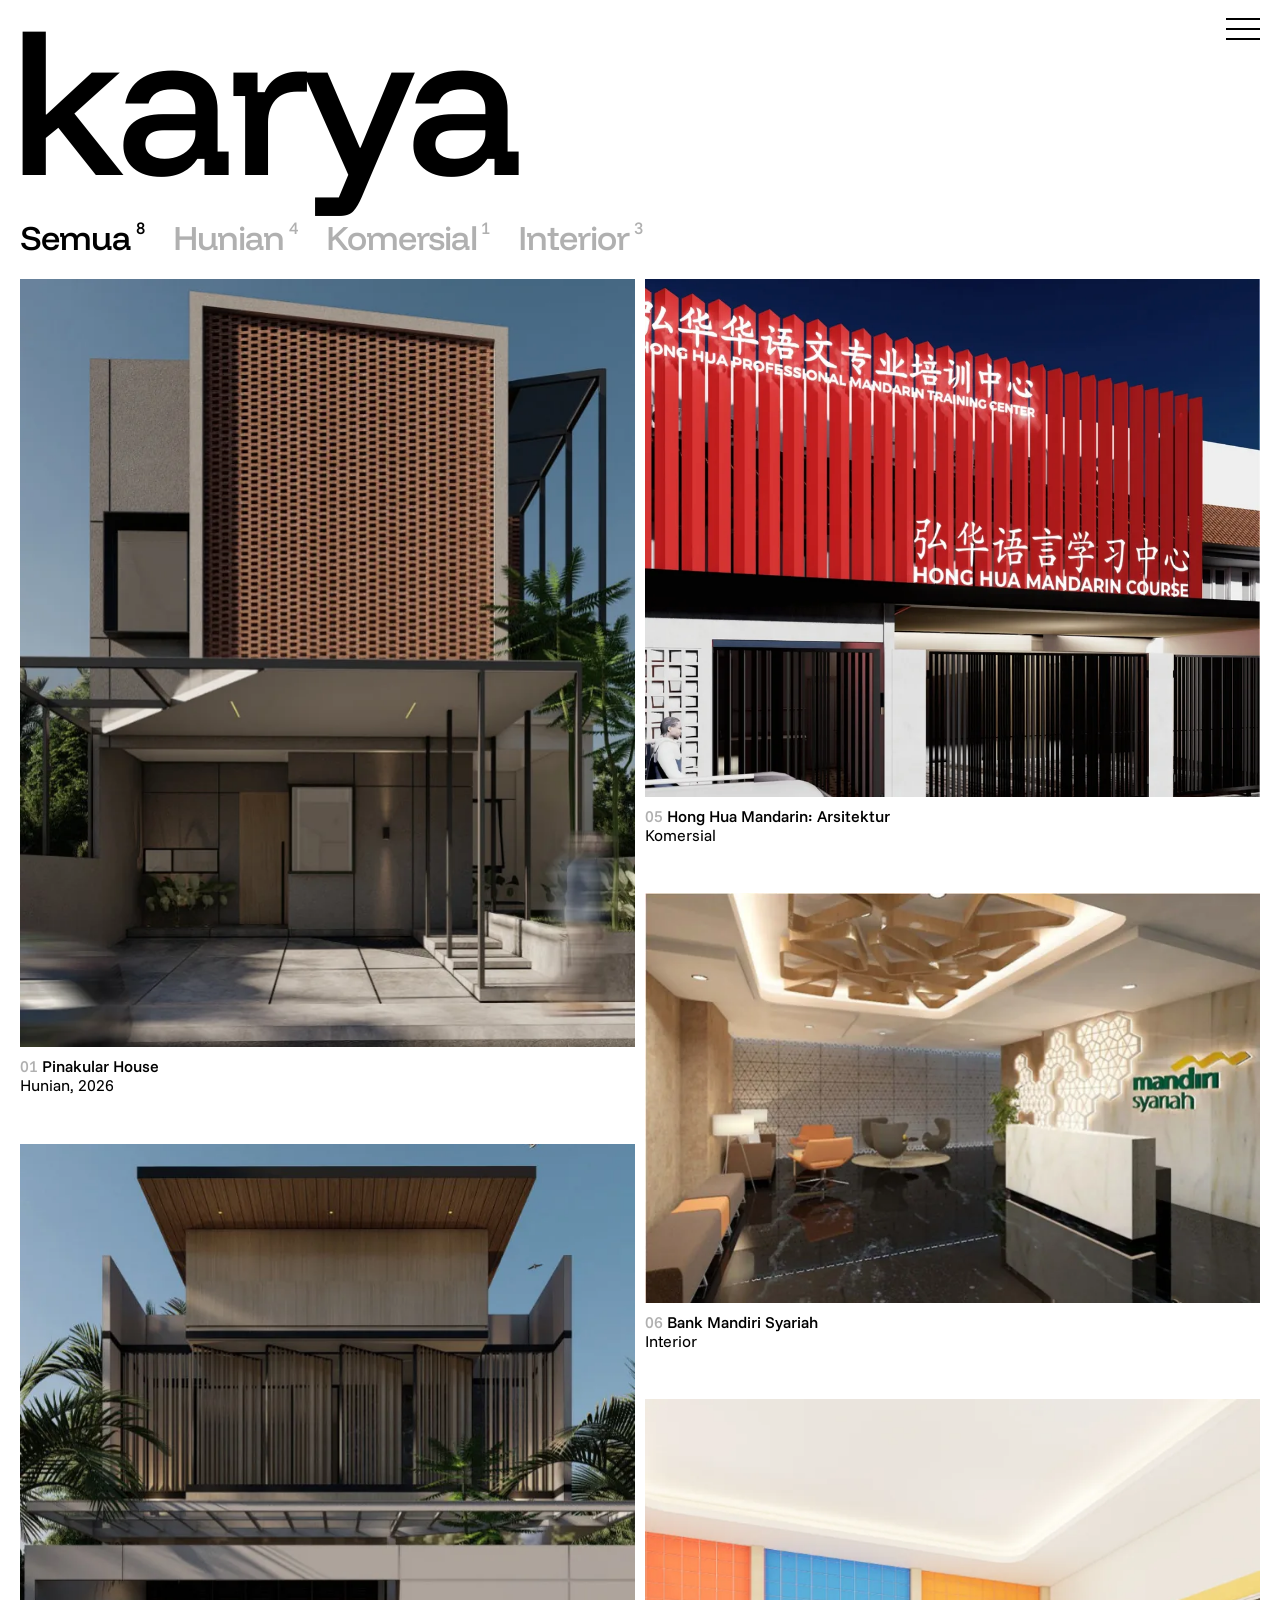
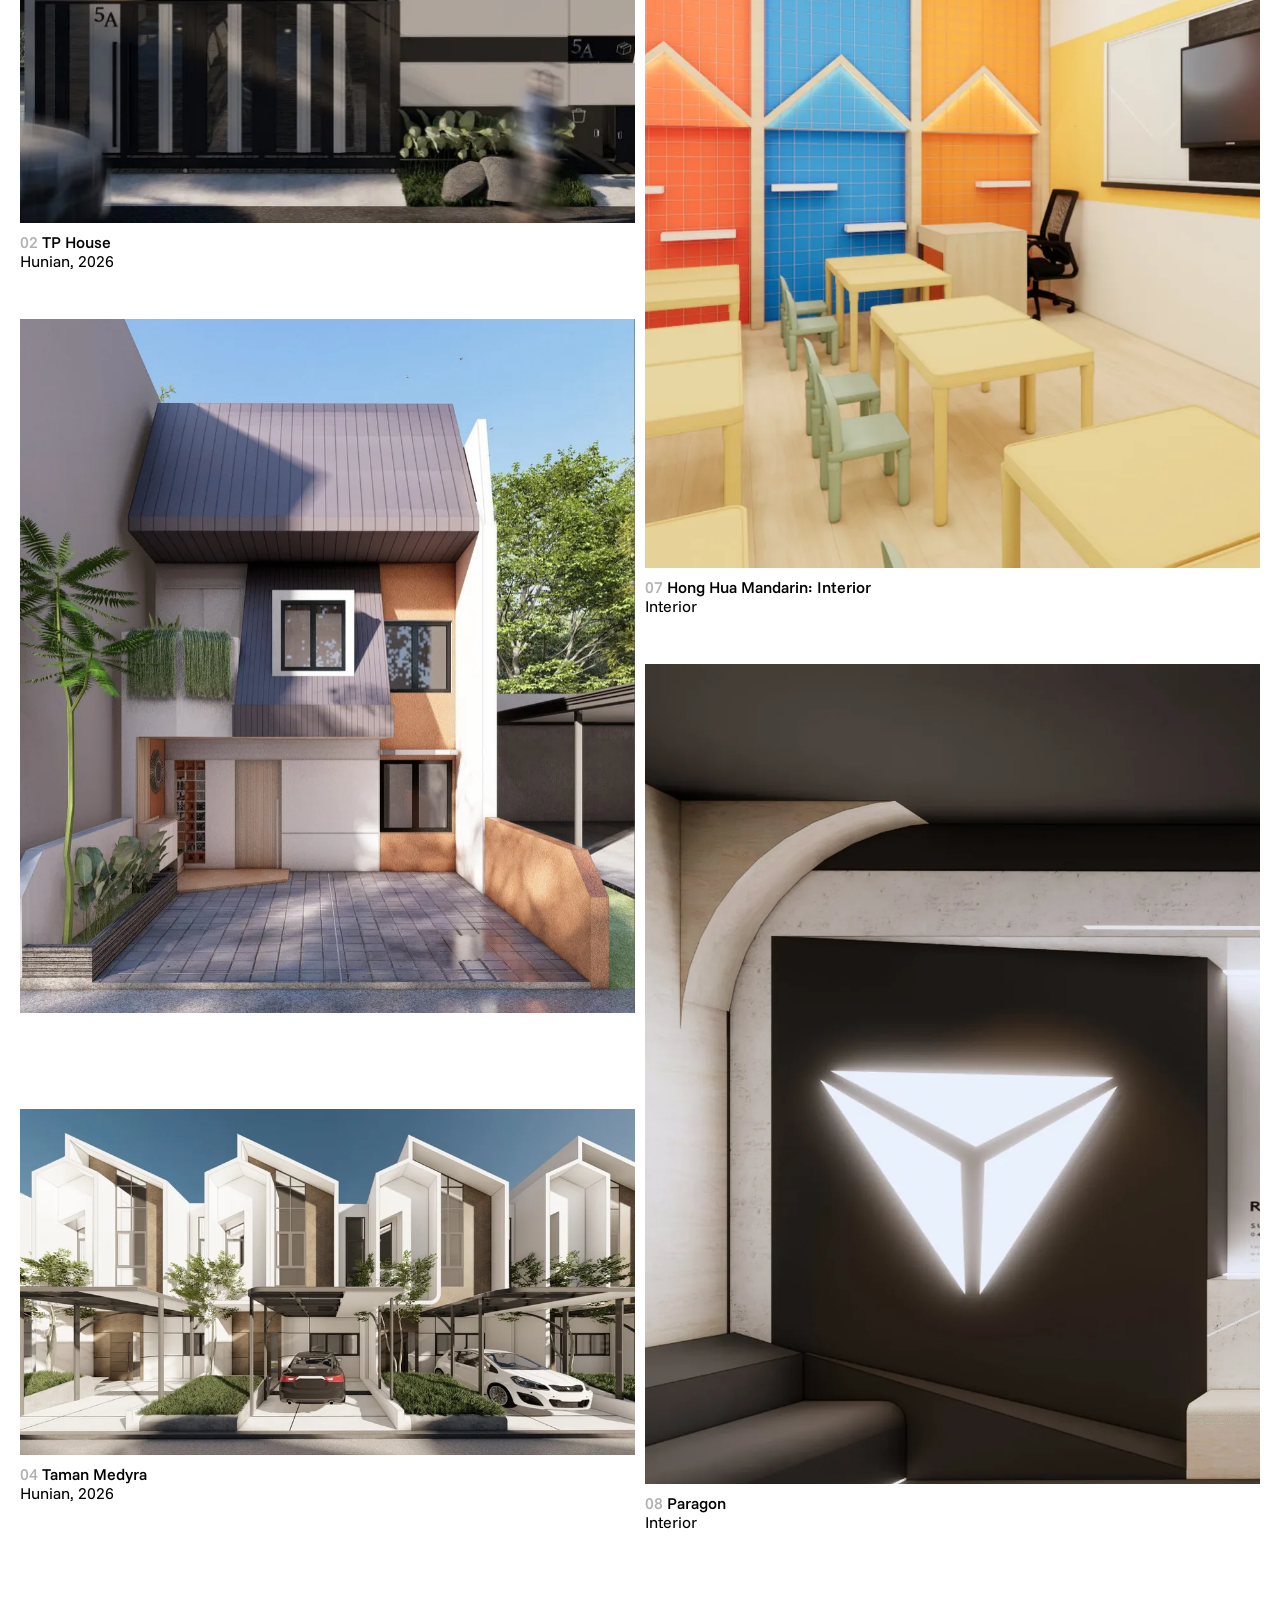
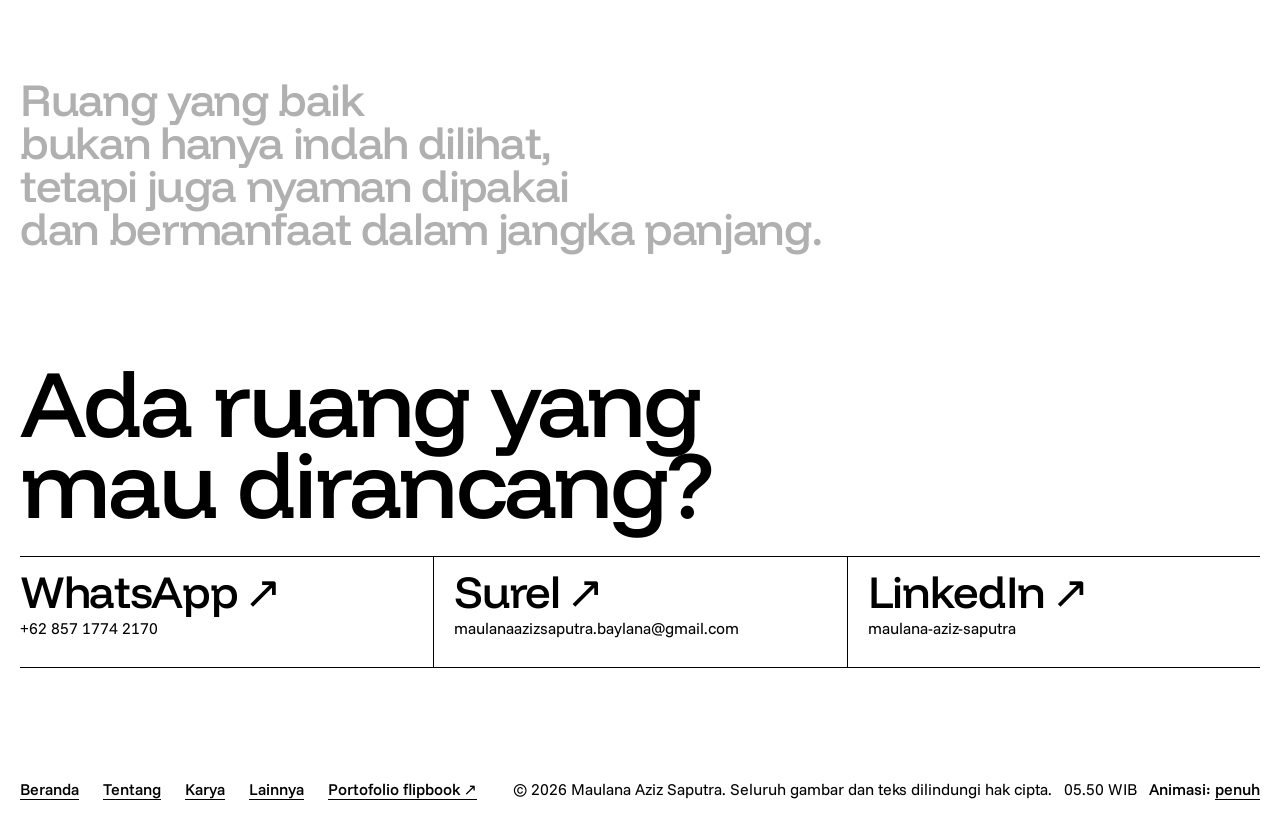
==== commit a4e8ebe4: "Tautan portofolio versi flipbook Co-Authored-By: Claude Opus 5.5 <noreply@anthropic.com>" ====
--- a/docs/karya/index.html
+++ b/docs/karya/index.html
@@ -23,7 +23,7 @@
 <link rel="preconnect" href="https://fonts.googleapis.com">
 <link rel="preconnect" href="https://fonts.gstatic.com" crossorigin>
 <link rel="stylesheet" href="https://fonts.googleapis.com/css2?family=Funnel+Display:wght@500&amp;family=Funnel+Sans:wght@400;500&amp;display=swap">
-<link rel="stylesheet" href="../assets/css/style.css?v=f7405280">
+<link rel="stylesheet" href="../assets/css/style.css?v=4924fa23">
 <script>(function(d,w){var h=d.documentElement,done=function(){h.classList.remove('fonts-wait')},m;
 try{m=w.localStorage.getItem('lana-animasi-v2')}catch(_){}
 if(m!=='hemat')m='penuh';
@@ -134,7 +134,7 @@
     <ul class="cta__list"><li data-reveal><a class="cta__link inv" href="https://wa.me/6285717742170" rel="noopener"><span class="cta__name display-type">WhatsApp<span class="cta__arrow" aria-hidden="true">↗</span></span><span class="cta__value">+62 857 1774 2170</span></a></li><li data-reveal><a class="cta__link inv" href="mailto:maulanaazizsaputra.baylana@gmail.com"><span class="cta__name display-type">Surel<span class="cta__arrow" aria-hidden="true">↗</span></span><span class="cta__value"><span class="nowrap">maulanaazizsaputra.baylana@gmail.com</span></span></a></li><li data-reveal><a class="cta__link inv" href="https://www.linkedin.com/in/maulana-aziz-saputra-90984b372" rel="me noopener"><span class="cta__name display-type">LinkedIn<span class="cta__arrow" aria-hidden="true">↗</span></span><span class="cta__value">maulana-aziz-saputra</span></a></li></ul>
   </section>
   <div class="footer-end">
-    <nav class="footer-nav" aria-label="Halaman"><a class="link" href="../">Beranda</a><a class="link" href="../tentang/">Tentang</a><a class="link" href="../karya/">Karya</a><a class="link" href="../lainnya/">Lainnya</a></nav>
+    <nav class="footer-nav" aria-label="Halaman"><a class="link" href="../">Beranda</a><a class="link" href="../tentang/">Tentang</a><a class="link" href="../karya/">Karya</a><a class="link" href="../lainnya/">Lainnya</a><a class="link" href="https://heyzine.com/flip-book/c3bf3d2d7f.html" target="_blank" rel="noopener">Portofolio flipbook<span class="ext" aria-hidden="true">↗</span><span class="sr-only"> (membuka tab baru)</span></a></nav>
     <p class="legal">© 2026 Maulana Aziz Saputra. Seluruh gambar dan teks dilindungi hak cipta.<span class="clock" data-clock hidden></span><button type="button" class="motion-toggle" data-motion-toggle hidden>Animasi: <span class="motion-toggle__state">penuh</span></button></p>
   </div>
 </footer>
--- a/docs/assets/css/style.css
+++ b/docs/assets/css/style.css
@@ -1 +1 @@
-:root{color-scheme: light;--ink: #000000;--paper: #ffffff;--charcoal: #212121;--silver: #b0b0b0;--font-display: "Funnel Display","Inter Tight",ui-sans-serif,system-ui,-apple-system,BlinkMacSystemFont,"Segoe UI",Roboto,sans-serif;--font-text: "Funnel Sans","Inter",ui-sans-serif,system-ui,-apple-system,BlinkMacSystemFont,"Segoe UI",Roboto,sans-serif;--track-giant: -0.045em;--track-display: -0.03em;--ease-out: cubic-bezier(0.23,1,0.32,1);--ease-in-out: cubic-bezier(0.77,0,0.175,1);--ease-plot: cubic-bezier(0.65,0,0.35,1);--text-caption: 16px;--text-body: 18px;--text-sub: clamp(26px,1.25vw + 18px,36px);--text-h-sm: clamp(34px,1.5vw + 26px,48px);--text-h: clamp(48px,7.36vw,106px);--text-h-lg: clamp(84px,16vw,230px);--pad: 20px;--gap: 32px;--block: 64px;--section: 112px;--rule: 1px solid var(--ink);--hair: 1px solid var(--silver);--frame-width: 0px;--ease: cubic-bezier(0.2,0,0,1)}*,*::before,*::after{box-sizing: border-box}html{-webkit-text-size-adjust: 100%;text-size-adjust: 100%;-webkit-tap-highlight-color: rgba(0,0,0,0.08)}body{margin: 0;background: var(--paper);color: var(--ink);font-family: var(--font-text);font-size: var(--text-body);font-weight: 400;line-height: 1.3;font-feature-settings: "calt" 1,"kern" 1,"liga" 1;-webkit-font-smoothing: antialiased;-moz-osx-font-smoothing: grayscale}h1,h2,h3,h4,p,ol,ul,dl,dd,figure,blockquote{margin: 0}h1,h2,h3,h4,b,strong,dt,th{font-weight: 500;text-wrap: balance}p{text-wrap: pretty}ol,ul{padding: 0;list-style: none}img{display: block;max-width: 100%;height: auto}a{color: inherit;text-decoration: none}a,button{touch-action: manipulation}[id]{scroll-margin-top: var(--pad)}[hidden]{display: none !important}::selection{background: var(--ink);color: var(--paper)}:focus-visible{outline: 2px solid var(--ink);outline-offset: 3px}.dark-band :focus-visible,.lightbox :focus-visible,.menu-stage :focus-visible{outline-color: var(--paper)}.sr-only{position: absolute;width: 1px;height: 1px;margin: -1px;padding: 0;overflow: hidden;clip: rect(0 0 0 0);white-space: nowrap;border: 0}.skip{position: absolute;top: -100px;left: var(--pad);z-index: 40;padding: 8px 12px;background: var(--ink);color: var(--paper);font-weight: 500}.skip:focus{top: var(--pad)}.link{position: relative;white-space: nowrap}.link::after{position: absolute;right: 0;bottom: -1px;left: 0;height: 1px;background: currentColor;transform-origin: left;transition: transform 0.36s var(--ease-out);content: ""}@media (hover: hover) and (pointer: fine){.link:hover::after{transform: scaleX(0);transform-origin: right}}.label{display: block;font-size: var(--text-caption);font-weight: 500;line-height: 1.2}.display-type{transition: opacity 0.5s var(--ease)}.js.fonts-wait .display-type{opacity: 0}.pic-mask{display: block}.pic,.fig img{width: 100%;height: auto;border: var(--frame-width) solid var(--ink)}.fig{margin: 0}.fig__zoom{display: block;overflow: hidden;cursor: zoom-in}.fig figcaption{max-width: 46em;margin-top: 8px;font-size: var(--text-caption);line-height: 1.2}.figs{display: grid;grid-template-columns: minmax(0,1fr);gap: 48px var(--gap);align-items: start}@media (min-width: 700px){.figs{grid-template-columns: repeat(2,minmax(0,1fr))}.fig--2{grid-column: 1 / -1}}.page-title{margin: 0;padding: var(--pad) var(--pad) 0.17em calc(var(--pad) - 0.05em);font-family: var(--font-display);font-size: var(--text-h-lg);font-weight: 500;line-height: 0.77;letter-spacing: var(--track-giant);text-transform: lowercase}.page-title--brand{font-size: min(var(--text-h-lg),calc((100vw - 2 * var(--pad) - 52px) / 4.46))}.page-title--link a{display: inline-block}.page-title--link .ch{transition: translate 0.42s var(--ease-out) calc(var(--i) * 28ms)}@media (hover: hover) and (pointer: fine){.page-title--link a:hover .ch{translate: 0 -0.1em}}.heading{font-family: var(--font-display);font-size: var(--text-h);font-weight: 500;line-height: 0.8;letter-spacing: var(--track-display)}.heading-sm{font-family: var(--font-display);font-size: var(--text-h-sm);font-weight: 500;line-height: 0.8;letter-spacing: var(--track-display)}.subheading{margin-bottom: 16px;font-size: var(--text-sub);font-weight: 500;line-height: 0.9}.lede{font-size: var(--text-sub);line-height: 1}.prose{max-width: 34em}.prose p + p{margin-top: 0.75em}.menu-toggle{position: fixed;top: 18px;right: var(--pad);z-index: 30;display: grid;align-content: space-between;width: 34px;height: 22px;padding: 0;mix-blend-mode: difference}.menu-toggle span{display: block;height: 2px;background: #ffffff;transform-origin: right;transition: transform 0.32s var(--ease-out)}@media (hover: hover) and (pointer: fine){.menu-toggle:hover span:nth-child(2){transform: scaleX(0.55)}.menu-toggle:hover span:nth-child(3){transform: scaleX(0.8);transition-delay: 40ms}}.menu-toggle:active{scale: 0.92}.menu-toggle{transition: scale 0.14s var(--ease-out)}.page-home{background: var(--charcoal)}.menu-stage{position: relative;display: grid;place-items: center;min-height: 100vh;min-height: 100dvh;padding: 72px 16px}.menu-stage__bg{position: fixed;inset: 0;z-index: 0;width: 100%;height: 100%;max-width: none;object-fit: cover}.menu-stage__cap{display: none}@media (min-width: 1024px){.menu-stage__cap{position: fixed;bottom: 14px;left: var(--pad);z-index: 2;display: block;max-width: calc(100vw - 2 * var(--pad));color: #ffffff;font-size: var(--text-caption);line-height: 1.2;mix-blend-mode: difference}.menu-stage__cap-label{font-weight: 500}.menu-stage__cap [data-cap-text]{border-bottom: 1px solid currentColor}}.menu-stage__close{position: fixed;top: 14px;right: var(--pad);z-index: 3;padding: 6px 10px;border: 0;background: var(--paper);color: var(--ink);font: 500 var(--text-caption) / 1.2 var(--font-text);cursor: pointer}.menu-sheet{position: relative;z-index: 1;display: flex;flex-direction: column;gap: 16px;width: min(84vw,340px);container-type: inline-size}.mcol{position: relative;display: block;overflow: hidden;aspect-ratio: 10 / 9;background: var(--paper);color: var(--ink)}.mcol:focus-visible{outline: 2px solid var(--ink);outline-offset: -6px}.mcol__head{position: absolute;top: 3cqi;left: 3cqi;z-index: 2;font-family: var(--font-display);font-size: 13cqi;font-weight: 500;line-height: 0.85;letter-spacing: var(--track-giant);text-transform: lowercase;white-space: nowrap}.mcol{transition: scale 0.16s var(--ease-out)}.mcol:active{scale: 0.985}.mcol__head--brand{font-size: 17.2cqi}.mcol__arrow{position: absolute;top: 3cqi;right: 3cqi;z-index: 2;font-size: 12cqi;line-height: 0.85}.mcol__preview{position: absolute;top: 19cqi;right: 3cqi;bottom: 0;left: 3cqi;display: block;overflow: hidden}.portrait{position: relative;display: block;aspect-ratio: 1080 / 1916}.portrait__img{position: relative;z-index: 1;width: 100%;height: 100%}.rings{position: absolute;top: 50%;left: 49%;z-index: 0;display: block;width: auto;max-width: none;height: 310%;aspect-ratio: 1;transform: translate(-50%,-50%);pointer-events: none}.rings__layer{position: absolute;inset: 0;width: 100%;height: 100%;max-width: none;overflow: visible;fill: none;stroke: var(--silver)}.rings circle{stroke-width: 1px;vector-effect: non-scaling-stroke}.rings__ripple{position: absolute;border: 1px solid var(--ink);border-radius: 50%;pointer-events: none}.mabout{top: 0;right: 0;left: 0}.mintro{position: absolute;top: 21cqi;left: 3cqi;z-index: 1;display: grid;font-size: 3.4cqi;line-height: 1.1}.mintro__name{margin-bottom: 0.3em;font-weight: 500}.mportrait{position: absolute;right: 2%;bottom: 0;height: 80%}.mcontact{position: absolute;bottom: 3cqi;left: 3cqi;z-index: 1;display: grid;gap: 0.7em;font-size: 2.8cqi;line-height: 1.15}.mcontact__group{display: grid}.mcontact__label{font-weight: 500}.mworks__track,.mworks__set{display: block}.mworks__set{columns: 2;column-gap: 2cqi}.mtile{display: block;margin-bottom: 3.5cqi;break-inside: avoid}.mtile__cap{display: block;margin-top: 1cqi;font-size: 2.6cqi;font-weight: 500;line-height: 1.15}.mmore__panel{display: block;height: 66%;overflow: hidden;background: var(--charcoal)}.mmore__panel img{width: 100%;height: 100%;object-fit: cover}.mmore__text{display: block;max-width: 22em;margin-top: 3cqi;font-size: 4.4cqi;font-weight: 500;line-height: 1.08}@media (min-width: 1024px){.menu-stage{padding: 0}.menu-sheet{display: grid;grid-template-columns: 43fr 33fr 24fr;gap: 0;width: min(91.667vw,(100vh - 120px) * 2);aspect-ratio: 2 / 1}.mcol{aspect-ratio: auto;height: 100%}.mcol__arrow{display: none}.mcol__head{top: 0.75cqi;left: 0.75cqi;font-size: 4.4cqi;line-height: 0.82}.mcol__head--brand{font-size: 8.4cqi}.mcol__preview{top: 5.2cqi;right: 0.6cqi;left: 0.6cqi}.mabout{top: 0;right: 0;left: 0}.mintro{top: 10cqi;left: 0.95cqi;font-size: 1.32cqi}.mportrait{right: 3%;height: 86%}.mcontact{bottom: 1.1cqi;left: 1cqi;font-size: 0.8cqi}.mworks__set{column-gap: 0.55cqi}.mtile{margin-bottom: 1.4cqi}.mtile__cap{margin-top: 0.4cqi;font-size: 0.72cqi}.mmore__panel{height: 61%}.mmore__text{margin-top: 1.4cqi;font-size: 1.36cqi}}@media (min-width: 1280px){.menu-sheet{width: min(83.333vw,(100vh - 160px) * 2)}}.menu-dialog{width: 100%;max-width: none;height: 100%;max-height: none;margin: 0;padding: 0;overflow-y: auto;overscroll-behavior: contain;border: 0;background: var(--charcoal)}.menu-dialog::backdrop{background: transparent}html:has(.menu-dialog[open]),html:has(.lightbox[open]){overflow: hidden}.about-hero{position: relative;overflow: hidden}.hero-intro{position: relative;z-index: 1;padding: 0 var(--pad);font-size: var(--text-sub);line-height: 1}.hero-intro__name{margin-bottom: 0.4em;font-weight: 500}.about-hero__portrait{width: 78%;margin: 32px 0 0 auto}.contact-row{display: flex;flex-wrap: wrap;gap: 20px 64px;font-size: var(--text-caption);line-height: 1.3}.contact-row__group{display: grid;grid-template-columns: 7rem auto}.nowrap{white-space: nowrap}@media (max-width: 559px){.contact-row{flex-direction: column;gap: 16px}.contact-row__group{grid-template-columns: minmax(0,1fr)}}.contact-row__label{font-weight: 500}.about-hero__foot{padding: var(--gap) var(--pad) var(--pad)}.contact-row--hero{flex-direction: column;gap: 12px}@media (min-width: 1280px){.contact-row--hero{flex-direction: row;gap: 20px 64px}}@media (min-width: 900px){.about-hero{display: flex;flex-direction: column;justify-content: space-between;min-height: 100vh;min-height: 100dvh}.about-hero .page-title,.about-hero__foot{position: relative;z-index: 1}.hero-intro{margin-bottom: auto}.about-hero__portrait{position: absolute;right: 3vw;bottom: 0;width: auto;height: 86%;margin: 0}}.columns4{display: grid;grid-template-columns: minmax(0,1fr);gap: var(--gap);padding: var(--section) var(--pad);font-size: var(--text-caption);line-height: 1.3}.columns4 p + p,.columns4 ul + .label{margin-top: 16px}.columns4 .label{margin-bottom: 4px}@media (min-width: 900px){.columns4{grid-template-columns: repeat(4,minmax(0,1fr));gap: 0}.columns4 > div{padding: 0 var(--pad)}.columns4 > div:first-child{padding-left: 0}.columns4 > div + div{border-left: var(--rule)}}.ruled{padding: 0 var(--pad) var(--section)}.ruled__title{margin-bottom: var(--gap)}.ruled__list{border-top: var(--rule)}.ruled__item{--inv-bleed: var(--pad);display: grid;grid-template-columns: minmax(0,1fr);gap: 8px;padding: 16px 0 24px;border-bottom: var(--rule)}.ruled__meta{font-size: var(--text-caption);font-weight: 500;font-variant-numeric: tabular-nums}.ruled__name{font-family: var(--font-display);font-size: var(--text-sub);line-height: 0.95}.ruled__text{font-size: var(--text-caption)}.ruled__org{display: block;margin-bottom: 4px;font-weight: 500}@media (min-width: 900px){.ruled__item{grid-template-columns: 11rem minmax(0,1.2fr) minmax(0,1fr);gap: var(--gap);align-items: baseline}}.filters{display: flex;flex-wrap: wrap;gap: 4px 28px;padding: 8px var(--pad) 24px}.filters[hidden]{display: none}.filters__btn{padding: 0;border: 0;background: none;color: var(--silver);font: 500 var(--text-sub) / 1 var(--font-display);letter-spacing: var(--track-display);text-align: left;cursor: pointer;transition: color 0.2s ease,scale 0.14s var(--ease-out)}.filters__btn:hover,.filters__btn[aria-pressed="true"]{color: var(--ink)}.filters__btn:active{scale: 0.96}.filters__n{margin-left: -0.12em;font-family: var(--font-text);font-size: max(16px,0.5em);letter-spacing: 0;vertical-align: 0.9em;line-height: 0}.masonry{padding: 28px var(--pad) 0;columns: 1;column-gap: 10px}.filters:not([hidden]) + .masonry{padding-top: 0}.work{margin-bottom: 48px;break-inside: avoid}.work[hidden]{display: none}.work__link{display: block}.work__media{display: block;overflow: hidden}.work__media img,.fig__zoom img{transition: scale 0.8s var(--ease-out)}@media (hover: hover) and (pointer: fine){.work__link:hover .work__media img{scale: 1.035}.fig__zoom:hover img{scale: 1.015}}.work__no{color: var(--silver);font-variant-numeric: tabular-nums}.work__cap{display: block;margin-top: 10px;font-size: var(--text-caption);line-height: 1.2}.work__title{display: block;font-weight: 500}.work__meta{display: block}.work__link:hover .work__title{text-decoration: underline;text-decoration-thickness: 1px;text-underline-offset: 0.12em}@media (min-width: 700px){.masonry{columns: 2}}.project-head{padding: 24px var(--pad) var(--gap)}.project-head__no{margin-bottom: 16px;font-size: var(--text-caption);font-weight: 500;font-variant-numeric: tabular-nums}.project-head__title{font-family: var(--font-display);font-size: var(--text-h);font-weight: 500;line-height: 0.8}.project-head__note{display: block;margin-top: 16px;font-family: var(--font-text);font-size: var(--text-sub);line-height: 0.9}.project-intro{display: grid;grid-template-columns: minmax(0,1fr);gap: var(--gap);padding: 0 var(--pad) var(--section);border-bottom: var(--rule)}.project-intro__text{display: grid;gap: var(--gap);align-content: start}.meta-row{display: grid;grid-template-columns: repeat(auto-fill,minmax(10rem,1fr));overflow: hidden;border-top: var(--rule);font-size: var(--text-caption);line-height: 1.2}.meta-row > div{margin-left: -1px;padding: 10px 12px 16px;border-bottom: var(--rule);border-left: var(--rule)}.meta-row dt{margin-bottom: 4px}@media (min-width: 900px){.project-intro--1{grid-template-columns: repeat(2,minmax(0,1fr));align-items: start}.project-intro--2 .project-intro__text{grid-template-columns: repeat(2,minmax(0,1fr))}}.row{display: grid;grid-template-columns: minmax(0,1fr);border-bottom: var(--rule)}.row__head{padding: var(--pad) var(--pad) 40px}.row__sticky > * + *{margin-top: 20px}.row__sticky > .heading-sm + *{margin-top: 28px}.row__body{min-width: 0;padding: 0 var(--pad) var(--block)}.concept{font-family: var(--font-display);font-size: var(--text-sub);font-weight: 500;line-height: 0.9}.concept span{display: block}.notes{max-width: 30em;font-size: var(--text-caption);line-height: 1.2}.notes > div{padding: 10px 0 12px;border-top: var(--hair)}.notes > div:last-child{border-bottom: var(--hair)}.notes dt{margin-bottom: 2px}@media (min-width: 1100px){.row{grid-template-columns: repeat(3,minmax(0,1fr))}.row__head{padding-bottom: var(--section)}.row__body{grid-column: 2 / 4;padding: var(--pad) var(--pad) var(--section);border-left: var(--rule)}}@media (min-width: 1100px) and (min-height: 800px){.row__sticky{position: sticky;top: var(--pad)}}.pager{display: grid;grid-template-columns: minmax(0,1fr);border-bottom: var(--rule)}.pager__cell + .pager__cell{border-top: var(--rule)}.pager__cell:empty{display: none}.pager__link{display: block;padding: var(--pad) var(--pad) var(--block)}.pager__title{display: block;margin-top: 16px;font-family: var(--font-display);font-size: var(--text-h-sm);font-weight: 500;line-height: 0.8}@media (min-width: 1100px){.pager{grid-template-columns: repeat(3,minmax(0,1fr))}.pager__cell:empty{display: block}.pager__cell + .pager__cell{border-top: 0;border-left: var(--rule)}}.biglist{margin-top: 16px;border-top: var(--rule)}.biglist li{border-bottom: var(--rule)}.biglist__link{display: block;padding: 10px var(--pad) 18px;font-family: var(--font-display);font-size: var(--text-h);font-weight: 500;line-height: 0.9}.dark-band{display: grid;gap: var(--pad);padding: var(--pad);background: var(--charcoal);color: var(--paper)}.dark-band__text{max-width: 16em;font-size: var(--text-sub);font-weight: 500;line-height: 0.9}.dark-band__media{overflow: hidden}@media (min-width: 1100px){.dark-band{grid-template-columns: minmax(0,2fr) minmax(0,1fr);align-items: end}}.section-head{display: grid;gap: 24px;padding: var(--section) var(--pad) var(--gap);border-bottom: var(--rule)}.section-head .lede{max-width: 22em}.sheet-no{margin-left: -0.06em;font-family: var(--font-display);font-size: var(--text-h);font-weight: 500;line-height: 0.8;font-variant-numeric: tabular-nums}.titleblock{border: var(--rule);font-size: var(--text-caption);line-height: 1.2;font-variant-numeric: tabular-nums}.titleblock > div{display: grid;grid-template-columns: minmax(6.5em,34%) minmax(0,1fr)}.titleblock > div + div{border-top: var(--rule)}.titleblock dt{padding: 8px 10px;border-right: var(--rule)}.titleblock dd{padding: 8px 10px}.sketches{padding: var(--gap) var(--pad) var(--section)}.site-footer{display: grid;gap: var(--block);padding: var(--section) var(--pad) var(--gap)}@media (min-width: 900px){.site-footer{gap: var(--section)}}.manifesto{max-width: 20em;font-family: var(--font-display);font-size: var(--text-h-sm);font-weight: 500;line-height: 0.95;letter-spacing: var(--track-display)}@media (min-width: 700px){.mline{display: block}}.manifesto.is-filling .mw{color: var(--silver);transition: color 0.4s ease}.manifesto.is-filling .mw.is-on{color: var(--ink)}.cta__title{max-width: 11em;margin-bottom: var(--gap);font-family: var(--font-display);font-size: var(--text-h);font-weight: 500;line-height: 0.86;letter-spacing: var(--track-display)}.cta__list{display: grid;grid-template-columns: minmax(0,1fr);border-top: var(--rule)}.cta__list > li{border-bottom: var(--rule)}.cta__link{--inv-bleed: var(--pad);display: grid;gap: 8px;padding: 14px 0 20px}.cta__name{font-family: var(--font-display);font-size: var(--text-h-sm);font-weight: 500;line-height: 0.9;letter-spacing: var(--track-display)}.cta__arrow{display: inline-block;margin-left: 0.15em;transition: rotate 0.36s var(--ease-out)}@media (hover: hover) and (pointer: fine){.cta__link:hover .cta__arrow{rotate: 45deg}}.cta__value{font-size: var(--text-caption);line-height: 1.2}@media (min-width: 900px){.cta__list{grid-template-columns: repeat(3,minmax(0,1fr))}.cta__list > li + li{border-left: var(--rule)}.cta__link{--inv-bleed: 0px;height: 100%;padding: 14px var(--pad) 28px}.cta__list > li:first-child .cta__link{padding-left: 0}}.footer-end{display: grid;gap: 12px;font-size: var(--text-caption);line-height: 1.2}.footer-nav{display: flex;flex-wrap: wrap;gap: 8px 24px;font-weight: 500}.legal{font-size: var(--text-caption);line-height: 1.2}.clock{margin-left: 0.75em;font-variant-numeric: tabular-nums}@media (min-width: 900px){.footer-end{grid-template-columns: auto minmax(0,1fr);align-items: baseline;gap: var(--gap)}.legal{text-align: right}}.plain li + li{margin-top: 2px}.missing{display: grid;gap: var(--gap);padding-bottom: var(--section)}.missing > :not(.page-title){padding: 0 var(--pad)}.missing .lede{max-width: 18em}.lightbox{width: 100%;max-width: none;height: 100%;max-height: none;margin: 0;padding: 0;overscroll-behavior: contain;border: 0;background: var(--charcoal);color: var(--paper);opacity: 0;transition: opacity 0.25s var(--ease)}.lightbox[open]{opacity: 1}@starting-style{.lightbox[open]{opacity: 0}}.lightbox::backdrop{background: var(--charcoal)}.lightbox__stage{display: grid;grid-template-rows: auto minmax(0,1fr) auto;height: 100%}.lightbox__bar,.lightbox__foot{display: flex;align-items: baseline;justify-content: space-between;gap: var(--pad);padding: 12px var(--pad);font-size: var(--text-caption);line-height: 1.2}.lightbox__bar{border-bottom: 1px solid #ffffff;font-weight: 500}.lightbox__foot{border-top: 1px solid #ffffff}.lightbox__caption{min-width: 0}.lightbox__view{position: relative;min-height: 0;touch-action: pan-y}.lightbox__img{position: absolute;inset: var(--pad);width: calc(100% - 2 * var(--pad));max-width: none;height: calc(100% - 2 * var(--pad));object-fit: contain}.lightbox__nav{display: flex;flex-shrink: 0;gap: var(--pad)}.lightbox button{padding: 4px 0;border: 0;border-bottom: 1px solid #ffffff;background: none;color: inherit;font: inherit;font-weight: 500;cursor: pointer}.lightbox button:hover{border-bottom-color: transparent}.split .w{display: inline-block;white-space: nowrap}.split .ch{display: inline-block}.motion-full .split .w{clip-path: inset(-0.5em -0.3em -0.3em -0.3em)}.motion-full:not(.fonts-wait) .split .ch{animation: ch-rise 1s var(--ease-out) calc(60ms + var(--i) * 34ms) backwards}.motion-gentle:not(.fonts-wait) .split .ch{animation: fade-in 0.5s ease calc(40ms + var(--i) * 36ms) backwards}@keyframes ch-rise{from{transform: translateY(1.4em)}}@keyframes fade-in{from{opacity: 0}}.motion-full [data-reveal]{transition: opacity 0.7s var(--ease-out) var(--d,0ms),transform 0.9s var(--ease-out) var(--d,0ms)}.motion-full [data-reveal]:not(.is-in){opacity: 0;transform: translateY(28px)}.motion-full [data-reveal="up"]{transition-duration: 0.9s,1.4s}.motion-full [data-reveal="up"]:not(.is-in){transform: translateY(110px)}.motion-full [data-reveal="iris"],.motion-full [data-reveal="iris"]:not(.is-in),.motion-full [data-reveal="plot"],.motion-full [data-reveal="plot"]:not(.is-in){opacity: 1;transform: none}.motion-full [data-reveal="iris"] .pic-mask{clip-path: circle(72% at 50% 50%);transition: clip-path 1.15s var(--ease-in-out) var(--d,0ms)}.motion-full [data-reveal="iris"]:not(.is-in) .pic-mask{clip-path: circle(0% at 50% 50%)}.motion-full [data-reveal="iris"] img{transition: transform 1.5s var(--ease-out) var(--d,0ms),scale 0.8s var(--ease-out)}.motion-full [data-reveal="iris"]:not(.is-in) img{transform: scale(1.18)}.motion-full [data-reveal="plot"]{position: relative}.motion-full [data-reveal="plot"] .pic-mask{clip-path: inset(0 0 0 0);transition: clip-path 1.6s var(--ease-plot) var(--d,0ms)}.motion-full [data-reveal="plot"]:not(.is-in) .pic-mask{clip-path: inset(0 0 100% 0)}.motion-full [data-reveal="plot"]::after{position: absolute;top: 0;right: 0;left: 0;height: 2px;background: var(--ink);opacity: 0;pointer-events: none;content: ""}.motion-full [data-reveal="plot"].is-in::after{animation: plot-head 1.6s var(--ease-plot) var(--d,0ms) both}@keyframes plot-head{0%{top: 0;opacity: 1}96%{top: calc(100% - 2px);opacity: 1}100%{top: calc(100% - 2px);opacity: 0}}.motion-gentle [data-reveal]{transition: opacity 0.6s ease var(--d,0ms)}.motion-gentle [data-reveal]:not(.is-in){opacity: 0}.js:not(.reveal-ready) [data-reveal],.js:not(.reveal-ready) [data-reveal] img,.js:not(.reveal-ready) [data-reveal] .pic-mask,.js:not(.reveal-ready) .rings__layer{animation: reveal-failsafe 0.01s 3s forwards}@keyframes reveal-failsafe{to{opacity: 1;transform: none;clip-path: none}}.motion-full .rings__layer,.motion-gentle .rings__layer{opacity: 0}.motion-full .rings.is-drawn .rings__layer{animation: ring-in 1.3s var(--ease-out) calc(var(--k,0) * 110ms) forwards}.motion-gentle .rings.is-drawn .rings__layer{animation: ring-fade 0.8s ease calc(var(--k,0) * 100ms) forwards}.rings--parallax .rings__layer{will-change: transform}.motion-full .rings{animation: rings-drift 13s ease-in-out infinite alternate}@keyframes ring-in{from{opacity: 0;transform: scale(0.86)}to{opacity: 1;transform: none}}@keyframes ring-fade{to{opacity: 1}}@keyframes rings-drift{0%{translate: -0.9% 0.5%}50%{translate: 0.4% -0.7%}100%{translate: 1% 0.6%}}@supports (animation-timeline: scroll()){.motion-full .about-hero .rings{animation: rings-drift 13s ease-in-out infinite alternate,rings-open linear both;animation-timeline: auto,scroll(root);animation-range: normal,0 100vh}}@keyframes rings-open{from{transform: translate(-50%,-50%)}to{transform: translate(-50%,-50%) scale(1.35)}}.has-cursor,.has-cursor *{cursor: none !important}.cursor{position: fixed;top: 0;left: 0;z-index: 2147483000;width: 0;height: 0;pointer-events: none;mix-blend-mode: difference;opacity: 0;transition: opacity 0.2s ease}.cursor.is-shown{opacity: 1}.cursor__ring{position: absolute;top: 0;left: 0;width: 240px;height: 240px;max-width: none;overflow: visible;will-change: transform}.cursor__ring circle{fill: transparent;stroke: #ffffff;stroke-width: 1.5px;vector-effect: non-scaling-stroke;transition: fill 0.2s ease}.cursor[data-state="link"] .cursor__ring circle{fill: #ffffff}.cursor__dot{position: absolute;top: 0;left: 0;width: 6px;height: 6px;border-radius: 50%;background: #ffffff;transition: opacity 0.15s ease}.cursor:not([data-state="idle"]) .cursor__dot{opacity: 0}.cursor__label{position: absolute;top: 0;left: 0;color: #ffffff;font: 500 var(--text-caption) / 1 var(--font-text);white-space: nowrap;opacity: 0;transition: opacity 0.18s ease}.cursor[data-state="label"] .cursor__label{opacity: 1}.cursor-lens{position: fixed;top: 0;left: 0;z-index: 2147482999;width: 240px;height: 240px;pointer-events: none}.cursor-lens img{width: 100%;height: 100%;border-radius: 50%;background: var(--paper);object-fit: cover;opacity: 0;transition: opacity 0.24s ease}.motion-full .cursor-lens img{transform: scale(0.4);transition: transform 0.42s var(--ease-out),opacity 0.24s ease}.cursor-lens.is-on img{opacity: 1;transform: none}@starting-style{.cursor-lens.is-on img{opacity: 0}.motion-full .cursor-lens.is-on img{transform: scale(0.4)}}.mcol--about{--n: 0}.mcol--works{--n: 1}.mcol--more{--n: 2}.motion-full .menu-stage__bg{animation: bg-drift 14s var(--ease-out) both}.motion-full .mcol{animation: mcol-in 0.95s var(--ease-out) calc(120ms + var(--n) * 90ms) backwards}.motion-full .menu-dialog .mcol{animation-delay: calc(300ms + var(--n) * 80ms)}.motion-full .mworks__track{animation: works-roll 48s linear infinite;will-change: transform}.motion-full .mcol--works:hover .mworks__track{animation-play-state: paused}.motion-full .mmore__panel img{animation: sketch-pan 22s ease-in-out infinite alternate}.motion-gentle .mcol{animation: fade-in 0.7s ease calc(100ms + var(--n) * 90ms) backwards}.motion-gentle .menu-dialog .mcol{animation-delay: calc(160ms + var(--n) * 80ms)}@keyframes bg-drift{from{transform: scale(1.14)}to{transform: scale(1.02)}}@keyframes mcol-in{from{opacity: 0;transform: translateY(56px)}}@keyframes works-roll{to{transform: translateY(-50%)}}@keyframes sketch-pan{from{transform: scale(1.2) translate(-5%,3%)}to{transform: scale(1.2) translate(5%,-3%)}}.motion-full .menu-dialog{clip-path: circle(150% at var(--mx,100%) var(--my,0%));transition: clip-path 0.76s var(--ease-in-out)}.motion-full .menu-dialog.is-closing{clip-path: circle(0% at var(--mx,100%) var(--my,0%));transition-duration: 0.48s}.motion-gentle .menu-dialog{transition: opacity 0.3s ease}.motion-gentle .menu-dialog.is-closing{opacity: 0;transition-duration: 0.2s}@starting-style{.motion-full .menu-dialog[open]{clip-path: circle(0% at var(--mx,100%) var(--my,0%))}.motion-gentle .menu-dialog[open]{opacity: 0}}@supports (animation-timeline: view()){.motion-full .dark-band__media img{animation: band-zoom linear both;animation-timeline: view();animation-range: entry 0% cover 55%}}@keyframes band-zoom{from{transform: scale(1.2)}to{transform: none}}@view-transition{navigation: auto}html.motion-full::view-transition-old(root){animation: vt-old 0.72s var(--ease-in-out) both}html.motion-full::view-transition-new(root){animation: vt-new 0.72s var(--ease-in-out) both}html.motion-gentle::view-transition-old(root),html.motion-gentle::view-transition-new(root){animation-duration: 0.3s}@keyframes vt-old{to{transform: scale(0.98)}}@keyframes vt-new{from{clip-path: circle(0px at var(--vt-x,50vw) var(--vt-y,50vh))}to{clip-path: circle(var(--vt-r,150vmax) at var(--vt-x,50vw) var(--vt-y,50vh))}}.inv{position: relative}.inv::after{position: absolute;inset: 0 calc(-1 * var(--inv-bleed,0px));z-index: 2;background: #ffffff;mix-blend-mode: difference;pointer-events: none;clip-path: circle(0px at calc(var(--x,0px) + var(--inv-bleed,0px)) var(--y,50%));transition: clip-path 0.55s var(--ease-out);content: ""}@media (hover: hover) and (pointer: fine){.inv:hover::after{clip-path: circle(150% at calc(var(--x,0px) + var(--inv-bleed,0px)) var(--y,50%))}}.inv:focus-visible::after{clip-path: circle(150% at 0 50%)}.motion-gentle .inv::after{clip-path: none;opacity: 0;transition: opacity 0.25s ease}@media (hover: hover) and (pointer: fine){.motion-gentle .inv:hover::after{opacity: 1}}.motion-gentle .inv:focus-visible::after{opacity: 1}.motion-toggle{padding: 0;border: 0;background: none;color: inherit;font: 500 var(--text-caption) / 1.2 var(--font-text);text-align: left;white-space: nowrap;cursor: pointer;transition: scale 0.14s var(--ease-out)}.motion-toggle:active{scale: 0.96}.motion-toggle__state{border-bottom: 1px solid currentColor}.legal .motion-toggle{margin-left: 0.75em}.menu-stage .motion-toggle{position: fixed;top: 18px;left: var(--pad);z-index: 2;color: #ffffff;mix-blend-mode: difference}@media (min-width: 1024px){.menu-stage .motion-toggle{top: auto;right: var(--pad);bottom: 14px;left: auto}}@media (prefers-reduced-motion: reduce){html:not(.js) .display-type,html:not(.js) .lightbox,html:not(.js) .link::after,html:not(.js) .inv::after,html:not(.js) .menu-toggle span{transition: none}}+:root{color-scheme: light;--ink: #000000;--paper: #ffffff;--charcoal: #212121;--silver: #b0b0b0;--font-display: "Funnel Display","Inter Tight",ui-sans-serif,system-ui,-apple-system,BlinkMacSystemFont,"Segoe UI",Roboto,sans-serif;--font-text: "Funnel Sans","Inter",ui-sans-serif,system-ui,-apple-system,BlinkMacSystemFont,"Segoe UI",Roboto,sans-serif;--track-giant: -0.045em;--track-display: -0.03em;--ease-out: cubic-bezier(0.23,1,0.32,1);--ease-in-out: cubic-bezier(0.77,0,0.175,1);--ease-plot: cubic-bezier(0.65,0,0.35,1);--text-caption: 16px;--text-body: 18px;--text-sub: clamp(26px,1.25vw + 18px,36px);--text-h-sm: clamp(34px,1.5vw + 26px,48px);--text-h: clamp(48px,7.36vw,106px);--text-h-lg: clamp(84px,16vw,230px);--pad: 20px;--gap: 32px;--block: 64px;--section: 112px;--rule: 1px solid var(--ink);--hair: 1px solid var(--silver);--frame-width: 0px;--ease: cubic-bezier(0.2,0,0,1)}*,*::before,*::after{box-sizing: border-box}html{-webkit-text-size-adjust: 100%;text-size-adjust: 100%;-webkit-tap-highlight-color: rgba(0,0,0,0.08)}body{margin: 0;background: var(--paper);color: var(--ink);font-family: var(--font-text);font-size: var(--text-body);font-weight: 400;line-height: 1.3;font-feature-settings: "calt" 1,"kern" 1,"liga" 1;-webkit-font-smoothing: antialiased;-moz-osx-font-smoothing: grayscale}h1,h2,h3,h4,p,ol,ul,dl,dd,figure,blockquote{margin: 0}h1,h2,h3,h4,b,strong,dt,th{font-weight: 500;text-wrap: balance}p{text-wrap: pretty}ol,ul{padding: 0;list-style: none}img{display: block;max-width: 100%;height: auto}a{color: inherit;text-decoration: none}a,button{touch-action: manipulation}[id]{scroll-margin-top: var(--pad)}[hidden]{display: none !important}::selection{background: var(--ink);color: var(--paper)}:focus-visible{outline: 2px solid var(--ink);outline-offset: 3px}.dark-band :focus-visible,.lightbox :focus-visible,.menu-stage :focus-visible{outline-color: var(--paper)}.sr-only{position: absolute;width: 1px;height: 1px;margin: -1px;padding: 0;overflow: hidden;clip: rect(0 0 0 0);white-space: nowrap;border: 0}.skip{position: absolute;top: -100px;left: var(--pad);z-index: 40;padding: 8px 12px;background: var(--ink);color: var(--paper);font-weight: 500}.skip:focus{top: var(--pad)}.link{position: relative;white-space: nowrap}.link::after{position: absolute;right: 0;bottom: -1px;left: 0;height: 1px;background: currentColor;transform-origin: left;transition: transform 0.36s var(--ease-out);content: ""}@media (hover: hover) and (pointer: fine){.link:hover::after{transform: scaleX(0);transform-origin: right}}.ext{display: inline-block;margin-left: 0.15em;transition: rotate 0.36s var(--ease-out)}@media (hover: hover) and (pointer: fine){a:hover > .ext{rotate: 45deg}}.label{display: block;font-size: var(--text-caption);font-weight: 500;line-height: 1.2}.display-type{transition: opacity 0.5s var(--ease)}.js.fonts-wait .display-type{opacity: 0}.pic-mask{display: block}.pic,.fig img{width: 100%;height: auto;border: var(--frame-width) solid var(--ink)}.fig{margin: 0}.fig__zoom{display: block;overflow: hidden;cursor: zoom-in}.fig figcaption{max-width: 46em;margin-top: 8px;font-size: var(--text-caption);line-height: 1.2}.figs{display: grid;grid-template-columns: minmax(0,1fr);gap: 48px var(--gap);align-items: start}@media (min-width: 700px){.figs{grid-template-columns: repeat(2,minmax(0,1fr))}.fig--2{grid-column: 1 / -1}}.page-title{margin: 0;padding: var(--pad) var(--pad) 0.17em calc(var(--pad) - 0.05em);font-family: var(--font-display);font-size: var(--text-h-lg);font-weight: 500;line-height: 0.77;letter-spacing: var(--track-giant);text-transform: lowercase}.page-title--brand{font-size: min(var(--text-h-lg),calc((100vw - 2 * var(--pad) - 52px) / 4.46))}.page-title--link a{display: inline-block}.page-title--link .ch{transition: translate 0.42s var(--ease-out) calc(var(--i) * 28ms)}@media (hover: hover) and (pointer: fine){.page-title--link a:hover .ch{translate: 0 -0.1em}}.heading{font-family: var(--font-display);font-size: var(--text-h);font-weight: 500;line-height: 0.8;letter-spacing: var(--track-display)}.heading-sm{font-family: var(--font-display);font-size: var(--text-h-sm);font-weight: 500;line-height: 0.8;letter-spacing: var(--track-display)}.subheading{margin-bottom: 16px;font-size: var(--text-sub);font-weight: 500;line-height: 0.9}.lede{font-size: var(--text-sub);line-height: 1}.prose{max-width: 34em}.prose p + p{margin-top: 0.75em}.menu-toggle{position: fixed;top: 18px;right: var(--pad);z-index: 30;display: grid;align-content: space-between;width: 34px;height: 22px;padding: 0;mix-blend-mode: difference}.menu-toggle span{display: block;height: 2px;background: #ffffff;transform-origin: right;transition: transform 0.32s var(--ease-out)}@media (hover: hover) and (pointer: fine){.menu-toggle:hover span:nth-child(2){transform: scaleX(0.55)}.menu-toggle:hover span:nth-child(3){transform: scaleX(0.8);transition-delay: 40ms}}.menu-toggle:active{scale: 0.92}.menu-toggle{transition: scale 0.14s var(--ease-out)}.page-home{background: var(--charcoal)}.menu-stage{position: relative;display: grid;place-items: center;min-height: 100vh;min-height: 100dvh;padding: 72px 16px}.menu-stage__bg{position: fixed;inset: 0;z-index: 0;width: 100%;height: 100%;max-width: none;object-fit: cover}.menu-stage__cap{display: none}@media (min-width: 1024px){.menu-stage__cap{position: fixed;bottom: 14px;left: var(--pad);z-index: 2;display: block;max-width: calc(100vw - 2 * var(--pad));color: #ffffff;font-size: var(--text-caption);line-height: 1.2;mix-blend-mode: difference}.menu-stage__cap-label{font-weight: 500}.menu-stage__cap [data-cap-text]{border-bottom: 1px solid currentColor}}.menu-stage__close{position: fixed;top: 14px;right: var(--pad);z-index: 3;padding: 6px 10px;border: 0;background: var(--paper);color: var(--ink);font: 500 var(--text-caption) / 1.2 var(--font-text);cursor: pointer}.menu-sheet{position: relative;z-index: 1;display: flex;flex-direction: column;gap: 16px;width: min(84vw,340px);container-type: inline-size}.mcol{position: relative;display: block;overflow: hidden;aspect-ratio: 10 / 9;background: var(--paper);color: var(--ink)}.mcol:focus-visible{outline: 2px solid var(--ink);outline-offset: -6px}.mcol__head{position: absolute;top: 3cqi;left: 3cqi;z-index: 2;font-family: var(--font-display);font-size: 13cqi;font-weight: 500;line-height: 0.85;letter-spacing: var(--track-giant);text-transform: lowercase;white-space: nowrap}.mcol{transition: scale 0.16s var(--ease-out)}.mcol:active{scale: 0.985}.mcol__head--brand{font-size: 17.2cqi}.mcol__arrow{position: absolute;top: 3cqi;right: 3cqi;z-index: 2;font-size: 12cqi;line-height: 0.85}.mcol__preview{position: absolute;top: 19cqi;right: 3cqi;bottom: 0;left: 3cqi;display: block;overflow: hidden}.portrait{position: relative;display: block;aspect-ratio: 1080 / 1916}.portrait__img{position: relative;z-index: 1;width: 100%;height: 100%}.rings{position: absolute;top: 50%;left: 49%;z-index: 0;display: block;width: auto;max-width: none;height: 310%;aspect-ratio: 1;transform: translate(-50%,-50%);pointer-events: none}.rings__layer{position: absolute;inset: 0;width: 100%;height: 100%;max-width: none;overflow: visible;fill: none;stroke: var(--silver)}.rings circle{stroke-width: 1px;vector-effect: non-scaling-stroke}.rings__ripple{position: absolute;border: 1px solid var(--ink);border-radius: 50%;pointer-events: none}.mabout{top: 0;right: 0;left: 0}.mintro{position: absolute;top: 21cqi;left: 3cqi;z-index: 1;display: grid;font-size: 3.4cqi;line-height: 1.1}.mintro__name{margin-bottom: 0.3em;font-weight: 500}.mportrait{position: absolute;right: 2%;bottom: 0;height: 80%}.mcontact{position: absolute;bottom: 3cqi;left: 3cqi;z-index: 1;display: grid;gap: 0.7em;font-size: 2.8cqi;line-height: 1.15}.mcontact__group{display: grid}.mcontact__label{font-weight: 500}.mworks__track,.mworks__set{display: block}.mworks__set{columns: 2;column-gap: 2cqi}.mtile{display: block;margin-bottom: 3.5cqi;break-inside: avoid}.mtile__cap{display: block;margin-top: 1cqi;font-size: 2.6cqi;font-weight: 500;line-height: 1.15}.mmore__panel{display: block;height: 66%;overflow: hidden;background: var(--charcoal)}.mmore__panel img{width: 100%;height: 100%;object-fit: cover}.mmore__text{display: block;max-width: 22em;margin-top: 3cqi;font-size: 4.4cqi;font-weight: 500;line-height: 1.08}@media (min-width: 1024px){.menu-stage{padding: 0}.menu-sheet{display: grid;grid-template-columns: 43fr 33fr 24fr;gap: 0;width: min(91.667vw,(100vh - 120px) * 2);aspect-ratio: 2 / 1}.mcol{aspect-ratio: auto;height: 100%}.mcol__arrow{display: none}.mcol__head{top: 0.75cqi;left: 0.75cqi;font-size: 4.4cqi;line-height: 0.82}.mcol__head--brand{font-size: 8.4cqi}.mcol__preview{top: 5.2cqi;right: 0.6cqi;left: 0.6cqi}.mabout{top: 0;right: 0;left: 0}.mintro{top: 10cqi;left: 0.95cqi;font-size: 1.32cqi}.mportrait{right: 3%;height: 86%}.mcontact{bottom: 1.1cqi;left: 1cqi;font-size: 0.8cqi}.mworks__set{column-gap: 0.55cqi}.mtile{margin-bottom: 1.4cqi}.mtile__cap{margin-top: 0.4cqi;font-size: 0.72cqi}.mmore__panel{height: 61%}.mmore__text{margin-top: 1.4cqi;font-size: 1.36cqi}}@media (min-width: 1280px){.menu-sheet{width: min(83.333vw,(100vh - 160px) * 2)}}.menu-dialog{width: 100%;max-width: none;height: 100%;max-height: none;margin: 0;padding: 0;overflow-y: auto;overscroll-behavior: contain;border: 0;background: var(--charcoal)}.menu-dialog::backdrop{background: transparent}html:has(.menu-dialog[open]),html:has(.lightbox[open]){overflow: hidden}.about-hero{position: relative;overflow: hidden}.hero-intro{position: relative;z-index: 1;padding: 0 var(--pad);font-size: var(--text-sub);line-height: 1}.hero-intro__name{margin-bottom: 0.4em;font-weight: 500}.about-hero__portrait{width: 78%;margin: 32px 0 0 auto}.contact-row{display: flex;flex-wrap: wrap;gap: 20px 64px;font-size: var(--text-caption);line-height: 1.3}.contact-row__group{display: grid;grid-template-columns: 7rem auto}.nowrap{white-space: nowrap}@media (max-width: 559px){.contact-row{flex-direction: column;gap: 16px}.contact-row__group{grid-template-columns: minmax(0,1fr)}}.contact-row__label{font-weight: 500}.about-hero__foot{padding: var(--gap) var(--pad) var(--pad)}.contact-row--hero{flex-direction: column;gap: 12px}@media (min-width: 1280px){.contact-row--hero{flex-direction: row;gap: 20px 64px}}@media (min-width: 900px){.about-hero{display: flex;flex-direction: column;justify-content: space-between;min-height: 100vh;min-height: 100dvh}.about-hero .page-title,.about-hero__foot{position: relative;z-index: 1}.hero-intro{margin-bottom: auto}.about-hero__portrait{position: absolute;right: 3vw;bottom: 0;width: auto;height: 86%;margin: 0}}.columns4{display: grid;grid-template-columns: minmax(0,1fr);gap: var(--gap);padding: var(--section) var(--pad);font-size: var(--text-caption);line-height: 1.3}.columns4 p + p,.columns4 ul + .label{margin-top: 16px}.columns4 .label{margin-bottom: 4px}@media (min-width: 900px){.columns4{grid-template-columns: repeat(4,minmax(0,1fr));gap: 0}.columns4 > div{padding: 0 var(--pad)}.columns4 > div:first-child{padding-left: 0}.columns4 > div + div{border-left: var(--rule)}}.ruled{padding: 0 var(--pad) var(--section)}.ruled__title{margin-bottom: var(--gap)}.ruled__list{border-top: var(--rule)}.ruled__item{--inv-bleed: var(--pad);display: grid;grid-template-columns: minmax(0,1fr);gap: 8px;padding: 16px 0 24px;border-bottom: var(--rule)}.ruled__meta{font-size: var(--text-caption);font-weight: 500;font-variant-numeric: tabular-nums}.ruled__name{font-family: var(--font-display);font-size: var(--text-sub);line-height: 0.95}.ruled__text{font-size: var(--text-caption)}.ruled__org{display: block;margin-bottom: 4px;font-weight: 500}@media (min-width: 900px){.ruled__item{grid-template-columns: 11rem minmax(0,1.2fr) minmax(0,1fr);gap: var(--gap);align-items: baseline}}.filters{display: flex;flex-wrap: wrap;gap: 4px 28px;padding: 8px var(--pad) 24px}.filters[hidden]{display: none}.filters__btn{padding: 0;border: 0;background: none;color: var(--silver);font: 500 var(--text-sub) / 1 var(--font-display);letter-spacing: var(--track-display);text-align: left;cursor: pointer;transition: color 0.2s ease,scale 0.14s var(--ease-out)}.filters__btn:hover,.filters__btn[aria-pressed="true"]{color: var(--ink)}.filters__btn:active{scale: 0.96}.filters__n{margin-left: -0.12em;font-family: var(--font-text);font-size: max(16px,0.5em);letter-spacing: 0;vertical-align: 0.9em;line-height: 0}.masonry{padding: 28px var(--pad) 0;columns: 1;column-gap: 10px}.filters:not([hidden]) + .masonry{padding-top: 0}.work{margin-bottom: 48px;break-inside: avoid}.work[hidden]{display: none}.work__link{display: block}.work__media{display: block;overflow: hidden}.work__media img,.fig__zoom img{transition: scale 0.8s var(--ease-out)}@media (hover: hover) and (pointer: fine){.work__link:hover .work__media img{scale: 1.035}.fig__zoom:hover img{scale: 1.015}}.work__no{color: var(--silver);font-variant-numeric: tabular-nums}.work__cap{display: block;margin-top: 10px;font-size: var(--text-caption);line-height: 1.2}.work__title{display: block;font-weight: 500}.work__meta{display: block}.work__link:hover .work__title{text-decoration: underline;text-decoration-thickness: 1px;text-underline-offset: 0.12em}@media (min-width: 700px){.masonry{columns: 2}}.project-head{padding: 24px var(--pad) var(--gap)}.project-head__no{margin-bottom: 16px;font-size: var(--text-caption);font-weight: 500;font-variant-numeric: tabular-nums}.project-head__title{font-family: var(--font-display);font-size: var(--text-h);font-weight: 500;line-height: 0.8}.project-head__note{display: block;margin-top: 16px;font-family: var(--font-text);font-size: var(--text-sub);line-height: 0.9}.project-intro{display: grid;grid-template-columns: minmax(0,1fr);gap: var(--gap);padding: 0 var(--pad) var(--section);border-bottom: var(--rule)}.project-intro__text{display: grid;gap: var(--gap);align-content: start}.meta-row{display: grid;grid-template-columns: repeat(auto-fill,minmax(10rem,1fr));overflow: hidden;border-top: var(--rule);font-size: var(--text-caption);line-height: 1.2}.meta-row > div{margin-left: -1px;padding: 10px 12px 16px;border-bottom: var(--rule);border-left: var(--rule)}.meta-row dt{margin-bottom: 4px}@media (min-width: 900px){.project-intro--1{grid-template-columns: repeat(2,minmax(0,1fr));align-items: start}.project-intro--2 .project-intro__text{grid-template-columns: repeat(2,minmax(0,1fr))}}.row{display: grid;grid-template-columns: minmax(0,1fr);border-bottom: var(--rule)}.row__head{padding: var(--pad) var(--pad) 40px}.row__sticky > * + *{margin-top: 20px}.row__sticky > .heading-sm + *{margin-top: 28px}.row__body{min-width: 0;padding: 0 var(--pad) var(--block)}.concept{font-family: var(--font-display);font-size: var(--text-sub);font-weight: 500;line-height: 0.9}.concept span{display: block}.notes{max-width: 30em;font-size: var(--text-caption);line-height: 1.2}.notes > div{padding: 10px 0 12px;border-top: var(--hair)}.notes > div:last-child{border-bottom: var(--hair)}.notes dt{margin-bottom: 2px}@media (min-width: 1100px){.row{grid-template-columns: repeat(3,minmax(0,1fr))}.row__head{padding-bottom: var(--section)}.row__body{grid-column: 2 / 4;padding: var(--pad) var(--pad) var(--section);border-left: var(--rule)}}@media (min-width: 1100px) and (min-height: 800px){.row__sticky{position: sticky;top: var(--pad)}}.pager{display: grid;grid-template-columns: minmax(0,1fr);border-bottom: var(--rule)}.pager__cell + .pager__cell{border-top: var(--rule)}.pager__cell:empty{display: none}.pager__link{display: block;padding: var(--pad) var(--pad) var(--block)}.pager__title{display: block;margin-top: 16px;font-family: var(--font-display);font-size: var(--text-h-sm);font-weight: 500;line-height: 0.8}@media (min-width: 1100px){.pager{grid-template-columns: repeat(3,minmax(0,1fr))}.pager__cell:empty{display: block}.pager__cell + .pager__cell{border-top: 0;border-left: var(--rule)}}.biglist{margin-top: 16px;border-top: var(--rule)}.biglist li{border-bottom: var(--rule)}.biglist__link{display: block;padding: 10px var(--pad) 18px;font-family: var(--font-display);font-size: var(--text-h);font-weight: 500;line-height: 0.9}.dark-band{display: grid;gap: var(--pad);padding: var(--pad);background: var(--charcoal);color: var(--paper)}.dark-band__text{max-width: 16em;font-size: var(--text-sub);font-weight: 500;line-height: 0.9}.dark-band__media{overflow: hidden}@media (min-width: 1100px){.dark-band{grid-template-columns: minmax(0,2fr) minmax(0,1fr);align-items: end}}.section-head{display: grid;gap: 24px;padding: var(--section) var(--pad) var(--gap);border-bottom: var(--rule)}.section-head .lede{max-width: 22em}.sheet-no{margin-left: -0.06em;font-family: var(--font-display);font-size: var(--text-h);font-weight: 500;line-height: 0.8;font-variant-numeric: tabular-nums}.titleblock{border: var(--rule);font-size: var(--text-caption);line-height: 1.2;font-variant-numeric: tabular-nums}.titleblock > div{display: grid;grid-template-columns: minmax(6.5em,34%) minmax(0,1fr)}.titleblock > div + div{border-top: var(--rule)}.titleblock dt{padding: 8px 10px;border-right: var(--rule)}.titleblock dd{padding: 8px 10px}.sketches{padding: var(--gap) var(--pad) var(--section)}.site-footer{display: grid;gap: var(--block);padding: var(--section) var(--pad) var(--gap)}@media (min-width: 900px){.site-footer{gap: var(--section)}}.manifesto{max-width: 20em;font-family: var(--font-display);font-size: var(--text-h-sm);font-weight: 500;line-height: 0.95;letter-spacing: var(--track-display)}@media (min-width: 700px){.mline{display: block}}.manifesto.is-filling .mw{color: var(--silver);transition: color 0.4s ease}.manifesto.is-filling .mw.is-on{color: var(--ink)}.cta__title{max-width: 11em;margin-bottom: var(--gap);font-family: var(--font-display);font-size: var(--text-h);font-weight: 500;line-height: 0.86;letter-spacing: var(--track-display)}.cta__list{display: grid;grid-template-columns: minmax(0,1fr);border-top: var(--rule)}.cta__list > li{border-bottom: var(--rule)}.cta__link{--inv-bleed: var(--pad);display: grid;gap: 8px;padding: 14px 0 20px}.cta__name{font-family: var(--font-display);font-size: var(--text-h-sm);font-weight: 500;line-height: 0.9;letter-spacing: var(--track-display)}.cta__arrow{display: inline-block;margin-left: 0.15em;transition: rotate 0.36s var(--ease-out)}@media (hover: hover) and (pointer: fine){.cta__link:hover .cta__arrow{rotate: 45deg}}.cta__value{font-size: var(--text-caption);line-height: 1.2}@media (min-width: 900px){.cta__list{grid-template-columns: repeat(3,minmax(0,1fr))}.cta__list > li + li{border-left: var(--rule)}.cta__link{--inv-bleed: 0px;height: 100%;padding: 14px var(--pad) 28px}.cta__list > li:first-child .cta__link{padding-left: 0}}.footer-end{display: grid;gap: 12px;font-size: var(--text-caption);line-height: 1.2}.footer-nav{display: flex;flex-wrap: wrap;gap: 8px 24px;font-weight: 500}.legal{font-size: var(--text-caption);line-height: 1.2}.clock{margin-left: 0.75em;font-variant-numeric: tabular-nums}@media (min-width: 900px){.footer-end{grid-template-columns: auto minmax(0,1fr);align-items: baseline;gap: var(--gap)}.legal{text-align: right}}.plain li + li{margin-top: 2px}.missing{display: grid;gap: var(--gap);padding-bottom: var(--section)}.missing > :not(.page-title){padding: 0 var(--pad)}.missing .lede{max-width: 18em}.lightbox{width: 100%;max-width: none;height: 100%;max-height: none;margin: 0;padding: 0;overscroll-behavior: contain;border: 0;background: var(--charcoal);color: var(--paper);opacity: 0;transition: opacity 0.25s var(--ease)}.lightbox[open]{opacity: 1}@starting-style{.lightbox[open]{opacity: 0}}.lightbox::backdrop{background: var(--charcoal)}.lightbox__stage{display: grid;grid-template-rows: auto minmax(0,1fr) auto;height: 100%}.lightbox__bar,.lightbox__foot{display: flex;align-items: baseline;justify-content: space-between;gap: var(--pad);padding: 12px var(--pad);font-size: var(--text-caption);line-height: 1.2}.lightbox__bar{border-bottom: 1px solid #ffffff;font-weight: 500}.lightbox__foot{border-top: 1px solid #ffffff}.lightbox__caption{min-width: 0}.lightbox__view{position: relative;min-height: 0;touch-action: pan-y}.lightbox__img{position: absolute;inset: var(--pad);width: calc(100% - 2 * var(--pad));max-width: none;height: calc(100% - 2 * var(--pad));object-fit: contain}.lightbox__nav{display: flex;flex-shrink: 0;gap: var(--pad)}.lightbox button{padding: 4px 0;border: 0;border-bottom: 1px solid #ffffff;background: none;color: inherit;font: inherit;font-weight: 500;cursor: pointer}.lightbox button:hover{border-bottom-color: transparent}.split .w{display: inline-block;white-space: nowrap}.split .ch{display: inline-block}.motion-full .split .w{clip-path: inset(-0.5em -0.3em -0.3em -0.3em)}.motion-full:not(.fonts-wait) .split .ch{animation: ch-rise 1s var(--ease-out) calc(60ms + var(--i) * 34ms) backwards}.motion-gentle:not(.fonts-wait) .split .ch{animation: fade-in 0.5s ease calc(40ms + var(--i) * 36ms) backwards}@keyframes ch-rise{from{transform: translateY(1.4em)}}@keyframes fade-in{from{opacity: 0}}.motion-full [data-reveal]{transition: opacity 0.7s var(--ease-out) var(--d,0ms),transform 0.9s var(--ease-out) var(--d,0ms)}.motion-full [data-reveal]:not(.is-in){opacity: 0;transform: translateY(28px)}.motion-full [data-reveal="up"]{transition-duration: 0.9s,1.4s}.motion-full [data-reveal="up"]:not(.is-in){transform: translateY(110px)}.motion-full [data-reveal="iris"],.motion-full [data-reveal="iris"]:not(.is-in),.motion-full [data-reveal="plot"],.motion-full [data-reveal="plot"]:not(.is-in){opacity: 1;transform: none}.motion-full [data-reveal="iris"] .pic-mask{clip-path: circle(72% at 50% 50%);transition: clip-path 1.15s var(--ease-in-out) var(--d,0ms)}.motion-full [data-reveal="iris"]:not(.is-in) .pic-mask{clip-path: circle(0% at 50% 50%)}.motion-full [data-reveal="iris"] img{transition: transform 1.5s var(--ease-out) var(--d,0ms),scale 0.8s var(--ease-out)}.motion-full [data-reveal="iris"]:not(.is-in) img{transform: scale(1.18)}.motion-full [data-reveal="plot"]{position: relative}.motion-full [data-reveal="plot"] .pic-mask{clip-path: inset(0 0 0 0);transition: clip-path 1.6s var(--ease-plot) var(--d,0ms)}.motion-full [data-reveal="plot"]:not(.is-in) .pic-mask{clip-path: inset(0 0 100% 0)}.motion-full [data-reveal="plot"]::after{position: absolute;top: 0;right: 0;left: 0;height: 2px;background: var(--ink);opacity: 0;pointer-events: none;content: ""}.motion-full [data-reveal="plot"].is-in::after{animation: plot-head 1.6s var(--ease-plot) var(--d,0ms) both}@keyframes plot-head{0%{top: 0;opacity: 1}96%{top: calc(100% - 2px);opacity: 1}100%{top: calc(100% - 2px);opacity: 0}}.motion-gentle [data-reveal]{transition: opacity 0.6s ease var(--d,0ms)}.motion-gentle [data-reveal]:not(.is-in){opacity: 0}.js:not(.reveal-ready) [data-reveal],.js:not(.reveal-ready) [data-reveal] img,.js:not(.reveal-ready) [data-reveal] .pic-mask,.js:not(.reveal-ready) .rings__layer{animation: reveal-failsafe 0.01s 3s forwards}@keyframes reveal-failsafe{to{opacity: 1;transform: none;clip-path: none}}.motion-full .rings__layer,.motion-gentle .rings__layer{opacity: 0}.motion-full .rings.is-drawn .rings__layer{animation: ring-in 1.3s var(--ease-out) calc(var(--k,0) * 110ms) forwards}.motion-gentle .rings.is-drawn .rings__layer{animation: ring-fade 0.8s ease calc(var(--k,0) * 100ms) forwards}.rings--parallax .rings__layer{will-change: transform}.motion-full .rings{animation: rings-drift 13s ease-in-out infinite alternate}@keyframes ring-in{from{opacity: 0;transform: scale(0.86)}to{opacity: 1;transform: none}}@keyframes ring-fade{to{opacity: 1}}@keyframes rings-drift{0%{translate: -0.9% 0.5%}50%{translate: 0.4% -0.7%}100%{translate: 1% 0.6%}}@supports (animation-timeline: scroll()){.motion-full .about-hero .rings{animation: rings-drift 13s ease-in-out infinite alternate,rings-open linear both;animation-timeline: auto,scroll(root);animation-range: normal,0 100vh}}@keyframes rings-open{from{transform: translate(-50%,-50%)}to{transform: translate(-50%,-50%) scale(1.35)}}.has-cursor,.has-cursor *{cursor: none !important}.cursor{position: fixed;top: 0;left: 0;z-index: 2147483000;width: 0;height: 0;pointer-events: none;mix-blend-mode: difference;opacity: 0;transition: opacity 0.2s ease}.cursor.is-shown{opacity: 1}.cursor__ring{position: absolute;top: 0;left: 0;width: 240px;height: 240px;max-width: none;overflow: visible;will-change: transform}.cursor__ring circle{fill: transparent;stroke: #ffffff;stroke-width: 1.5px;vector-effect: non-scaling-stroke;transition: fill 0.2s ease}.cursor[data-state="link"] .cursor__ring circle{fill: #ffffff}.cursor__dot{position: absolute;top: 0;left: 0;width: 6px;height: 6px;border-radius: 50%;background: #ffffff;transition: opacity 0.15s ease}.cursor:not([data-state="idle"]) .cursor__dot{opacity: 0}.cursor__label{position: absolute;top: 0;left: 0;color: #ffffff;font: 500 var(--text-caption) / 1 var(--font-text);white-space: nowrap;opacity: 0;transition: opacity 0.18s ease}.cursor[data-state="label"] .cursor__label{opacity: 1}.cursor-lens{position: fixed;top: 0;left: 0;z-index: 2147482999;width: 240px;height: 240px;pointer-events: none}.cursor-lens img{width: 100%;height: 100%;border-radius: 50%;background: var(--paper);object-fit: cover;opacity: 0;transition: opacity 0.24s ease}.motion-full .cursor-lens img{transform: scale(0.4);transition: transform 0.42s var(--ease-out),opacity 0.24s ease}.cursor-lens.is-on img{opacity: 1;transform: none}@starting-style{.cursor-lens.is-on img{opacity: 0}.motion-full .cursor-lens.is-on img{transform: scale(0.4)}}.mcol--about{--n: 0}.mcol--works{--n: 1}.mcol--more{--n: 2}.motion-full .menu-stage__bg{animation: bg-drift 14s var(--ease-out) both}.motion-full .mcol{animation: mcol-in 0.95s var(--ease-out) calc(120ms + var(--n) * 90ms) backwards}.motion-full .menu-dialog .mcol{animation-delay: calc(300ms + var(--n) * 80ms)}.motion-full .mworks__track{animation: works-roll 48s linear infinite;will-change: transform}.motion-full .mcol--works:hover .mworks__track{animation-play-state: paused}.motion-full .mmore__panel img{animation: sketch-pan 22s ease-in-out infinite alternate}.motion-gentle .mcol{animation: fade-in 0.7s ease calc(100ms + var(--n) * 90ms) backwards}.motion-gentle .menu-dialog .mcol{animation-delay: calc(160ms + var(--n) * 80ms)}@keyframes bg-drift{from{transform: scale(1.14)}to{transform: scale(1.02)}}@keyframes mcol-in{from{opacity: 0;transform: translateY(56px)}}@keyframes works-roll{to{transform: translateY(-50%)}}@keyframes sketch-pan{from{transform: scale(1.2) translate(-5%,3%)}to{transform: scale(1.2) translate(5%,-3%)}}.motion-full .menu-dialog{clip-path: circle(150% at var(--mx,100%) var(--my,0%));transition: clip-path 0.76s var(--ease-in-out)}.motion-full .menu-dialog.is-closing{clip-path: circle(0% at var(--mx,100%) var(--my,0%));transition-duration: 0.48s}.motion-gentle .menu-dialog{transition: opacity 0.3s ease}.motion-gentle .menu-dialog.is-closing{opacity: 0;transition-duration: 0.2s}@starting-style{.motion-full .menu-dialog[open]{clip-path: circle(0% at var(--mx,100%) var(--my,0%))}.motion-gentle .menu-dialog[open]{opacity: 0}}@supports (animation-timeline: view()){.motion-full .dark-band__media img{animation: band-zoom linear both;animation-timeline: view();animation-range: entry 0% cover 55%}}@keyframes band-zoom{from{transform: scale(1.2)}to{transform: none}}@view-transition{navigation: auto}html.motion-full::view-transition-old(root){animation: vt-old 0.72s var(--ease-in-out) both}html.motion-full::view-transition-new(root){animation: vt-new 0.72s var(--ease-in-out) both}html.motion-gentle::view-transition-old(root),html.motion-gentle::view-transition-new(root){animation-duration: 0.3s}@keyframes vt-old{to{transform: scale(0.98)}}@keyframes vt-new{from{clip-path: circle(0px at var(--vt-x,50vw) var(--vt-y,50vh))}to{clip-path: circle(var(--vt-r,150vmax) at var(--vt-x,50vw) var(--vt-y,50vh))}}.inv{position: relative}.inv::after{position: absolute;inset: 0 calc(-1 * var(--inv-bleed,0px));z-index: 2;background: #ffffff;mix-blend-mode: difference;pointer-events: none;clip-path: circle(0px at calc(var(--x,0px) + var(--inv-bleed,0px)) var(--y,50%));transition: clip-path 0.55s var(--ease-out);content: ""}@media (hover: hover) and (pointer: fine){.inv:hover::after{clip-path: circle(150% at calc(var(--x,0px) + var(--inv-bleed,0px)) var(--y,50%))}}.inv:focus-visible::after{clip-path: circle(150% at 0 50%)}.motion-gentle .inv::after{clip-path: none;opacity: 0;transition: opacity 0.25s ease}@media (hover: hover) and (pointer: fine){.motion-gentle .inv:hover::after{opacity: 1}}.motion-gentle .inv:focus-visible::after{opacity: 1}.motion-toggle{padding: 0;border: 0;background: none;color: inherit;font: 500 var(--text-caption) / 1.2 var(--font-text);text-align: left;white-space: nowrap;cursor: pointer;transition: scale 0.14s var(--ease-out)}.motion-toggle:active{scale: 0.96}.motion-toggle__state{border-bottom: 1px solid currentColor}.legal .motion-toggle{margin-left: 0.75em}.menu-stage .motion-toggle{position: fixed;top: 18px;left: var(--pad);z-index: 2;color: #ffffff;mix-blend-mode: difference}@media (min-width: 1024px){.menu-stage .motion-toggle{top: auto;right: var(--pad);bottom: 14px;left: auto}}@media (prefers-reduced-motion: reduce){html:not(.js) .display-type,html:not(.js) .lightbox,html:not(.js) .link::after,html:not(.js) .inv::after,html:not(.js) .menu-toggle span{transition: none}}
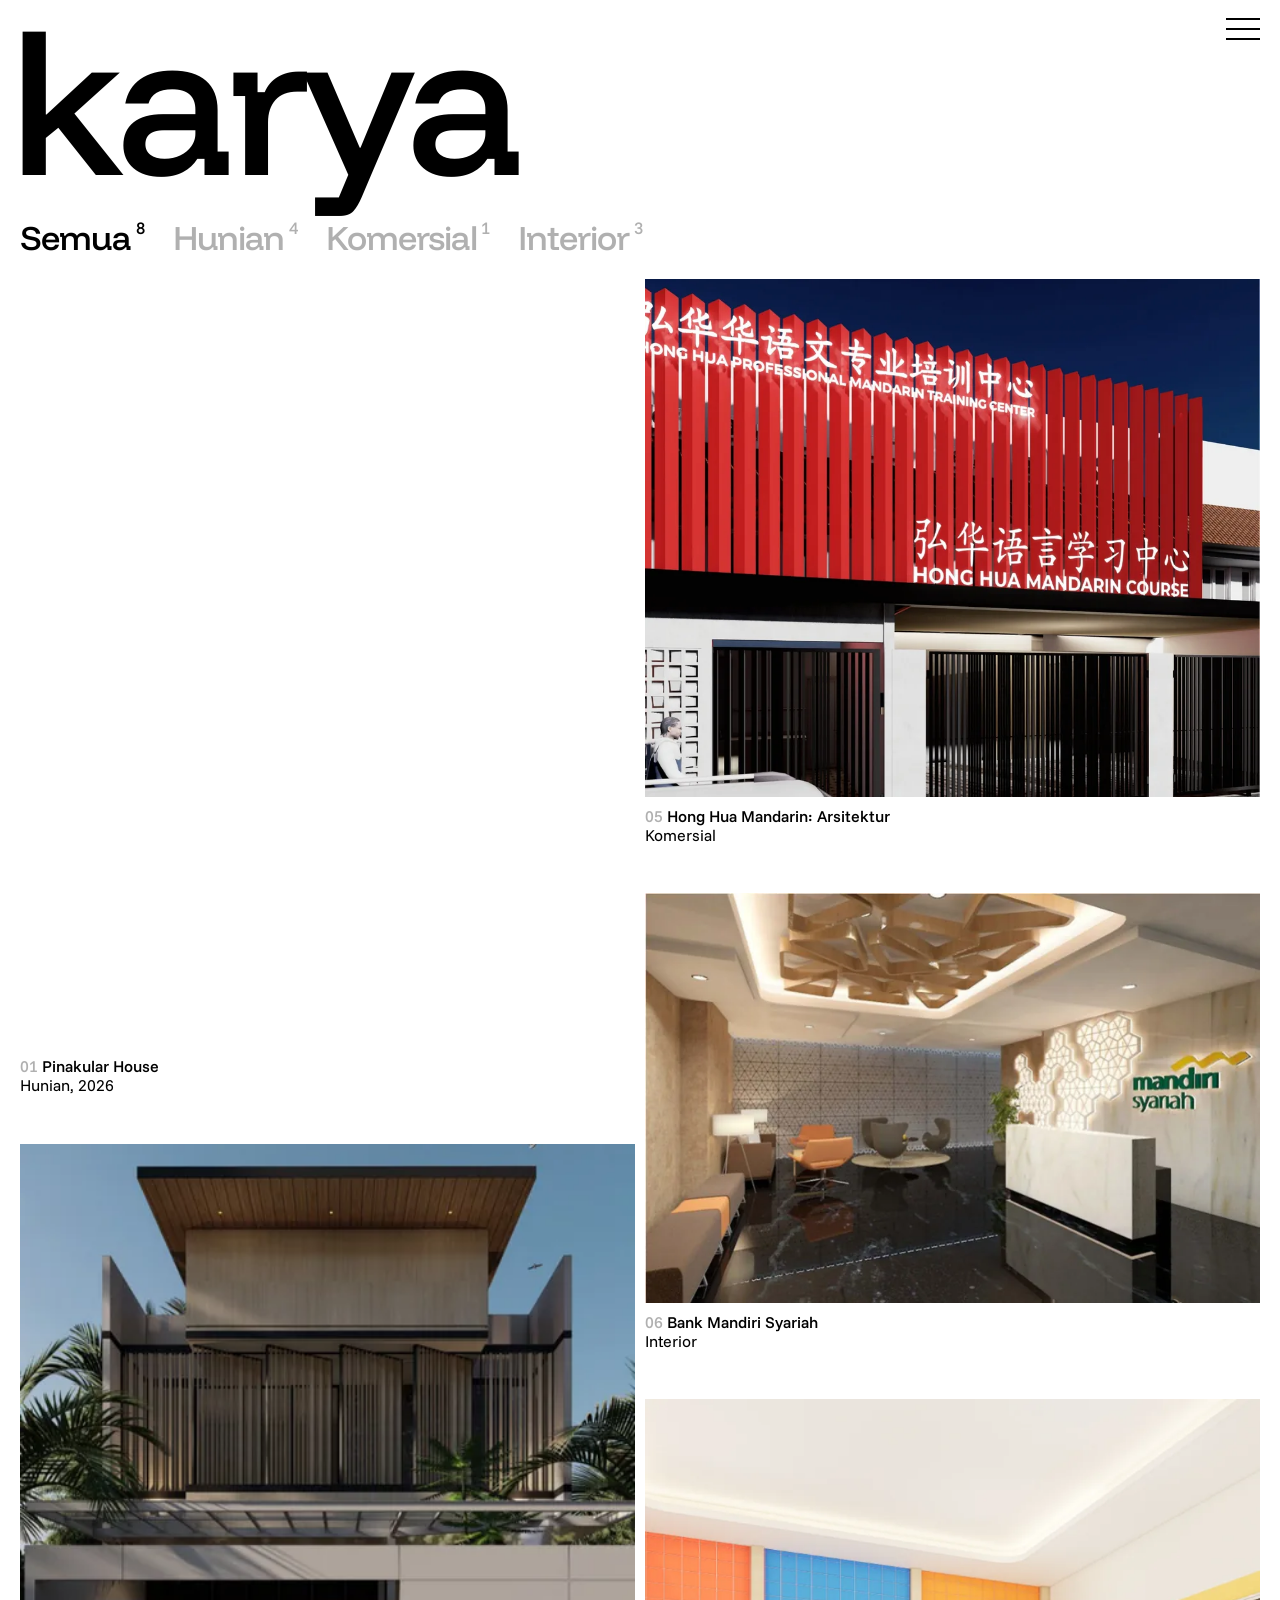
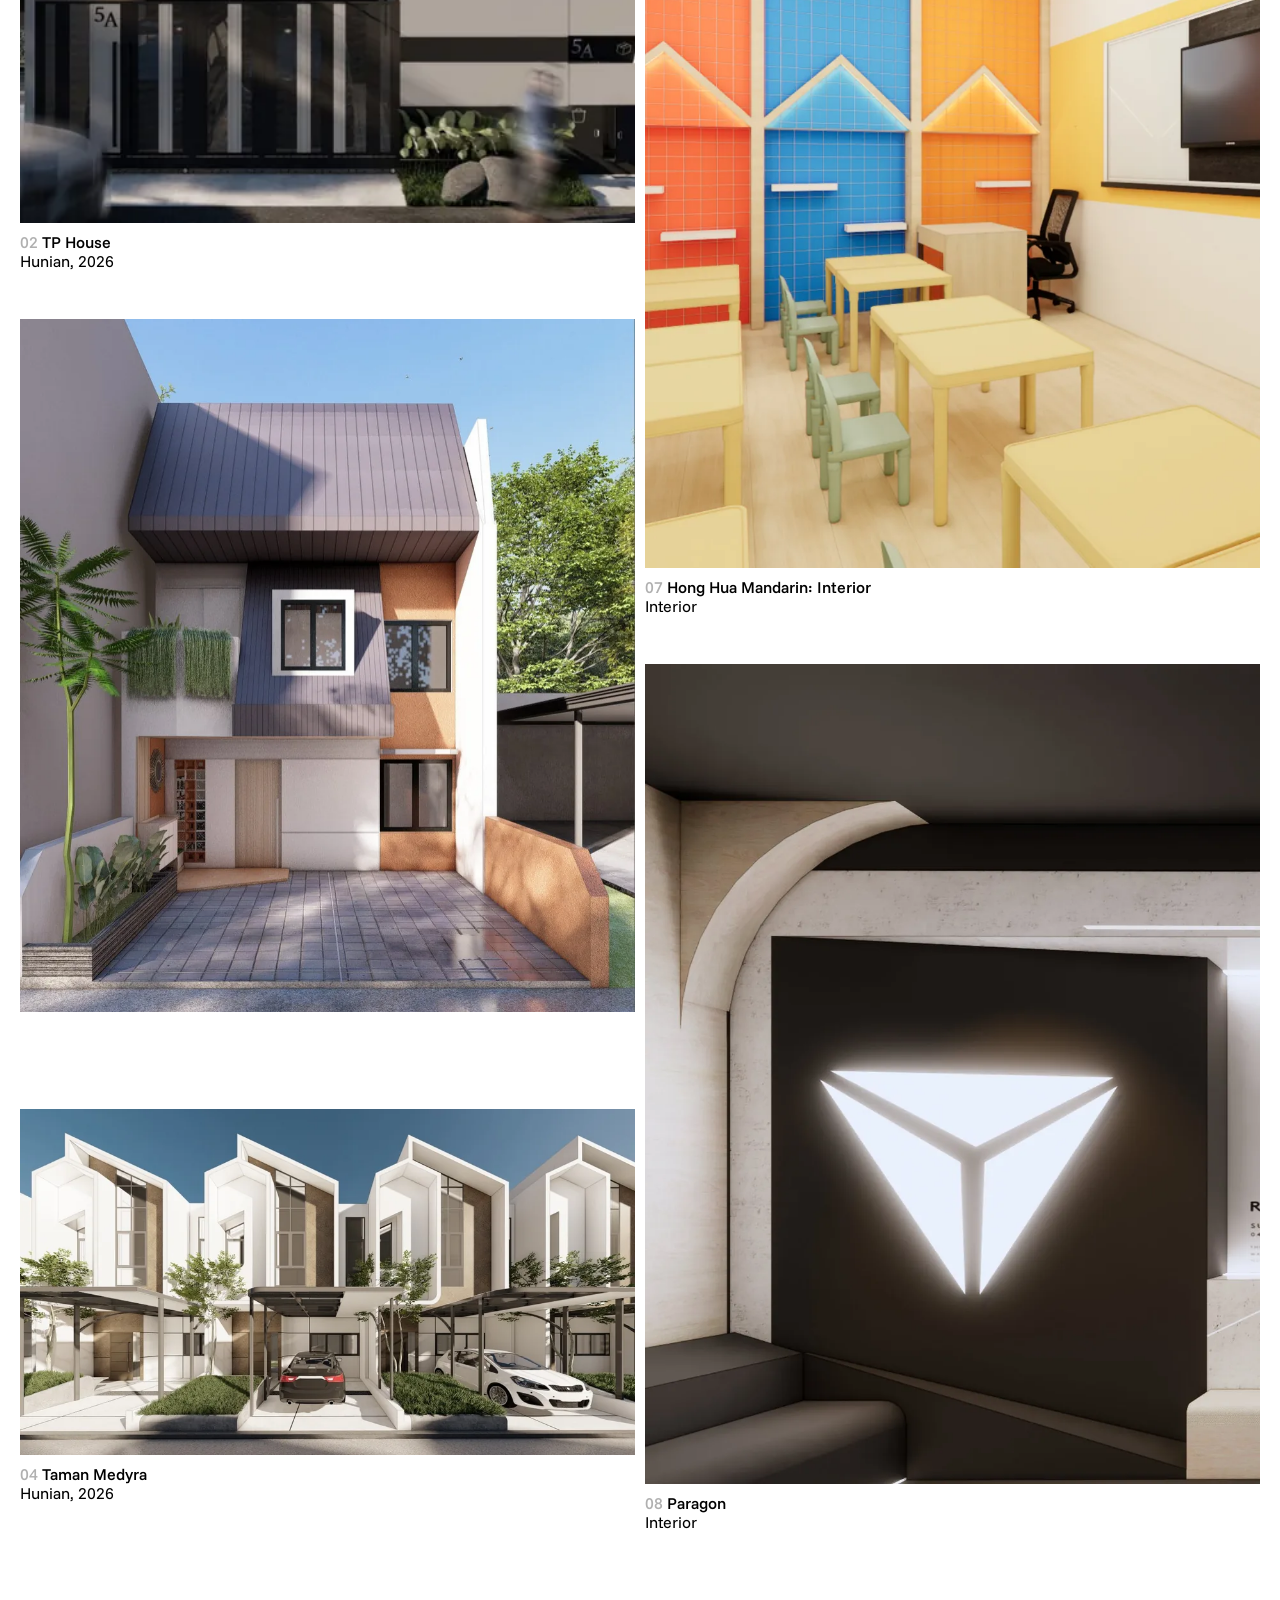
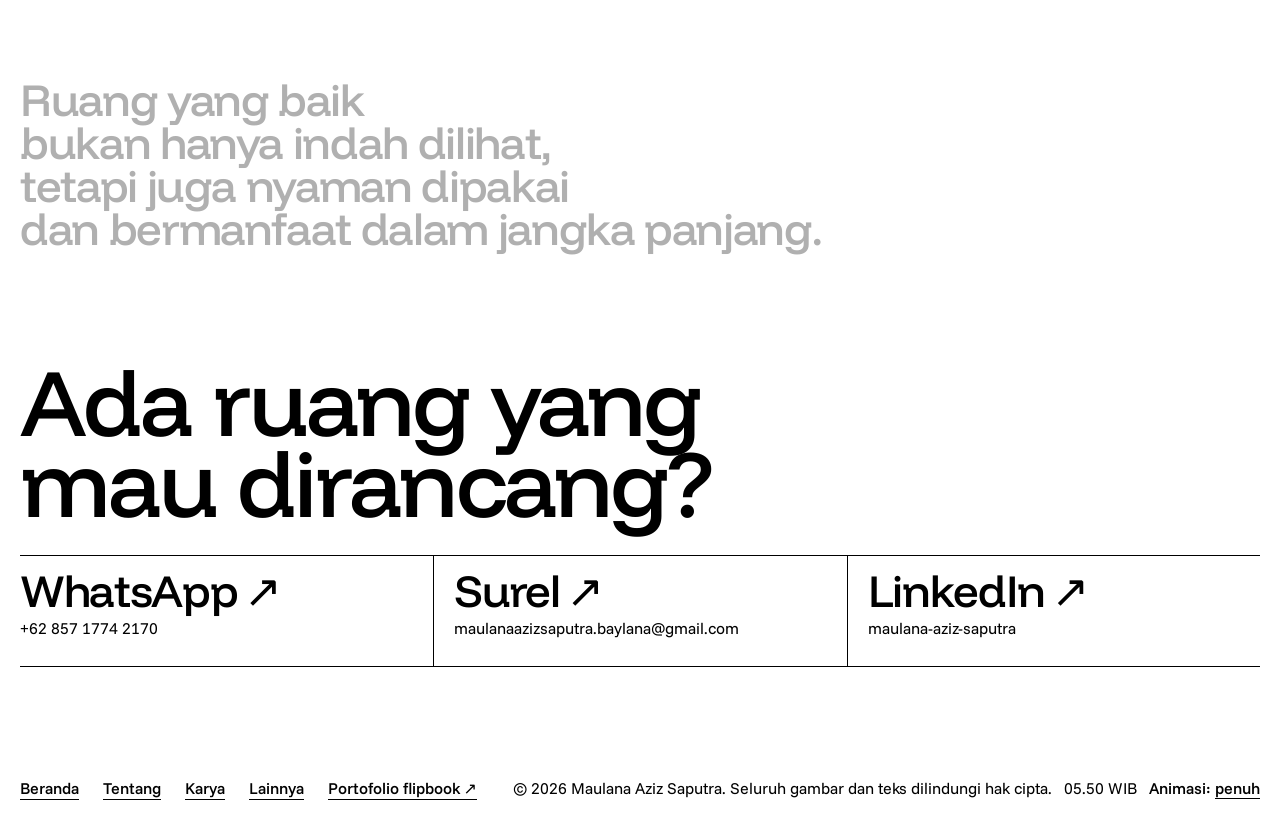
==== commit a2340e06: "Jumlah pengunjung langsung di kaki halaman dan beranda" ====
--- a/docs/karya/index.html
+++ b/docs/karya/index.html
@@ -18,12 +18,14 @@
 <meta property="og:image:height" content="630">
 <meta name="twitter:card" content="summary_large_image">
 <meta name="theme-color" content="#ffffff">
+<meta name="lana-visitors" content="https://lanaspace-ad38a-default-rtdb.asia-southeast1.firebasedatabase.app">
+<link rel="preconnect" href="https://lanaspace-ad38a-default-rtdb.asia-southeast1.firebasedatabase.app" crossorigin>
 <link rel="icon" href="../favicon.svg" type="image/svg+xml">
 <link rel="apple-touch-icon" href="../apple-touch-icon.png">
 <link rel="preconnect" href="https://fonts.googleapis.com">
 <link rel="preconnect" href="https://fonts.gstatic.com" crossorigin>
 <link rel="stylesheet" href="https://fonts.googleapis.com/css2?family=Funnel+Display:wght@500&amp;family=Funnel+Sans:wght@400;500&amp;display=swap">
-<link rel="stylesheet" href="../assets/css/style.css?v=4924fa23">
+<link rel="stylesheet" href="../assets/css/style.css?v=22097457">
 <script>(function(d,w){var h=d.documentElement,done=function(){h.classList.remove('fonts-wait')},m;
 try{m=w.localStorage.getItem('lana-animasi-v2')}catch(_){}
 if(m!=='hemat')m='penuh';
@@ -32,7 +34,7 @@
 w.addEventListener('pagereveal',function(e){if(!e.viewTransition)return;try{var p=JSON.parse(sessionStorage.getItem('lana-vt'));
 if(p&&Date.now()-p.t<5000){var W=w.innerWidth,H=w.innerHeight;h.style.setProperty('--vt-x',p.x+'px');h.style.setProperty('--vt-y',p.y+'px');
 h.style.setProperty('--vt-r',Math.ceil(Math.hypot(Math.max(p.x,W-p.x),Math.max(p.y,H-p.y)))+'px')}}catch(_){}})})(document,window);</script>
-<script src="../assets/js/main.js?v=9641fcb9" defer></script>
+<script src="../assets/js/main.js?v=2ef345cf" defer></script>
 <script type="application/ld+json">{"@context":"https://schema.org","@graph":[{"@type":"CollectionPage","name":"Karya","inLanguage":"id","url":"https://maulanaazizsaputra.github.io/lanaspace/karya/","author":{"@id":"https://maulanaazizsaputra.github.io/lanaspace/#orang"},"hasPart":[{"@type":"CreativeWork","name":"Pinakular House","url":"https://maulanaazizsaputra.github.io/lanaspace/karya/pinakular-house/"},{"@type":"CreativeWork","name":"TP House","url":"https://maulanaazizsaputra.github.io/lanaspace/karya/tp-house/"},{"@type":"CreativeWork","name":"Como House","url":"https://maulanaazizsaputra.github.io/lanaspace/karya/como-house/"},{"@type":"CreativeWork","name":"Taman Medyra","url":"https://maulanaazizsaputra.github.io/lanaspace/karya/taman-medyra/"},{"@type":"CreativeWork","name":"Hong Hua Mandarin: Arsitektur","url":"https://maulanaazizsaputra.github.io/lanaspace/karya/hong-hua-arsitektur/"},{"@type":"CreativeWork","name":"Bank Mandiri Syariah","url":"https://maulanaazizsaputra.github.io/lanaspace/karya/bank-mandiri-syariah/"},{"@type":"CreativeWork","name":"Hong Hua Mandarin: Interior","url":"https://maulanaazizsaputra.github.io/lanaspace/karya/hong-hua-interior/"},{"@type":"CreativeWork","name":"Paragon","url":"https://maulanaazizsaputra.github.io/lanaspace/karya/paragon/"}]},{"@type":"BreadcrumbList","itemListElement":[{"@type":"ListItem","position":1,"name":"Beranda","item":"https://maulanaazizsaputra.github.io/lanaspace/"},{"@type":"ListItem","position":2,"name":"Karya","item":"https://maulanaazizsaputra.github.io/lanaspace/karya/"}]}]}</script>
 </head>
 <body class="page-works">
@@ -48,7 +50,7 @@
     <span class="mcol__preview mabout" aria-hidden="true">
       <span class="mintro"><span class="mintro__name">Maulana Aziz Saputra</span><span>Arsitektur</span><span>Desain interior</span></span>
       <span class="portrait mportrait"><span class="rings" aria-hidden="true"><svg class="rings__layer" viewBox="-100 -100 200 200" style="--k:0" focusable="false"><circle r="2.5"/><circle r="5.0"/><circle r="7.5"/><circle r="10.0"/><circle r="12.5"/><circle r="15.0"/><circle r="17.5"/></svg><svg class="rings__layer" viewBox="-100 -100 200 200" style="--k:1" focusable="false"><circle r="20.0"/><circle r="22.5"/><circle r="25.0"/><circle r="27.5"/><circle r="30.0"/><circle r="32.5"/><circle r="35.0"/></svg><svg class="rings__layer" viewBox="-100 -100 200 200" style="--k:2" focusable="false"><circle r="37.5"/><circle r="40.0"/><circle r="42.5"/><circle r="45.0"/><circle r="47.5"/><circle r="50.0"/><circle r="52.5"/></svg><svg class="rings__layer" viewBox="-100 -100 200 200" style="--k:3" focusable="false"><circle r="55.0"/><circle r="57.5"/><circle r="60.0"/><circle r="62.5"/><circle r="65.0"/><circle r="67.5"/><circle r="70.0"/></svg><svg class="rings__layer" viewBox="-100 -100 200 200" style="--k:4" focusable="false"><circle r="72.5"/><circle r="75.0"/><circle r="77.5"/><circle r="80.0"/><circle r="82.5"/><circle r="85.0"/><circle r="87.5"/></svg><svg class="rings__layer" viewBox="-100 -100 200 200" style="--k:5" focusable="false"><circle r="90.0"/><circle r="92.5"/><circle r="95.0"/><circle r="97.5"/><circle r="100.0"/></svg></span><img class="portrait__img" src="../assets/img/profil/potret-960.webp" srcset="../assets/img/profil/potret-480.webp 480w, ../assets/img/profil/potret-960.webp 960w" sizes="(min-width: 1024px) 30vw, 60vw" width="1080" height="1916" alt="" decoding="async"></span>
-      <span class="mcontact"><span class="mcontact__group"><span class="mcontact__label">Kontak</span><span class="mcontact__value"><span class="nowrap">maulanaazizsaputra.baylana@gmail.com</span><br>+62 857 1774 2170</span></span><span class="mcontact__group"><span class="mcontact__label">Terhubung</span><span class="mcontact__value">LinkedIn</span></span><span class="mcontact__group" data-clock-group hidden><span class="mcontact__label">Waktu setempat</span><span class="mcontact__value" data-clock></span></span></span>
+      <span class="mcontact"><span class="mcontact__group"><span class="mcontact__label">Kontak</span><span class="mcontact__value"><span class="nowrap">maulanaazizsaputra.baylana@gmail.com</span><br>+62 857 1774 2170</span></span><span class="mcontact__group"><span class="mcontact__label">Terhubung</span><span class="mcontact__value">LinkedIn</span></span><span class="mcontact__group" data-clock-group hidden><span class="mcontact__label">Waktu setempat</span><span class="mcontact__value" data-clock></span></span><span class="mcontact__group" data-visitors hidden><span class="mcontact__label">Pengunjung</span><span class="mcontact__value visitors"><span class="visitors__dot" aria-hidden="true"></span><span class="visitors__num" data-visitors-online>1</span> sedang melihat · <span class="visitors__num" data-visitors-total>0</span> total</span></span></span>
     </span>
   </a>
   <a class="mcol mcol--works" href="../karya/" data-cursor="buka">
@@ -135,7 +137,7 @@
   </section>
   <div class="footer-end">
     <nav class="footer-nav" aria-label="Halaman"><a class="link" href="../">Beranda</a><a class="link" href="../tentang/">Tentang</a><a class="link" href="../karya/">Karya</a><a class="link" href="../lainnya/">Lainnya</a><a class="link" href="https://heyzine.com/flip-book/c3bf3d2d7f.html" target="_blank" rel="noopener">Portofolio flipbook<span class="ext" aria-hidden="true">↗</span><span class="sr-only"> (membuka tab baru)</span></a></nav>
-    <p class="legal">© 2026 Maulana Aziz Saputra. Seluruh gambar dan teks dilindungi hak cipta.<span class="clock" data-clock hidden></span><button type="button" class="motion-toggle" data-motion-toggle hidden>Animasi: <span class="motion-toggle__state">penuh</span></button></p>
+    <p class="legal">© 2026 Maulana Aziz Saputra. Seluruh gambar dan teks dilindungi hak cipta.<span class="clock" data-clock hidden></span><span class="visitors" data-visitors hidden><span class="visitors__dot" aria-hidden="true"></span><span class="visitors__num" data-visitors-online>1</span> sedang melihat · <span class="visitors__num" data-visitors-total>0</span> pengunjung</span><button type="button" class="motion-toggle" data-motion-toggle hidden>Animasi: <span class="motion-toggle__state">penuh</span></button></p>
   </div>
 </footer>
 </body>
--- a/docs/assets/css/style.css
+++ b/docs/assets/css/style.css
@@ -1 +1 @@
-:root{color-scheme: light;--ink: #000000;--paper: #ffffff;--charcoal: #212121;--silver: #b0b0b0;--font-display: "Funnel Display","Inter Tight",ui-sans-serif,system-ui,-apple-system,BlinkMacSystemFont,"Segoe UI",Roboto,sans-serif;--font-text: "Funnel Sans","Inter",ui-sans-serif,system-ui,-apple-system,BlinkMacSystemFont,"Segoe UI",Roboto,sans-serif;--track-giant: -0.045em;--track-display: -0.03em;--ease-out: cubic-bezier(0.23,1,0.32,1);--ease-in-out: cubic-bezier(0.77,0,0.175,1);--ease-plot: cubic-bezier(0.65,0,0.35,1);--text-caption: 16px;--text-body: 18px;--text-sub: clamp(26px,1.25vw + 18px,36px);--text-h-sm: clamp(34px,1.5vw + 26px,48px);--text-h: clamp(48px,7.36vw,106px);--text-h-lg: clamp(84px,16vw,230px);--pad: 20px;--gap: 32px;--block: 64px;--section: 112px;--rule: 1px solid var(--ink);--hair: 1px solid var(--silver);--frame-width: 0px;--ease: cubic-bezier(0.2,0,0,1)}*,*::before,*::after{box-sizing: border-box}html{-webkit-text-size-adjust: 100%;text-size-adjust: 100%;-webkit-tap-highlight-color: rgba(0,0,0,0.08)}body{margin: 0;background: var(--paper);color: var(--ink);font-family: var(--font-text);font-size: var(--text-body);font-weight: 400;line-height: 1.3;font-feature-settings: "calt" 1,"kern" 1,"liga" 1;-webkit-font-smoothing: antialiased;-moz-osx-font-smoothing: grayscale}h1,h2,h3,h4,p,ol,ul,dl,dd,figure,blockquote{margin: 0}h1,h2,h3,h4,b,strong,dt,th{font-weight: 500;text-wrap: balance}p{text-wrap: pretty}ol,ul{padding: 0;list-style: none}img{display: block;max-width: 100%;height: auto}a{color: inherit;text-decoration: none}a,button{touch-action: manipulation}[id]{scroll-margin-top: var(--pad)}[hidden]{display: none !important}::selection{background: var(--ink);color: var(--paper)}:focus-visible{outline: 2px solid var(--ink);outline-offset: 3px}.dark-band :focus-visible,.lightbox :focus-visible,.menu-stage :focus-visible{outline-color: var(--paper)}.sr-only{position: absolute;width: 1px;height: 1px;margin: -1px;padding: 0;overflow: hidden;clip: rect(0 0 0 0);white-space: nowrap;border: 0}.skip{position: absolute;top: -100px;left: var(--pad);z-index: 40;padding: 8px 12px;background: var(--ink);color: var(--paper);font-weight: 500}.skip:focus{top: var(--pad)}.link{position: relative;white-space: nowrap}.link::after{position: absolute;right: 0;bottom: -1px;left: 0;height: 1px;background: currentColor;transform-origin: left;transition: transform 0.36s var(--ease-out);content: ""}@media (hover: hover) and (pointer: fine){.link:hover::after{transform: scaleX(0);transform-origin: right}}.ext{display: inline-block;margin-left: 0.15em;transition: rotate 0.36s var(--ease-out)}@media (hover: hover) and (pointer: fine){a:hover > .ext{rotate: 45deg}}.label{display: block;font-size: var(--text-caption);font-weight: 500;line-height: 1.2}.display-type{transition: opacity 0.5s var(--ease)}.js.fonts-wait .display-type{opacity: 0}.pic-mask{display: block}.pic,.fig img{width: 100%;height: auto;border: var(--frame-width) solid var(--ink)}.fig{margin: 0}.fig__zoom{display: block;overflow: hidden;cursor: zoom-in}.fig figcaption{max-width: 46em;margin-top: 8px;font-size: var(--text-caption);line-height: 1.2}.figs{display: grid;grid-template-columns: minmax(0,1fr);gap: 48px var(--gap);align-items: start}@media (min-width: 700px){.figs{grid-template-columns: repeat(2,minmax(0,1fr))}.fig--2{grid-column: 1 / -1}}.page-title{margin: 0;padding: var(--pad) var(--pad) 0.17em calc(var(--pad) - 0.05em);font-family: var(--font-display);font-size: var(--text-h-lg);font-weight: 500;line-height: 0.77;letter-spacing: var(--track-giant);text-transform: lowercase}.page-title--brand{font-size: min(var(--text-h-lg),calc((100vw - 2 * var(--pad) - 52px) / 4.46))}.page-title--link a{display: inline-block}.page-title--link .ch{transition: translate 0.42s var(--ease-out) calc(var(--i) * 28ms)}@media (hover: hover) and (pointer: fine){.page-title--link a:hover .ch{translate: 0 -0.1em}}.heading{font-family: var(--font-display);font-size: var(--text-h);font-weight: 500;line-height: 0.8;letter-spacing: var(--track-display)}.heading-sm{font-family: var(--font-display);font-size: var(--text-h-sm);font-weight: 500;line-height: 0.8;letter-spacing: var(--track-display)}.subheading{margin-bottom: 16px;font-size: var(--text-sub);font-weight: 500;line-height: 0.9}.lede{font-size: var(--text-sub);line-height: 1}.prose{max-width: 34em}.prose p + p{margin-top: 0.75em}.menu-toggle{position: fixed;top: 18px;right: var(--pad);z-index: 30;display: grid;align-content: space-between;width: 34px;height: 22px;padding: 0;mix-blend-mode: difference}.menu-toggle span{display: block;height: 2px;background: #ffffff;transform-origin: right;transition: transform 0.32s var(--ease-out)}@media (hover: hover) and (pointer: fine){.menu-toggle:hover span:nth-child(2){transform: scaleX(0.55)}.menu-toggle:hover span:nth-child(3){transform: scaleX(0.8);transition-delay: 40ms}}.menu-toggle:active{scale: 0.92}.menu-toggle{transition: scale 0.14s var(--ease-out)}.page-home{background: var(--charcoal)}.menu-stage{position: relative;display: grid;place-items: center;min-height: 100vh;min-height: 100dvh;padding: 72px 16px}.menu-stage__bg{position: fixed;inset: 0;z-index: 0;width: 100%;height: 100%;max-width: none;object-fit: cover}.menu-stage__cap{display: none}@media (min-width: 1024px){.menu-stage__cap{position: fixed;bottom: 14px;left: var(--pad);z-index: 2;display: block;max-width: calc(100vw - 2 * var(--pad));color: #ffffff;font-size: var(--text-caption);line-height: 1.2;mix-blend-mode: difference}.menu-stage__cap-label{font-weight: 500}.menu-stage__cap [data-cap-text]{border-bottom: 1px solid currentColor}}.menu-stage__close{position: fixed;top: 14px;right: var(--pad);z-index: 3;padding: 6px 10px;border: 0;background: var(--paper);color: var(--ink);font: 500 var(--text-caption) / 1.2 var(--font-text);cursor: pointer}.menu-sheet{position: relative;z-index: 1;display: flex;flex-direction: column;gap: 16px;width: min(84vw,340px);container-type: inline-size}.mcol{position: relative;display: block;overflow: hidden;aspect-ratio: 10 / 9;background: var(--paper);color: var(--ink)}.mcol:focus-visible{outline: 2px solid var(--ink);outline-offset: -6px}.mcol__head{position: absolute;top: 3cqi;left: 3cqi;z-index: 2;font-family: var(--font-display);font-size: 13cqi;font-weight: 500;line-height: 0.85;letter-spacing: var(--track-giant);text-transform: lowercase;white-space: nowrap}.mcol{transition: scale 0.16s var(--ease-out)}.mcol:active{scale: 0.985}.mcol__head--brand{font-size: 17.2cqi}.mcol__arrow{position: absolute;top: 3cqi;right: 3cqi;z-index: 2;font-size: 12cqi;line-height: 0.85}.mcol__preview{position: absolute;top: 19cqi;right: 3cqi;bottom: 0;left: 3cqi;display: block;overflow: hidden}.portrait{position: relative;display: block;aspect-ratio: 1080 / 1916}.portrait__img{position: relative;z-index: 1;width: 100%;height: 100%}.rings{position: absolute;top: 50%;left: 49%;z-index: 0;display: block;width: auto;max-width: none;height: 310%;aspect-ratio: 1;transform: translate(-50%,-50%);pointer-events: none}.rings__layer{position: absolute;inset: 0;width: 100%;height: 100%;max-width: none;overflow: visible;fill: none;stroke: var(--silver)}.rings circle{stroke-width: 1px;vector-effect: non-scaling-stroke}.rings__ripple{position: absolute;border: 1px solid var(--ink);border-radius: 50%;pointer-events: none}.mabout{top: 0;right: 0;left: 0}.mintro{position: absolute;top: 21cqi;left: 3cqi;z-index: 1;display: grid;font-size: 3.4cqi;line-height: 1.1}.mintro__name{margin-bottom: 0.3em;font-weight: 500}.mportrait{position: absolute;right: 2%;bottom: 0;height: 80%}.mcontact{position: absolute;bottom: 3cqi;left: 3cqi;z-index: 1;display: grid;gap: 0.7em;font-size: 2.8cqi;line-height: 1.15}.mcontact__group{display: grid}.mcontact__label{font-weight: 500}.mworks__track,.mworks__set{display: block}.mworks__set{columns: 2;column-gap: 2cqi}.mtile{display: block;margin-bottom: 3.5cqi;break-inside: avoid}.mtile__cap{display: block;margin-top: 1cqi;font-size: 2.6cqi;font-weight: 500;line-height: 1.15}.mmore__panel{display: block;height: 66%;overflow: hidden;background: var(--charcoal)}.mmore__panel img{width: 100%;height: 100%;object-fit: cover}.mmore__text{display: block;max-width: 22em;margin-top: 3cqi;font-size: 4.4cqi;font-weight: 500;line-height: 1.08}@media (min-width: 1024px){.menu-stage{padding: 0}.menu-sheet{display: grid;grid-template-columns: 43fr 33fr 24fr;gap: 0;width: min(91.667vw,(100vh - 120px) * 2);aspect-ratio: 2 / 1}.mcol{aspect-ratio: auto;height: 100%}.mcol__arrow{display: none}.mcol__head{top: 0.75cqi;left: 0.75cqi;font-size: 4.4cqi;line-height: 0.82}.mcol__head--brand{font-size: 8.4cqi}.mcol__preview{top: 5.2cqi;right: 0.6cqi;left: 0.6cqi}.mabout{top: 0;right: 0;left: 0}.mintro{top: 10cqi;left: 0.95cqi;font-size: 1.32cqi}.mportrait{right: 3%;height: 86%}.mcontact{bottom: 1.1cqi;left: 1cqi;font-size: 0.8cqi}.mworks__set{column-gap: 0.55cqi}.mtile{margin-bottom: 1.4cqi}.mtile__cap{margin-top: 0.4cqi;font-size: 0.72cqi}.mmore__panel{height: 61%}.mmore__text{margin-top: 1.4cqi;font-size: 1.36cqi}}@media (min-width: 1280px){.menu-sheet{width: min(83.333vw,(100vh - 160px) * 2)}}.menu-dialog{width: 100%;max-width: none;height: 100%;max-height: none;margin: 0;padding: 0;overflow-y: auto;overscroll-behavior: contain;border: 0;background: var(--charcoal)}.menu-dialog::backdrop{background: transparent}html:has(.menu-dialog[open]),html:has(.lightbox[open]){overflow: hidden}.about-hero{position: relative;overflow: hidden}.hero-intro{position: relative;z-index: 1;padding: 0 var(--pad);font-size: var(--text-sub);line-height: 1}.hero-intro__name{margin-bottom: 0.4em;font-weight: 500}.about-hero__portrait{width: 78%;margin: 32px 0 0 auto}.contact-row{display: flex;flex-wrap: wrap;gap: 20px 64px;font-size: var(--text-caption);line-height: 1.3}.contact-row__group{display: grid;grid-template-columns: 7rem auto}.nowrap{white-space: nowrap}@media (max-width: 559px){.contact-row{flex-direction: column;gap: 16px}.contact-row__group{grid-template-columns: minmax(0,1fr)}}.contact-row__label{font-weight: 500}.about-hero__foot{padding: var(--gap) var(--pad) var(--pad)}.contact-row--hero{flex-direction: column;gap: 12px}@media (min-width: 1280px){.contact-row--hero{flex-direction: row;gap: 20px 64px}}@media (min-width: 900px){.about-hero{display: flex;flex-direction: column;justify-content: space-between;min-height: 100vh;min-height: 100dvh}.about-hero .page-title,.about-hero__foot{position: relative;z-index: 1}.hero-intro{margin-bottom: auto}.about-hero__portrait{position: absolute;right: 3vw;bottom: 0;width: auto;height: 86%;margin: 0}}.columns4{display: grid;grid-template-columns: minmax(0,1fr);gap: var(--gap);padding: var(--section) var(--pad);font-size: var(--text-caption);line-height: 1.3}.columns4 p + p,.columns4 ul + .label{margin-top: 16px}.columns4 .label{margin-bottom: 4px}@media (min-width: 900px){.columns4{grid-template-columns: repeat(4,minmax(0,1fr));gap: 0}.columns4 > div{padding: 0 var(--pad)}.columns4 > div:first-child{padding-left: 0}.columns4 > div + div{border-left: var(--rule)}}.ruled{padding: 0 var(--pad) var(--section)}.ruled__title{margin-bottom: var(--gap)}.ruled__list{border-top: var(--rule)}.ruled__item{--inv-bleed: var(--pad);display: grid;grid-template-columns: minmax(0,1fr);gap: 8px;padding: 16px 0 24px;border-bottom: var(--rule)}.ruled__meta{font-size: var(--text-caption);font-weight: 500;font-variant-numeric: tabular-nums}.ruled__name{font-family: var(--font-display);font-size: var(--text-sub);line-height: 0.95}.ruled__text{font-size: var(--text-caption)}.ruled__org{display: block;margin-bottom: 4px;font-weight: 500}@media (min-width: 900px){.ruled__item{grid-template-columns: 11rem minmax(0,1.2fr) minmax(0,1fr);gap: var(--gap);align-items: baseline}}.filters{display: flex;flex-wrap: wrap;gap: 4px 28px;padding: 8px var(--pad) 24px}.filters[hidden]{display: none}.filters__btn{padding: 0;border: 0;background: none;color: var(--silver);font: 500 var(--text-sub) / 1 var(--font-display);letter-spacing: var(--track-display);text-align: left;cursor: pointer;transition: color 0.2s ease,scale 0.14s var(--ease-out)}.filters__btn:hover,.filters__btn[aria-pressed="true"]{color: var(--ink)}.filters__btn:active{scale: 0.96}.filters__n{margin-left: -0.12em;font-family: var(--font-text);font-size: max(16px,0.5em);letter-spacing: 0;vertical-align: 0.9em;line-height: 0}.masonry{padding: 28px var(--pad) 0;columns: 1;column-gap: 10px}.filters:not([hidden]) + .masonry{padding-top: 0}.work{margin-bottom: 48px;break-inside: avoid}.work[hidden]{display: none}.work__link{display: block}.work__media{display: block;overflow: hidden}.work__media img,.fig__zoom img{transition: scale 0.8s var(--ease-out)}@media (hover: hover) and (pointer: fine){.work__link:hover .work__media img{scale: 1.035}.fig__zoom:hover img{scale: 1.015}}.work__no{color: var(--silver);font-variant-numeric: tabular-nums}.work__cap{display: block;margin-top: 10px;font-size: var(--text-caption);line-height: 1.2}.work__title{display: block;font-weight: 500}.work__meta{display: block}.work__link:hover .work__title{text-decoration: underline;text-decoration-thickness: 1px;text-underline-offset: 0.12em}@media (min-width: 700px){.masonry{columns: 2}}.project-head{padding: 24px var(--pad) var(--gap)}.project-head__no{margin-bottom: 16px;font-size: var(--text-caption);font-weight: 500;font-variant-numeric: tabular-nums}.project-head__title{font-family: var(--font-display);font-size: var(--text-h);font-weight: 500;line-height: 0.8}.project-head__note{display: block;margin-top: 16px;font-family: var(--font-text);font-size: var(--text-sub);line-height: 0.9}.project-intro{display: grid;grid-template-columns: minmax(0,1fr);gap: var(--gap);padding: 0 var(--pad) var(--section);border-bottom: var(--rule)}.project-intro__text{display: grid;gap: var(--gap);align-content: start}.meta-row{display: grid;grid-template-columns: repeat(auto-fill,minmax(10rem,1fr));overflow: hidden;border-top: var(--rule);font-size: var(--text-caption);line-height: 1.2}.meta-row > div{margin-left: -1px;padding: 10px 12px 16px;border-bottom: var(--rule);border-left: var(--rule)}.meta-row dt{margin-bottom: 4px}@media (min-width: 900px){.project-intro--1{grid-template-columns: repeat(2,minmax(0,1fr));align-items: start}.project-intro--2 .project-intro__text{grid-template-columns: repeat(2,minmax(0,1fr))}}.row{display: grid;grid-template-columns: minmax(0,1fr);border-bottom: var(--rule)}.row__head{padding: var(--pad) var(--pad) 40px}.row__sticky > * + *{margin-top: 20px}.row__sticky > .heading-sm + *{margin-top: 28px}.row__body{min-width: 0;padding: 0 var(--pad) var(--block)}.concept{font-family: var(--font-display);font-size: var(--text-sub);font-weight: 500;line-height: 0.9}.concept span{display: block}.notes{max-width: 30em;font-size: var(--text-caption);line-height: 1.2}.notes > div{padding: 10px 0 12px;border-top: var(--hair)}.notes > div:last-child{border-bottom: var(--hair)}.notes dt{margin-bottom: 2px}@media (min-width: 1100px){.row{grid-template-columns: repeat(3,minmax(0,1fr))}.row__head{padding-bottom: var(--section)}.row__body{grid-column: 2 / 4;padding: var(--pad) var(--pad) var(--section);border-left: var(--rule)}}@media (min-width: 1100px) and (min-height: 800px){.row__sticky{position: sticky;top: var(--pad)}}.pager{display: grid;grid-template-columns: minmax(0,1fr);border-bottom: var(--rule)}.pager__cell + .pager__cell{border-top: var(--rule)}.pager__cell:empty{display: none}.pager__link{display: block;padding: var(--pad) var(--pad) var(--block)}.pager__title{display: block;margin-top: 16px;font-family: var(--font-display);font-size: var(--text-h-sm);font-weight: 500;line-height: 0.8}@media (min-width: 1100px){.pager{grid-template-columns: repeat(3,minmax(0,1fr))}.pager__cell:empty{display: block}.pager__cell + .pager__cell{border-top: 0;border-left: var(--rule)}}.biglist{margin-top: 16px;border-top: var(--rule)}.biglist li{border-bottom: var(--rule)}.biglist__link{display: block;padding: 10px var(--pad) 18px;font-family: var(--font-display);font-size: var(--text-h);font-weight: 500;line-height: 0.9}.dark-band{display: grid;gap: var(--pad);padding: var(--pad);background: var(--charcoal);color: var(--paper)}.dark-band__text{max-width: 16em;font-size: var(--text-sub);font-weight: 500;line-height: 0.9}.dark-band__media{overflow: hidden}@media (min-width: 1100px){.dark-band{grid-template-columns: minmax(0,2fr) minmax(0,1fr);align-items: end}}.section-head{display: grid;gap: 24px;padding: var(--section) var(--pad) var(--gap);border-bottom: var(--rule)}.section-head .lede{max-width: 22em}.sheet-no{margin-left: -0.06em;font-family: var(--font-display);font-size: var(--text-h);font-weight: 500;line-height: 0.8;font-variant-numeric: tabular-nums}.titleblock{border: var(--rule);font-size: var(--text-caption);line-height: 1.2;font-variant-numeric: tabular-nums}.titleblock > div{display: grid;grid-template-columns: minmax(6.5em,34%) minmax(0,1fr)}.titleblock > div + div{border-top: var(--rule)}.titleblock dt{padding: 8px 10px;border-right: var(--rule)}.titleblock dd{padding: 8px 10px}.sketches{padding: var(--gap) var(--pad) var(--section)}.site-footer{display: grid;gap: var(--block);padding: var(--section) var(--pad) var(--gap)}@media (min-width: 900px){.site-footer{gap: var(--section)}}.manifesto{max-width: 20em;font-family: var(--font-display);font-size: var(--text-h-sm);font-weight: 500;line-height: 0.95;letter-spacing: var(--track-display)}@media (min-width: 700px){.mline{display: block}}.manifesto.is-filling .mw{color: var(--silver);transition: color 0.4s ease}.manifesto.is-filling .mw.is-on{color: var(--ink)}.cta__title{max-width: 11em;margin-bottom: var(--gap);font-family: var(--font-display);font-size: var(--text-h);font-weight: 500;line-height: 0.86;letter-spacing: var(--track-display)}.cta__list{display: grid;grid-template-columns: minmax(0,1fr);border-top: var(--rule)}.cta__list > li{border-bottom: var(--rule)}.cta__link{--inv-bleed: var(--pad);display: grid;gap: 8px;padding: 14px 0 20px}.cta__name{font-family: var(--font-display);font-size: var(--text-h-sm);font-weight: 500;line-height: 0.9;letter-spacing: var(--track-display)}.cta__arrow{display: inline-block;margin-left: 0.15em;transition: rotate 0.36s var(--ease-out)}@media (hover: hover) and (pointer: fine){.cta__link:hover .cta__arrow{rotate: 45deg}}.cta__value{font-size: var(--text-caption);line-height: 1.2}@media (min-width: 900px){.cta__list{grid-template-columns: repeat(3,minmax(0,1fr))}.cta__list > li + li{border-left: var(--rule)}.cta__link{--inv-bleed: 0px;height: 100%;padding: 14px var(--pad) 28px}.cta__list > li:first-child .cta__link{padding-left: 0}}.footer-end{display: grid;gap: 12px;font-size: var(--text-caption);line-height: 1.2}.footer-nav{display: flex;flex-wrap: wrap;gap: 8px 24px;font-weight: 500}.legal{font-size: var(--text-caption);line-height: 1.2}.clock{margin-left: 0.75em;font-variant-numeric: tabular-nums}@media (min-width: 900px){.footer-end{grid-template-columns: auto minmax(0,1fr);align-items: baseline;gap: var(--gap)}.legal{text-align: right}}.plain li + li{margin-top: 2px}.missing{display: grid;gap: var(--gap);padding-bottom: var(--section)}.missing > :not(.page-title){padding: 0 var(--pad)}.missing .lede{max-width: 18em}.lightbox{width: 100%;max-width: none;height: 100%;max-height: none;margin: 0;padding: 0;overscroll-behavior: contain;border: 0;background: var(--charcoal);color: var(--paper);opacity: 0;transition: opacity 0.25s var(--ease)}.lightbox[open]{opacity: 1}@starting-style{.lightbox[open]{opacity: 0}}.lightbox::backdrop{background: var(--charcoal)}.lightbox__stage{display: grid;grid-template-rows: auto minmax(0,1fr) auto;height: 100%}.lightbox__bar,.lightbox__foot{display: flex;align-items: baseline;justify-content: space-between;gap: var(--pad);padding: 12px var(--pad);font-size: var(--text-caption);line-height: 1.2}.lightbox__bar{border-bottom: 1px solid #ffffff;font-weight: 500}.lightbox__foot{border-top: 1px solid #ffffff}.lightbox__caption{min-width: 0}.lightbox__view{position: relative;min-height: 0;touch-action: pan-y}.lightbox__img{position: absolute;inset: var(--pad);width: calc(100% - 2 * var(--pad));max-width: none;height: calc(100% - 2 * var(--pad));object-fit: contain}.lightbox__nav{display: flex;flex-shrink: 0;gap: var(--pad)}.lightbox button{padding: 4px 0;border: 0;border-bottom: 1px solid #ffffff;background: none;color: inherit;font: inherit;font-weight: 500;cursor: pointer}.lightbox button:hover{border-bottom-color: transparent}.split .w{display: inline-block;white-space: nowrap}.split .ch{display: inline-block}.motion-full .split .w{clip-path: inset(-0.5em -0.3em -0.3em -0.3em)}.motion-full:not(.fonts-wait) .split .ch{animation: ch-rise 1s var(--ease-out) calc(60ms + var(--i) * 34ms) backwards}.motion-gentle:not(.fonts-wait) .split .ch{animation: fade-in 0.5s ease calc(40ms + var(--i) * 36ms) backwards}@keyframes ch-rise{from{transform: translateY(1.4em)}}@keyframes fade-in{from{opacity: 0}}.motion-full [data-reveal]{transition: opacity 0.7s var(--ease-out) var(--d,0ms),transform 0.9s var(--ease-out) var(--d,0ms)}.motion-full [data-reveal]:not(.is-in){opacity: 0;transform: translateY(28px)}.motion-full [data-reveal="up"]{transition-duration: 0.9s,1.4s}.motion-full [data-reveal="up"]:not(.is-in){transform: translateY(110px)}.motion-full [data-reveal="iris"],.motion-full [data-reveal="iris"]:not(.is-in),.motion-full [data-reveal="plot"],.motion-full [data-reveal="plot"]:not(.is-in){opacity: 1;transform: none}.motion-full [data-reveal="iris"] .pic-mask{clip-path: circle(72% at 50% 50%);transition: clip-path 1.15s var(--ease-in-out) var(--d,0ms)}.motion-full [data-reveal="iris"]:not(.is-in) .pic-mask{clip-path: circle(0% at 50% 50%)}.motion-full [data-reveal="iris"] img{transition: transform 1.5s var(--ease-out) var(--d,0ms),scale 0.8s var(--ease-out)}.motion-full [data-reveal="iris"]:not(.is-in) img{transform: scale(1.18)}.motion-full [data-reveal="plot"]{position: relative}.motion-full [data-reveal="plot"] .pic-mask{clip-path: inset(0 0 0 0);transition: clip-path 1.6s var(--ease-plot) var(--d,0ms)}.motion-full [data-reveal="plot"]:not(.is-in) .pic-mask{clip-path: inset(0 0 100% 0)}.motion-full [data-reveal="plot"]::after{position: absolute;top: 0;right: 0;left: 0;height: 2px;background: var(--ink);opacity: 0;pointer-events: none;content: ""}.motion-full [data-reveal="plot"].is-in::after{animation: plot-head 1.6s var(--ease-plot) var(--d,0ms) both}@keyframes plot-head{0%{top: 0;opacity: 1}96%{top: calc(100% - 2px);opacity: 1}100%{top: calc(100% - 2px);opacity: 0}}.motion-gentle [data-reveal]{transition: opacity 0.6s ease var(--d,0ms)}.motion-gentle [data-reveal]:not(.is-in){opacity: 0}.js:not(.reveal-ready) [data-reveal],.js:not(.reveal-ready) [data-reveal] img,.js:not(.reveal-ready) [data-reveal] .pic-mask,.js:not(.reveal-ready) .rings__layer{animation: reveal-failsafe 0.01s 3s forwards}@keyframes reveal-failsafe{to{opacity: 1;transform: none;clip-path: none}}.motion-full .rings__layer,.motion-gentle .rings__layer{opacity: 0}.motion-full .rings.is-drawn .rings__layer{animation: ring-in 1.3s var(--ease-out) calc(var(--k,0) * 110ms) forwards}.motion-gentle .rings.is-drawn .rings__layer{animation: ring-fade 0.8s ease calc(var(--k,0) * 100ms) forwards}.rings--parallax .rings__layer{will-change: transform}.motion-full .rings{animation: rings-drift 13s ease-in-out infinite alternate}@keyframes ring-in{from{opacity: 0;transform: scale(0.86)}to{opacity: 1;transform: none}}@keyframes ring-fade{to{opacity: 1}}@keyframes rings-drift{0%{translate: -0.9% 0.5%}50%{translate: 0.4% -0.7%}100%{translate: 1% 0.6%}}@supports (animation-timeline: scroll()){.motion-full .about-hero .rings{animation: rings-drift 13s ease-in-out infinite alternate,rings-open linear both;animation-timeline: auto,scroll(root);animation-range: normal,0 100vh}}@keyframes rings-open{from{transform: translate(-50%,-50%)}to{transform: translate(-50%,-50%) scale(1.35)}}.has-cursor,.has-cursor *{cursor: none !important}.cursor{position: fixed;top: 0;left: 0;z-index: 2147483000;width: 0;height: 0;pointer-events: none;mix-blend-mode: difference;opacity: 0;transition: opacity 0.2s ease}.cursor.is-shown{opacity: 1}.cursor__ring{position: absolute;top: 0;left: 0;width: 240px;height: 240px;max-width: none;overflow: visible;will-change: transform}.cursor__ring circle{fill: transparent;stroke: #ffffff;stroke-width: 1.5px;vector-effect: non-scaling-stroke;transition: fill 0.2s ease}.cursor[data-state="link"] .cursor__ring circle{fill: #ffffff}.cursor__dot{position: absolute;top: 0;left: 0;width: 6px;height: 6px;border-radius: 50%;background: #ffffff;transition: opacity 0.15s ease}.cursor:not([data-state="idle"]) .cursor__dot{opacity: 0}.cursor__label{position: absolute;top: 0;left: 0;color: #ffffff;font: 500 var(--text-caption) / 1 var(--font-text);white-space: nowrap;opacity: 0;transition: opacity 0.18s ease}.cursor[data-state="label"] .cursor__label{opacity: 1}.cursor-lens{position: fixed;top: 0;left: 0;z-index: 2147482999;width: 240px;height: 240px;pointer-events: none}.cursor-lens img{width: 100%;height: 100%;border-radius: 50%;background: var(--paper);object-fit: cover;opacity: 0;transition: opacity 0.24s ease}.motion-full .cursor-lens img{transform: scale(0.4);transition: transform 0.42s var(--ease-out),opacity 0.24s ease}.cursor-lens.is-on img{opacity: 1;transform: none}@starting-style{.cursor-lens.is-on img{opacity: 0}.motion-full .cursor-lens.is-on img{transform: scale(0.4)}}.mcol--about{--n: 0}.mcol--works{--n: 1}.mcol--more{--n: 2}.motion-full .menu-stage__bg{animation: bg-drift 14s var(--ease-out) both}.motion-full .mcol{animation: mcol-in 0.95s var(--ease-out) calc(120ms + var(--n) * 90ms) backwards}.motion-full .menu-dialog .mcol{animation-delay: calc(300ms + var(--n) * 80ms)}.motion-full .mworks__track{animation: works-roll 48s linear infinite;will-change: transform}.motion-full .mcol--works:hover .mworks__track{animation-play-state: paused}.motion-full .mmore__panel img{animation: sketch-pan 22s ease-in-out infinite alternate}.motion-gentle .mcol{animation: fade-in 0.7s ease calc(100ms + var(--n) * 90ms) backwards}.motion-gentle .menu-dialog .mcol{animation-delay: calc(160ms + var(--n) * 80ms)}@keyframes bg-drift{from{transform: scale(1.14)}to{transform: scale(1.02)}}@keyframes mcol-in{from{opacity: 0;transform: translateY(56px)}}@keyframes works-roll{to{transform: translateY(-50%)}}@keyframes sketch-pan{from{transform: scale(1.2) translate(-5%,3%)}to{transform: scale(1.2) translate(5%,-3%)}}.motion-full .menu-dialog{clip-path: circle(150% at var(--mx,100%) var(--my,0%));transition: clip-path 0.76s var(--ease-in-out)}.motion-full .menu-dialog.is-closing{clip-path: circle(0% at var(--mx,100%) var(--my,0%));transition-duration: 0.48s}.motion-gentle .menu-dialog{transition: opacity 0.3s ease}.motion-gentle .menu-dialog.is-closing{opacity: 0;transition-duration: 0.2s}@starting-style{.motion-full .menu-dialog[open]{clip-path: circle(0% at var(--mx,100%) var(--my,0%))}.motion-gentle .menu-dialog[open]{opacity: 0}}@supports (animation-timeline: view()){.motion-full .dark-band__media img{animation: band-zoom linear both;animation-timeline: view();animation-range: entry 0% cover 55%}}@keyframes band-zoom{from{transform: scale(1.2)}to{transform: none}}@view-transition{navigation: auto}html.motion-full::view-transition-old(root){animation: vt-old 0.72s var(--ease-in-out) both}html.motion-full::view-transition-new(root){animation: vt-new 0.72s var(--ease-in-out) both}html.motion-gentle::view-transition-old(root),html.motion-gentle::view-transition-new(root){animation-duration: 0.3s}@keyframes vt-old{to{transform: scale(0.98)}}@keyframes vt-new{from{clip-path: circle(0px at var(--vt-x,50vw) var(--vt-y,50vh))}to{clip-path: circle(var(--vt-r,150vmax) at var(--vt-x,50vw) var(--vt-y,50vh))}}.inv{position: relative}.inv::after{position: absolute;inset: 0 calc(-1 * var(--inv-bleed,0px));z-index: 2;background: #ffffff;mix-blend-mode: difference;pointer-events: none;clip-path: circle(0px at calc(var(--x,0px) + var(--inv-bleed,0px)) var(--y,50%));transition: clip-path 0.55s var(--ease-out);content: ""}@media (hover: hover) and (pointer: fine){.inv:hover::after{clip-path: circle(150% at calc(var(--x,0px) + var(--inv-bleed,0px)) var(--y,50%))}}.inv:focus-visible::after{clip-path: circle(150% at 0 50%)}.motion-gentle .inv::after{clip-path: none;opacity: 0;transition: opacity 0.25s ease}@media (hover: hover) and (pointer: fine){.motion-gentle .inv:hover::after{opacity: 1}}.motion-gentle .inv:focus-visible::after{opacity: 1}.motion-toggle{padding: 0;border: 0;background: none;color: inherit;font: 500 var(--text-caption) / 1.2 var(--font-text);text-align: left;white-space: nowrap;cursor: pointer;transition: scale 0.14s var(--ease-out)}.motion-toggle:active{scale: 0.96}.motion-toggle__state{border-bottom: 1px solid currentColor}.legal .motion-toggle{margin-left: 0.75em}.menu-stage .motion-toggle{position: fixed;top: 18px;left: var(--pad);z-index: 2;color: #ffffff;mix-blend-mode: difference}@media (min-width: 1024px){.menu-stage .motion-toggle{top: auto;right: var(--pad);bottom: 14px;left: auto}}@media (prefers-reduced-motion: reduce){html:not(.js) .display-type,html:not(.js) .lightbox,html:not(.js) .link::after,html:not(.js) .inv::after,html:not(.js) .menu-toggle span{transition: none}}+:root{color-scheme: light;--ink: #000000;--paper: #ffffff;--charcoal: #212121;--silver: #b0b0b0;--font-display: "Funnel Display","Inter Tight",ui-sans-serif,system-ui,-apple-system,BlinkMacSystemFont,"Segoe UI",Roboto,sans-serif;--font-text: "Funnel Sans","Inter",ui-sans-serif,system-ui,-apple-system,BlinkMacSystemFont,"Segoe UI",Roboto,sans-serif;--track-giant: -0.045em;--track-display: -0.03em;--ease-out: cubic-bezier(0.23,1,0.32,1);--ease-in-out: cubic-bezier(0.77,0,0.175,1);--ease-plot: cubic-bezier(0.65,0,0.35,1);--text-caption: 16px;--text-body: 18px;--text-sub: clamp(26px,1.25vw + 18px,36px);--text-h-sm: clamp(34px,1.5vw + 26px,48px);--text-h: clamp(48px,7.36vw,106px);--text-h-lg: clamp(84px,16vw,230px);--pad: 20px;--gap: 32px;--block: 64px;--section: 112px;--rule: 1px solid var(--ink);--hair: 1px solid var(--silver);--frame-width: 0px;--ease: cubic-bezier(0.2,0,0,1)}*,*::before,*::after{box-sizing: border-box}html{-webkit-text-size-adjust: 100%;text-size-adjust: 100%;-webkit-tap-highlight-color: rgba(0,0,0,0.08)}body{margin: 0;background: var(--paper);color: var(--ink);font-family: var(--font-text);font-size: var(--text-body);font-weight: 400;line-height: 1.3;font-feature-settings: "calt" 1,"kern" 1,"liga" 1;-webkit-font-smoothing: antialiased;-moz-osx-font-smoothing: grayscale}h1,h2,h3,h4,p,ol,ul,dl,dd,figure,blockquote{margin: 0}h1,h2,h3,h4,b,strong,dt,th{font-weight: 500;text-wrap: balance}p{text-wrap: pretty}ol,ul{padding: 0;list-style: none}img{display: block;max-width: 100%;height: auto}a{color: inherit;text-decoration: none}a,button{touch-action: manipulation}[id]{scroll-margin-top: var(--pad)}[hidden]{display: none !important}::selection{background: var(--ink);color: var(--paper)}:focus-visible{outline: 2px solid var(--ink);outline-offset: 3px}.dark-band :focus-visible,.lightbox :focus-visible,.menu-stage :focus-visible{outline-color: var(--paper)}.sr-only{position: absolute;width: 1px;height: 1px;margin: -1px;padding: 0;overflow: hidden;clip: rect(0 0 0 0);white-space: nowrap;border: 0}.skip{position: absolute;top: -100px;left: var(--pad);z-index: 40;padding: 8px 12px;background: var(--ink);color: var(--paper);font-weight: 500}.skip:focus{top: var(--pad)}.link{position: relative;white-space: nowrap}.link::after{position: absolute;right: 0;bottom: -1px;left: 0;height: 1px;background: currentColor;transform-origin: left;transition: transform 0.36s var(--ease-out);content: ""}@media (hover: hover) and (pointer: fine){.link:hover::after{transform: scaleX(0);transform-origin: right}}.ext{display: inline-block;margin-left: 0.15em;transition: rotate 0.36s var(--ease-out)}@media (hover: hover) and (pointer: fine){a:hover > .ext{rotate: 45deg}}.label{display: block;font-size: var(--text-caption);font-weight: 500;line-height: 1.2}.display-type{transition: opacity 0.5s var(--ease)}.js.fonts-wait .display-type{opacity: 0}.pic-mask{display: block}.pic,.fig img{width: 100%;height: auto;border: var(--frame-width) solid var(--ink)}.fig{margin: 0}.fig__zoom{display: block;overflow: hidden;cursor: zoom-in}.fig figcaption{max-width: 46em;margin-top: 8px;font-size: var(--text-caption);line-height: 1.2}.figs{display: grid;grid-template-columns: minmax(0,1fr);gap: 48px var(--gap);align-items: start}@media (min-width: 700px){.figs{grid-template-columns: repeat(2,minmax(0,1fr))}.fig--2{grid-column: 1 / -1}}.page-title{margin: 0;padding: var(--pad) var(--pad) 0.17em calc(var(--pad) - 0.05em);font-family: var(--font-display);font-size: var(--text-h-lg);font-weight: 500;line-height: 0.77;letter-spacing: var(--track-giant);text-transform: lowercase}.page-title--brand{font-size: min(var(--text-h-lg),calc((100vw - 2 * var(--pad) - 52px) / 4.46))}.page-title--link a{display: inline-block}.page-title--link .ch{transition: translate 0.42s var(--ease-out) calc(var(--i) * 28ms)}@media (hover: hover) and (pointer: fine){.page-title--link a:hover .ch{translate: 0 -0.1em}}.heading{font-family: var(--font-display);font-size: var(--text-h);font-weight: 500;line-height: 0.8;letter-spacing: var(--track-display)}.heading-sm{font-family: var(--font-display);font-size: var(--text-h-sm);font-weight: 500;line-height: 0.8;letter-spacing: var(--track-display)}.subheading{margin-bottom: 16px;font-size: var(--text-sub);font-weight: 500;line-height: 0.9}.lede{font-size: var(--text-sub);line-height: 1}.prose{max-width: 34em}.prose p + p{margin-top: 0.75em}.menu-toggle{position: fixed;top: 18px;right: var(--pad);z-index: 30;display: grid;align-content: space-between;width: 34px;height: 22px;padding: 0;mix-blend-mode: difference}.menu-toggle span{display: block;height: 2px;background: #ffffff;transform-origin: right;transition: transform 0.32s var(--ease-out)}@media (hover: hover) and (pointer: fine){.menu-toggle:hover span:nth-child(2){transform: scaleX(0.55)}.menu-toggle:hover span:nth-child(3){transform: scaleX(0.8);transition-delay: 40ms}}.menu-toggle:active{scale: 0.92}.menu-toggle{transition: scale 0.14s var(--ease-out)}.page-home{background: var(--charcoal)}.menu-stage{position: relative;display: grid;place-items: center;min-height: 100vh;min-height: 100dvh;padding: 72px 16px}.menu-stage__bg{position: fixed;inset: 0;z-index: 0;width: 100%;height: 100%;max-width: none;object-fit: cover}.menu-stage__cap{display: none}@media (min-width: 1024px){.menu-stage__cap{position: fixed;bottom: 14px;left: var(--pad);z-index: 2;display: block;max-width: calc(100vw - 2 * var(--pad));color: #ffffff;font-size: var(--text-caption);line-height: 1.2;mix-blend-mode: difference}.menu-stage__cap-label{font-weight: 500}.menu-stage__cap [data-cap-text]{border-bottom: 1px solid currentColor}}.menu-stage__close{position: fixed;top: 14px;right: var(--pad);z-index: 3;padding: 6px 10px;border: 0;background: var(--paper);color: var(--ink);font: 500 var(--text-caption) / 1.2 var(--font-text);cursor: pointer}.menu-sheet{position: relative;z-index: 1;display: flex;flex-direction: column;gap: 16px;width: min(84vw,340px);container-type: inline-size}.mcol{position: relative;display: block;overflow: hidden;aspect-ratio: 10 / 9;background: var(--paper);color: var(--ink)}.mcol:focus-visible{outline: 2px solid var(--ink);outline-offset: -6px}.mcol__head{position: absolute;top: 3cqi;left: 3cqi;z-index: 2;font-family: var(--font-display);font-size: 13cqi;font-weight: 500;line-height: 0.85;letter-spacing: var(--track-giant);text-transform: lowercase;white-space: nowrap}.mcol{transition: scale 0.16s var(--ease-out)}.mcol:active{scale: 0.985}.mcol__head--brand{font-size: 17.2cqi}.mcol__arrow{position: absolute;top: 3cqi;right: 3cqi;z-index: 2;font-size: 12cqi;line-height: 0.85}.mcol__preview{position: absolute;top: 19cqi;right: 3cqi;bottom: 0;left: 3cqi;display: block;overflow: hidden}.portrait{position: relative;display: block;aspect-ratio: 1080 / 1916}.portrait__img{position: relative;z-index: 1;width: 100%;height: 100%}.rings{position: absolute;top: 50%;left: 49%;z-index: 0;display: block;width: auto;max-width: none;height: 310%;aspect-ratio: 1;transform: translate(-50%,-50%);pointer-events: none}.rings__layer{position: absolute;inset: 0;width: 100%;height: 100%;max-width: none;overflow: visible;fill: none;stroke: var(--silver)}.rings circle{stroke-width: 1px;vector-effect: non-scaling-stroke}.rings__ripple{position: absolute;border: 1px solid var(--ink);border-radius: 50%;pointer-events: none}.mabout{top: 0;right: 0;left: 0}.mintro{position: absolute;top: 21cqi;left: 3cqi;z-index: 1;display: grid;font-size: 3.4cqi;line-height: 1.1}.mintro__name{margin-bottom: 0.3em;font-weight: 500}.mportrait{position: absolute;right: 2%;bottom: 0;height: 80%}.mcontact{position: absolute;bottom: 3cqi;left: 3cqi;z-index: 1;display: grid;gap: 0.7em;font-size: 2.8cqi;line-height: 1.15}.mcontact__group{display: grid}.mcontact__label{font-weight: 500}.mworks__track,.mworks__set{display: block}.mworks__set{columns: 2;column-gap: 2cqi}.mtile{display: block;margin-bottom: 3.5cqi;break-inside: avoid}.mtile__cap{display: block;margin-top: 1cqi;font-size: 2.6cqi;font-weight: 500;line-height: 1.15}.mmore__panel{display: block;height: 66%;overflow: hidden;background: var(--charcoal)}.mmore__panel img{width: 100%;height: 100%;object-fit: cover}.mmore__text{display: block;max-width: 22em;margin-top: 3cqi;font-size: 4.4cqi;font-weight: 500;line-height: 1.08}@media (min-width: 1024px){.menu-stage{padding: 0}.menu-sheet{display: grid;grid-template-columns: 43fr 33fr 24fr;gap: 0;width: min(91.667vw,(100vh - 120px) * 2);aspect-ratio: 2 / 1}.mcol{aspect-ratio: auto;height: 100%}.mcol__arrow{display: none}.mcol__head{top: 0.75cqi;left: 0.75cqi;font-size: 4.4cqi;line-height: 0.82}.mcol__head--brand{font-size: 8.4cqi}.mcol__preview{top: 5.2cqi;right: 0.6cqi;left: 0.6cqi}.mabout{top: 0;right: 0;left: 0}.mintro{top: 10cqi;left: 0.95cqi;font-size: 1.32cqi}.mportrait{right: 3%;height: 86%}.mcontact{bottom: 1.1cqi;left: 1cqi;font-size: 0.8cqi}.mworks__set{column-gap: 0.55cqi}.mtile{margin-bottom: 1.4cqi}.mtile__cap{margin-top: 0.4cqi;font-size: 0.72cqi}.mmore__panel{height: 61%}.mmore__text{margin-top: 1.4cqi;font-size: 1.36cqi}}@media (min-width: 1280px){.menu-sheet{width: min(83.333vw,(100vh - 160px) * 2)}}.menu-dialog{width: 100%;max-width: none;height: 100%;max-height: none;margin: 0;padding: 0;overflow-y: auto;overscroll-behavior: contain;border: 0;background: var(--charcoal)}.menu-dialog::backdrop{background: transparent}html:has(.menu-dialog[open]),html:has(.lightbox[open]){overflow: hidden}.about-hero{position: relative;overflow: hidden}.hero-intro{position: relative;z-index: 1;padding: 0 var(--pad);font-size: var(--text-sub);line-height: 1}.hero-intro__name{margin-bottom: 0.4em;font-weight: 500}.about-hero__portrait{width: 78%;margin: 32px 0 0 auto}.contact-row{display: flex;flex-wrap: wrap;gap: 20px 64px;font-size: var(--text-caption);line-height: 1.3}.contact-row__group{display: grid;grid-template-columns: 7rem auto}.nowrap{white-space: nowrap}@media (max-width: 559px){.contact-row{flex-direction: column;gap: 16px}.contact-row__group{grid-template-columns: minmax(0,1fr)}}.contact-row__label{font-weight: 500}.about-hero__foot{padding: var(--gap) var(--pad) var(--pad)}.contact-row--hero{flex-direction: column;gap: 12px}@media (min-width: 1280px){.contact-row--hero{flex-direction: row;gap: 20px 64px}}@media (min-width: 900px){.about-hero{display: flex;flex-direction: column;justify-content: space-between;min-height: 100vh;min-height: 100dvh}.about-hero .page-title,.about-hero__foot{position: relative;z-index: 1}.hero-intro{margin-bottom: auto}.about-hero__portrait{position: absolute;right: 3vw;bottom: 0;width: auto;height: 86%;margin: 0}}.columns4{display: grid;grid-template-columns: minmax(0,1fr);gap: var(--gap);padding: var(--section) var(--pad);font-size: var(--text-caption);line-height: 1.3}.columns4 p + p,.columns4 ul + .label{margin-top: 16px}.columns4 .label{margin-bottom: 4px}@media (min-width: 900px){.columns4{grid-template-columns: repeat(4,minmax(0,1fr));gap: 0}.columns4 > div{padding: 0 var(--pad)}.columns4 > div:first-child{padding-left: 0}.columns4 > div + div{border-left: var(--rule)}}.ruled{padding: 0 var(--pad) var(--section)}.ruled__title{margin-bottom: var(--gap)}.ruled__list{border-top: var(--rule)}.ruled__item{--inv-bleed: var(--pad);display: grid;grid-template-columns: minmax(0,1fr);gap: 8px;padding: 16px 0 24px;border-bottom: var(--rule)}.ruled__meta{font-size: var(--text-caption);font-weight: 500;font-variant-numeric: tabular-nums}.ruled__name{font-family: var(--font-display);font-size: var(--text-sub);line-height: 0.95}.ruled__text{font-size: var(--text-caption)}.ruled__org{display: block;margin-bottom: 4px;font-weight: 500}@media (min-width: 900px){.ruled__item{grid-template-columns: 11rem minmax(0,1.2fr) minmax(0,1fr);gap: var(--gap);align-items: baseline}}.filters{display: flex;flex-wrap: wrap;gap: 4px 28px;padding: 8px var(--pad) 24px}.filters[hidden]{display: none}.filters__btn{padding: 0;border: 0;background: none;color: var(--silver);font: 500 var(--text-sub) / 1 var(--font-display);letter-spacing: var(--track-display);text-align: left;cursor: pointer;transition: color 0.2s ease,scale 0.14s var(--ease-out)}.filters__btn:hover,.filters__btn[aria-pressed="true"]{color: var(--ink)}.filters__btn:active{scale: 0.96}.filters__n{margin-left: -0.12em;font-family: var(--font-text);font-size: max(16px,0.5em);letter-spacing: 0;vertical-align: 0.9em;line-height: 0}.masonry{padding: 28px var(--pad) 0;columns: 1;column-gap: 10px}.filters:not([hidden]) + .masonry{padding-top: 0}.work{margin-bottom: 48px;break-inside: avoid}.work[hidden]{display: none}.work__link{display: block}.work__media{display: block;overflow: hidden}.work__media img,.fig__zoom img{transition: scale 0.8s var(--ease-out)}@media (hover: hover) and (pointer: fine){.work__link:hover .work__media img{scale: 1.035}.fig__zoom:hover img{scale: 1.015}}.work__no{color: var(--silver);font-variant-numeric: tabular-nums}.work__cap{display: block;margin-top: 10px;font-size: var(--text-caption);line-height: 1.2}.work__title{display: block;font-weight: 500}.work__meta{display: block}.work__link:hover .work__title{text-decoration: underline;text-decoration-thickness: 1px;text-underline-offset: 0.12em}@media (min-width: 700px){.masonry{columns: 2}}.project-head{padding: 24px var(--pad) var(--gap)}.project-head__no{margin-bottom: 16px;font-size: var(--text-caption);font-weight: 500;font-variant-numeric: tabular-nums}.project-head__title{font-family: var(--font-display);font-size: var(--text-h);font-weight: 500;line-height: 0.8}.project-head__note{display: block;margin-top: 16px;font-family: var(--font-text);font-size: var(--text-sub);line-height: 0.9}.project-intro{display: grid;grid-template-columns: minmax(0,1fr);gap: var(--gap);padding: 0 var(--pad) var(--section);border-bottom: var(--rule)}.project-intro__text{display: grid;gap: var(--gap);align-content: start}.meta-row{display: grid;grid-template-columns: repeat(auto-fill,minmax(10rem,1fr));overflow: hidden;border-top: var(--rule);font-size: var(--text-caption);line-height: 1.2}.meta-row > div{margin-left: -1px;padding: 10px 12px 16px;border-bottom: var(--rule);border-left: var(--rule)}.meta-row dt{margin-bottom: 4px}@media (min-width: 900px){.project-intro--1{grid-template-columns: repeat(2,minmax(0,1fr));align-items: start}.project-intro--2 .project-intro__text{grid-template-columns: repeat(2,minmax(0,1fr))}}.row{display: grid;grid-template-columns: minmax(0,1fr);border-bottom: var(--rule)}.row__head{padding: var(--pad) var(--pad) 40px}.row__sticky > * + *{margin-top: 20px}.row__sticky > .heading-sm + *{margin-top: 28px}.row__body{min-width: 0;padding: 0 var(--pad) var(--block)}.concept{font-family: var(--font-display);font-size: var(--text-sub);font-weight: 500;line-height: 0.9}.concept span{display: block}.notes{max-width: 30em;font-size: var(--text-caption);line-height: 1.2}.notes > div{padding: 10px 0 12px;border-top: var(--hair)}.notes > div:last-child{border-bottom: var(--hair)}.notes dt{margin-bottom: 2px}@media (min-width: 1100px){.row{grid-template-columns: repeat(3,minmax(0,1fr))}.row__head{padding-bottom: var(--section)}.row__body{grid-column: 2 / 4;padding: var(--pad) var(--pad) var(--section);border-left: var(--rule)}}@media (min-width: 1100px) and (min-height: 800px){.row__sticky{position: sticky;top: var(--pad)}}.pager{display: grid;grid-template-columns: minmax(0,1fr);border-bottom: var(--rule)}.pager__cell + .pager__cell{border-top: var(--rule)}.pager__cell:empty{display: none}.pager__link{display: block;padding: var(--pad) var(--pad) var(--block)}.pager__title{display: block;margin-top: 16px;font-family: var(--font-display);font-size: var(--text-h-sm);font-weight: 500;line-height: 0.8}@media (min-width: 1100px){.pager{grid-template-columns: repeat(3,minmax(0,1fr))}.pager__cell:empty{display: block}.pager__cell + .pager__cell{border-top: 0;border-left: var(--rule)}}.biglist{margin-top: 16px;border-top: var(--rule)}.biglist li{border-bottom: var(--rule)}.biglist__link{display: block;padding: 10px var(--pad) 18px;font-family: var(--font-display);font-size: var(--text-h);font-weight: 500;line-height: 0.9}.dark-band{display: grid;gap: var(--pad);padding: var(--pad);background: var(--charcoal);color: var(--paper)}.dark-band__text{max-width: 16em;font-size: var(--text-sub);font-weight: 500;line-height: 0.9}.dark-band__media{overflow: hidden}@media (min-width: 1100px){.dark-band{grid-template-columns: minmax(0,2fr) minmax(0,1fr);align-items: end}}.section-head{display: grid;gap: 24px;padding: var(--section) var(--pad) var(--gap);border-bottom: var(--rule)}.section-head .lede{max-width: 22em}.sheet-no{margin-left: -0.06em;font-family: var(--font-display);font-size: var(--text-h);font-weight: 500;line-height: 0.8;font-variant-numeric: tabular-nums}.titleblock{border: var(--rule);font-size: var(--text-caption);line-height: 1.2;font-variant-numeric: tabular-nums}.titleblock > div{display: grid;grid-template-columns: minmax(6.5em,34%) minmax(0,1fr)}.titleblock > div + div{border-top: var(--rule)}.titleblock dt{padding: 8px 10px;border-right: var(--rule)}.titleblock dd{padding: 8px 10px}.sketches{padding: var(--gap) var(--pad) var(--section)}.site-footer{display: grid;gap: var(--block);padding: var(--section) var(--pad) var(--gap)}@media (min-width: 900px){.site-footer{gap: var(--section)}}.manifesto{max-width: 20em;font-family: var(--font-display);font-size: var(--text-h-sm);font-weight: 500;line-height: 0.95;letter-spacing: var(--track-display)}@media (min-width: 700px){.mline{display: block}}.manifesto.is-filling .mw{color: var(--silver);transition: color 0.4s ease}.manifesto.is-filling .mw.is-on{color: var(--ink)}.cta__title{max-width: 11em;margin-bottom: var(--gap);font-family: var(--font-display);font-size: var(--text-h);font-weight: 500;line-height: 0.86;letter-spacing: var(--track-display)}.cta__list{display: grid;grid-template-columns: minmax(0,1fr);border-top: var(--rule)}.cta__list > li{border-bottom: var(--rule)}.cta__link{--inv-bleed: var(--pad);display: grid;gap: 8px;padding: 14px 0 20px}.cta__name{font-family: var(--font-display);font-size: var(--text-h-sm);font-weight: 500;line-height: 0.9;letter-spacing: var(--track-display)}.cta__arrow{display: inline-block;margin-left: 0.15em;transition: rotate 0.36s var(--ease-out)}@media (hover: hover) and (pointer: fine){.cta__link:hover .cta__arrow{rotate: 45deg}}.cta__value{font-size: var(--text-caption);line-height: 1.2}@media (min-width: 900px){.cta__list{grid-template-columns: repeat(3,minmax(0,1fr))}.cta__list > li + li{border-left: var(--rule)}.cta__link{--inv-bleed: 0px;height: 100%;padding: 14px var(--pad) 28px}.cta__list > li:first-child .cta__link{padding-left: 0}}.footer-end{display: grid;gap: 12px;font-size: var(--text-caption);line-height: 1.2}.footer-nav{display: flex;flex-wrap: wrap;gap: 8px 24px;font-weight: 500}.legal{font-size: var(--text-caption);line-height: 1.2}.clock{margin-left: 0.75em;font-variant-numeric: tabular-nums}.visitors{font-variant-numeric: tabular-nums;white-space: nowrap}.legal .visitors{display: block;margin-top: 0.35em}@media (min-width: 900px){.legal .visitors{display: inline;margin: 0 0 0 0.75em}}.visitors__num{display: inline-block}.visitors__dot{display: inline-block;width: 0.5em;height: 0.5em;margin-right: 0.4em;border-radius: 50%;background: #22a55b;vertical-align: 0.06em}@media (min-width: 900px){.footer-end{grid-template-columns: auto minmax(0,1fr);align-items: baseline;gap: var(--gap)}.legal{text-align: right}}.plain li + li{margin-top: 2px}.missing{display: grid;gap: var(--gap);padding-bottom: var(--section)}.missing > :not(.page-title){padding: 0 var(--pad)}.missing .lede{max-width: 18em}.lightbox{width: 100%;max-width: none;height: 100%;max-height: none;margin: 0;padding: 0;overscroll-behavior: contain;border: 0;background: var(--charcoal);color: var(--paper);opacity: 0;transition: opacity 0.25s var(--ease)}.lightbox[open]{opacity: 1}@starting-style{.lightbox[open]{opacity: 0}}.lightbox::backdrop{background: var(--charcoal)}.lightbox__stage{display: grid;grid-template-rows: auto minmax(0,1fr) auto;height: 100%}.lightbox__bar,.lightbox__foot{display: flex;align-items: baseline;justify-content: space-between;gap: var(--pad);padding: 12px var(--pad);font-size: var(--text-caption);line-height: 1.2}.lightbox__bar{border-bottom: 1px solid #ffffff;font-weight: 500}.lightbox__foot{border-top: 1px solid #ffffff}.lightbox__caption{min-width: 0}.lightbox__view{position: relative;min-height: 0;touch-action: pan-y}.lightbox__img{position: absolute;inset: var(--pad);width: calc(100% - 2 * var(--pad));max-width: none;height: calc(100% - 2 * var(--pad));object-fit: contain}.lightbox__nav{display: flex;flex-shrink: 0;gap: var(--pad)}.lightbox button{padding: 4px 0;border: 0;border-bottom: 1px solid #ffffff;background: none;color: inherit;font: inherit;font-weight: 500;cursor: pointer}.lightbox button:hover{border-bottom-color: transparent}.split .w{display: inline-block;white-space: nowrap}.split .ch{display: inline-block}.motion-full .split .w{clip-path: inset(-0.5em -0.3em -0.3em -0.3em)}.motion-full:not(.fonts-wait) .split .ch{animation: ch-rise 1s var(--ease-out) calc(60ms + var(--i) * 34ms) backwards}.motion-gentle:not(.fonts-wait) .split .ch{animation: fade-in 0.5s ease calc(40ms + var(--i) * 36ms) backwards}@keyframes ch-rise{from{transform: translateY(1.4em)}}@keyframes fade-in{from{opacity: 0}}.motion-full [data-reveal]{transition: opacity 0.7s var(--ease-out) var(--d,0ms),transform 0.9s var(--ease-out) var(--d,0ms)}.motion-full [data-reveal]:not(.is-in){opacity: 0;transform: translateY(28px)}.motion-full [data-reveal="up"]{transition-duration: 0.9s,1.4s}.motion-full [data-reveal="up"]:not(.is-in){transform: translateY(110px)}.motion-full [data-reveal="iris"],.motion-full [data-reveal="iris"]:not(.is-in),.motion-full [data-reveal="plot"],.motion-full [data-reveal="plot"]:not(.is-in){opacity: 1;transform: none}.motion-full [data-reveal="iris"] .pic-mask{clip-path: circle(72% at 50% 50%);transition: clip-path 1.15s var(--ease-in-out) var(--d,0ms)}.motion-full [data-reveal="iris"]:not(.is-in) .pic-mask{clip-path: circle(0% at 50% 50%)}.motion-full [data-reveal="iris"] img{transition: transform 1.5s var(--ease-out) var(--d,0ms),scale 0.8s var(--ease-out)}.motion-full [data-reveal="iris"]:not(.is-in) img{transform: scale(1.18)}.motion-full [data-reveal="plot"]{position: relative}.motion-full [data-reveal="plot"] .pic-mask{clip-path: inset(0 0 0 0);transition: clip-path 1.6s var(--ease-plot) var(--d,0ms)}.motion-full [data-reveal="plot"]:not(.is-in) .pic-mask{clip-path: inset(0 0 100% 0)}.motion-full [data-reveal="plot"]::after{position: absolute;top: 0;right: 0;left: 0;height: 2px;background: var(--ink);opacity: 0;pointer-events: none;content: ""}.motion-full [data-reveal="plot"].is-in::after{animation: plot-head 1.6s var(--ease-plot) var(--d,0ms) both}@keyframes plot-head{0%{top: 0;opacity: 1}96%{top: calc(100% - 2px);opacity: 1}100%{top: calc(100% - 2px);opacity: 0}}.motion-gentle [data-reveal]{transition: opacity 0.6s ease var(--d,0ms)}.motion-gentle [data-reveal]:not(.is-in){opacity: 0}.js:not(.reveal-ready) [data-reveal],.js:not(.reveal-ready) [data-reveal] img,.js:not(.reveal-ready) [data-reveal] .pic-mask,.js:not(.reveal-ready) .rings__layer{animation: reveal-failsafe 0.01s 3s forwards}@keyframes reveal-failsafe{to{opacity: 1;transform: none;clip-path: none}}.motion-full .rings__layer,.motion-gentle .rings__layer{opacity: 0}.motion-full .rings.is-drawn .rings__layer{animation: ring-in 1.3s var(--ease-out) calc(var(--k,0) * 110ms) forwards}.motion-gentle .rings.is-drawn .rings__layer{animation: ring-fade 0.8s ease calc(var(--k,0) * 100ms) forwards}.rings--parallax .rings__layer{will-change: transform}.motion-full .rings{animation: rings-drift 13s ease-in-out infinite alternate}@keyframes ring-in{from{opacity: 0;transform: scale(0.86)}to{opacity: 1;transform: none}}@keyframes ring-fade{to{opacity: 1}}@keyframes rings-drift{0%{translate: -0.9% 0.5%}50%{translate: 0.4% -0.7%}100%{translate: 1% 0.6%}}@supports (animation-timeline: scroll()){.motion-full .about-hero .rings{animation: rings-drift 13s ease-in-out infinite alternate,rings-open linear both;animation-timeline: auto,scroll(root);animation-range: normal,0 100vh}}@keyframes rings-open{from{transform: translate(-50%,-50%)}to{transform: translate(-50%,-50%) scale(1.35)}}.has-cursor,.has-cursor *{cursor: none !important}.cursor{position: fixed;top: 0;left: 0;z-index: 2147483000;width: 0;height: 0;pointer-events: none;mix-blend-mode: difference;opacity: 0;transition: opacity 0.2s ease}.cursor.is-shown{opacity: 1}.cursor__ring{position: absolute;top: 0;left: 0;width: 240px;height: 240px;max-width: none;overflow: visible;will-change: transform}.cursor__ring circle{fill: transparent;stroke: #ffffff;stroke-width: 1.5px;vector-effect: non-scaling-stroke;transition: fill 0.2s ease}.cursor[data-state="link"] .cursor__ring circle{fill: #ffffff}.cursor__dot{position: absolute;top: 0;left: 0;width: 6px;height: 6px;border-radius: 50%;background: #ffffff;transition: opacity 0.15s ease}.cursor:not([data-state="idle"]) .cursor__dot{opacity: 0}.cursor__label{position: absolute;top: 0;left: 0;color: #ffffff;font: 500 var(--text-caption) / 1 var(--font-text);white-space: nowrap;opacity: 0;transition: opacity 0.18s ease}.cursor[data-state="label"] .cursor__label{opacity: 1}.cursor-lens{position: fixed;top: 0;left: 0;z-index: 2147482999;width: 240px;height: 240px;pointer-events: none}.cursor-lens img{width: 100%;height: 100%;border-radius: 50%;background: var(--paper);object-fit: cover;opacity: 0;transition: opacity 0.24s ease}.motion-full .cursor-lens img{transform: scale(0.4);transition: transform 0.42s var(--ease-out),opacity 0.24s ease}.cursor-lens.is-on img{opacity: 1;transform: none}@starting-style{.cursor-lens.is-on img{opacity: 0}.motion-full .cursor-lens.is-on img{transform: scale(0.4)}}.mcol--about{--n: 0}.mcol--works{--n: 1}.mcol--more{--n: 2}.motion-full .menu-stage__bg{animation: bg-drift 14s var(--ease-out) both}.motion-full .mcol{animation: mcol-in 0.95s var(--ease-out) calc(120ms + var(--n) * 90ms) backwards}.motion-full .menu-dialog .mcol{animation-delay: calc(300ms + var(--n) * 80ms)}.motion-full .mworks__track{animation: works-roll 48s linear infinite;will-change: transform}.motion-full .mcol--works:hover .mworks__track{animation-play-state: paused}.motion-full .mmore__panel img{animation: sketch-pan 22s ease-in-out infinite alternate}.motion-gentle .mcol{animation: fade-in 0.7s ease calc(100ms + var(--n) * 90ms) backwards}.motion-gentle .menu-dialog .mcol{animation-delay: calc(160ms + var(--n) * 80ms)}@keyframes bg-drift{from{transform: scale(1.14)}to{transform: scale(1.02)}}@keyframes mcol-in{from{opacity: 0;transform: translateY(56px)}}@keyframes works-roll{to{transform: translateY(-50%)}}@keyframes sketch-pan{from{transform: scale(1.2) translate(-5%,3%)}to{transform: scale(1.2) translate(5%,-3%)}}.motion-full .menu-dialog{clip-path: circle(150% at var(--mx,100%) var(--my,0%));transition: clip-path 0.76s var(--ease-in-out)}.motion-full .menu-dialog.is-closing{clip-path: circle(0% at var(--mx,100%) var(--my,0%));transition-duration: 0.48s}.motion-gentle .menu-dialog{transition: opacity 0.3s ease}.motion-gentle .menu-dialog.is-closing{opacity: 0;transition-duration: 0.2s}@starting-style{.motion-full .menu-dialog[open]{clip-path: circle(0% at var(--mx,100%) var(--my,0%))}.motion-gentle .menu-dialog[open]{opacity: 0}}@supports (animation-timeline: view()){.motion-full .dark-band__media img{animation: band-zoom linear both;animation-timeline: view();animation-range: entry 0% cover 55%}}@keyframes band-zoom{from{transform: scale(1.2)}to{transform: none}}@view-transition{navigation: auto}html.motion-full::view-transition-old(root){animation: vt-old 0.72s var(--ease-in-out) both}html.motion-full::view-transition-new(root){animation: vt-new 0.72s var(--ease-in-out) both}html.motion-gentle::view-transition-old(root),html.motion-gentle::view-transition-new(root){animation-duration: 0.3s}@keyframes vt-old{to{transform: scale(0.98)}}@keyframes vt-new{from{clip-path: circle(0px at var(--vt-x,50vw) var(--vt-y,50vh))}to{clip-path: circle(var(--vt-r,150vmax) at var(--vt-x,50vw) var(--vt-y,50vh))}}.inv{position: relative}.inv::after{position: absolute;inset: 0 calc(-1 * var(--inv-bleed,0px));z-index: 2;background: #ffffff;mix-blend-mode: difference;pointer-events: none;clip-path: circle(0px at calc(var(--x,0px) + var(--inv-bleed,0px)) var(--y,50%));transition: clip-path 0.55s var(--ease-out);content: ""}@media (hover: hover) and (pointer: fine){.inv:hover::after{clip-path: circle(150% at calc(var(--x,0px) + var(--inv-bleed,0px)) var(--y,50%))}}.inv:focus-visible::after{clip-path: circle(150% at 0 50%)}.motion-gentle .inv::after{clip-path: none;opacity: 0;transition: opacity 0.25s ease}@media (hover: hover) and (pointer: fine){.motion-gentle .inv:hover::after{opacity: 1}}.motion-gentle .inv:focus-visible::after{opacity: 1}.motion-full .visitors__dot{animation: visitors-pulse 2.4s ease-in-out infinite}@keyframes visitors-pulse{50%{opacity: 0.35;scale: 0.75}}.visitors__num.is-bump{animation: visitors-bump 0.5s var(--ease-out) both}@keyframes visitors-bump{from{opacity: 0;translate: 0 0.35em}}.motion-toggle{padding: 0;border: 0;background: none;color: inherit;font: 500 var(--text-caption) / 1.2 var(--font-text);text-align: left;white-space: nowrap;cursor: pointer;transition: scale 0.14s var(--ease-out)}.motion-toggle:active{scale: 0.96}.motion-toggle__state{border-bottom: 1px solid currentColor}.legal .motion-toggle{margin-left: 0.75em}.menu-stage .motion-toggle{position: fixed;top: 18px;left: var(--pad);z-index: 2;color: #ffffff;mix-blend-mode: difference}@media (min-width: 1024px){.menu-stage .motion-toggle{top: auto;right: var(--pad);bottom: 14px;left: auto}}@media (prefers-reduced-motion: reduce){html:not(.js) .display-type,html:not(.js) .lightbox,html:not(.js) .link::after,html:not(.js) .inv::after,html:not(.js) .menu-toggle span{transition: none}}
